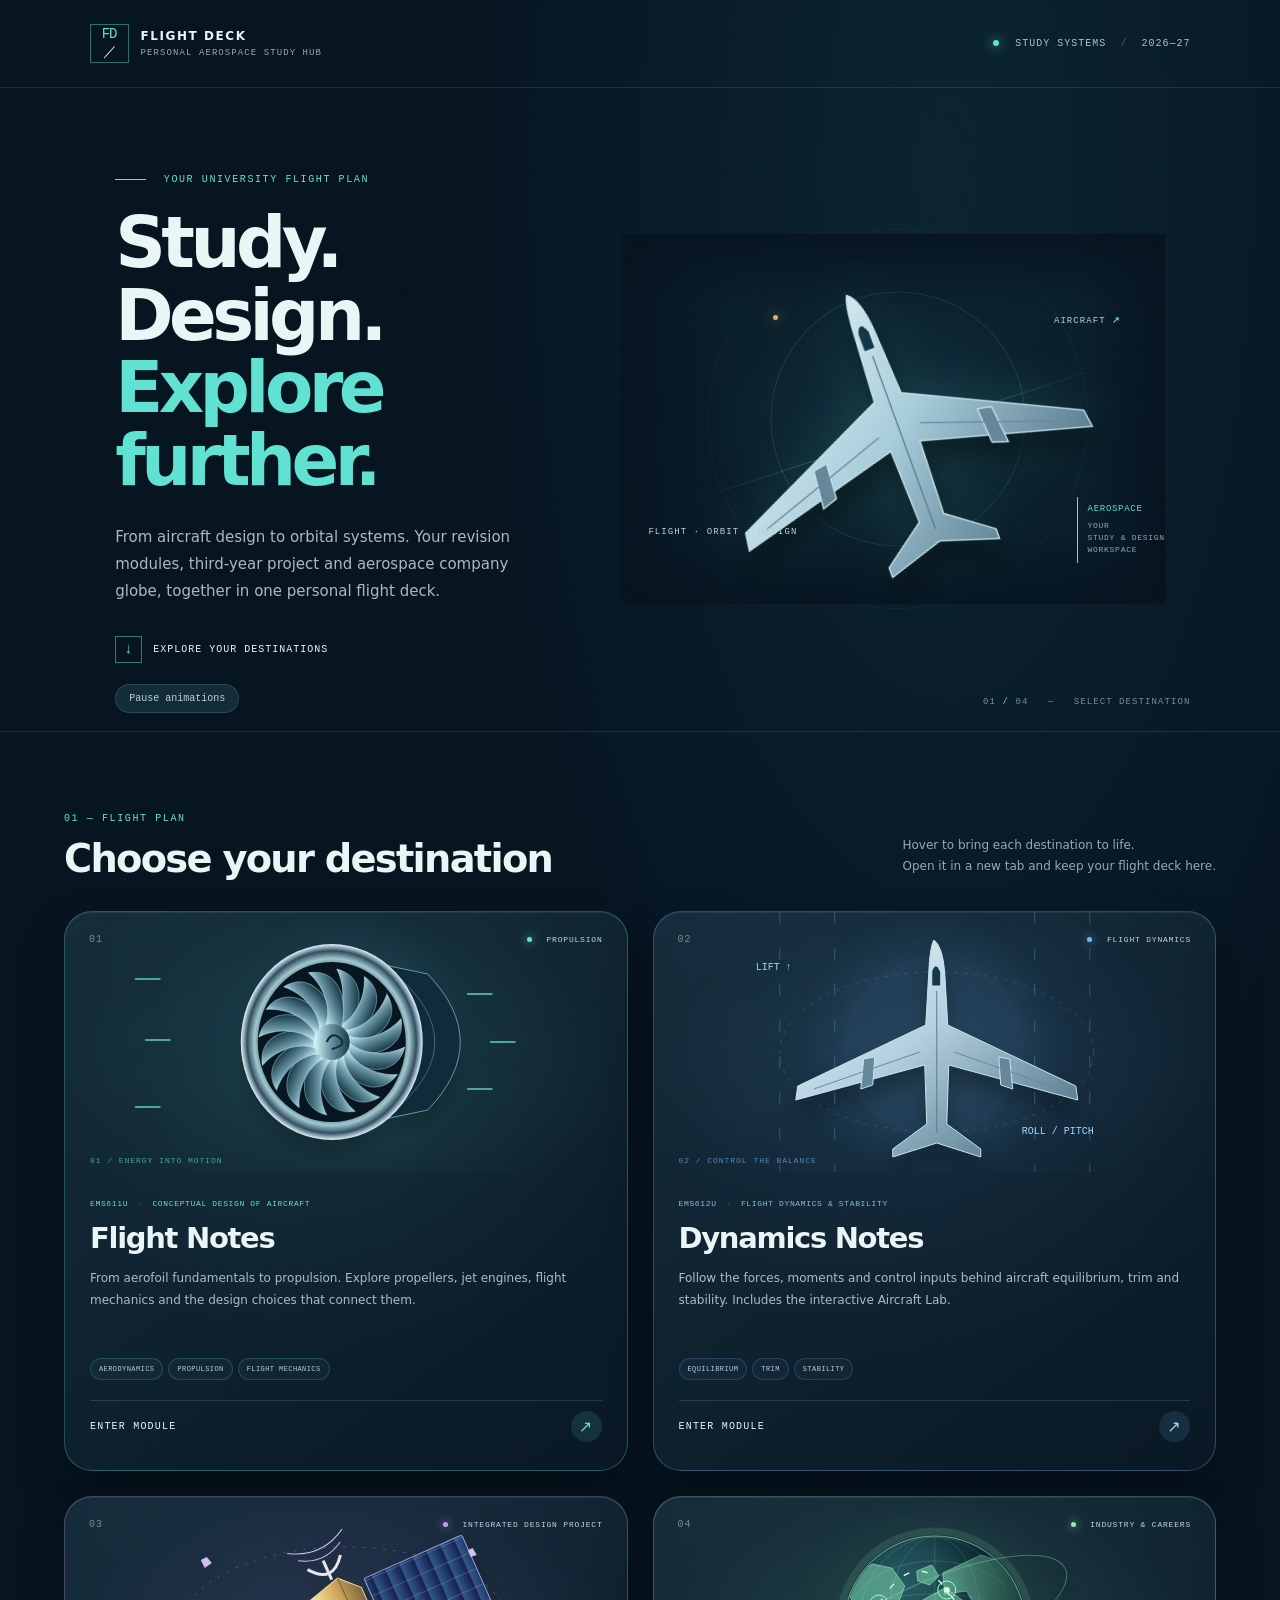
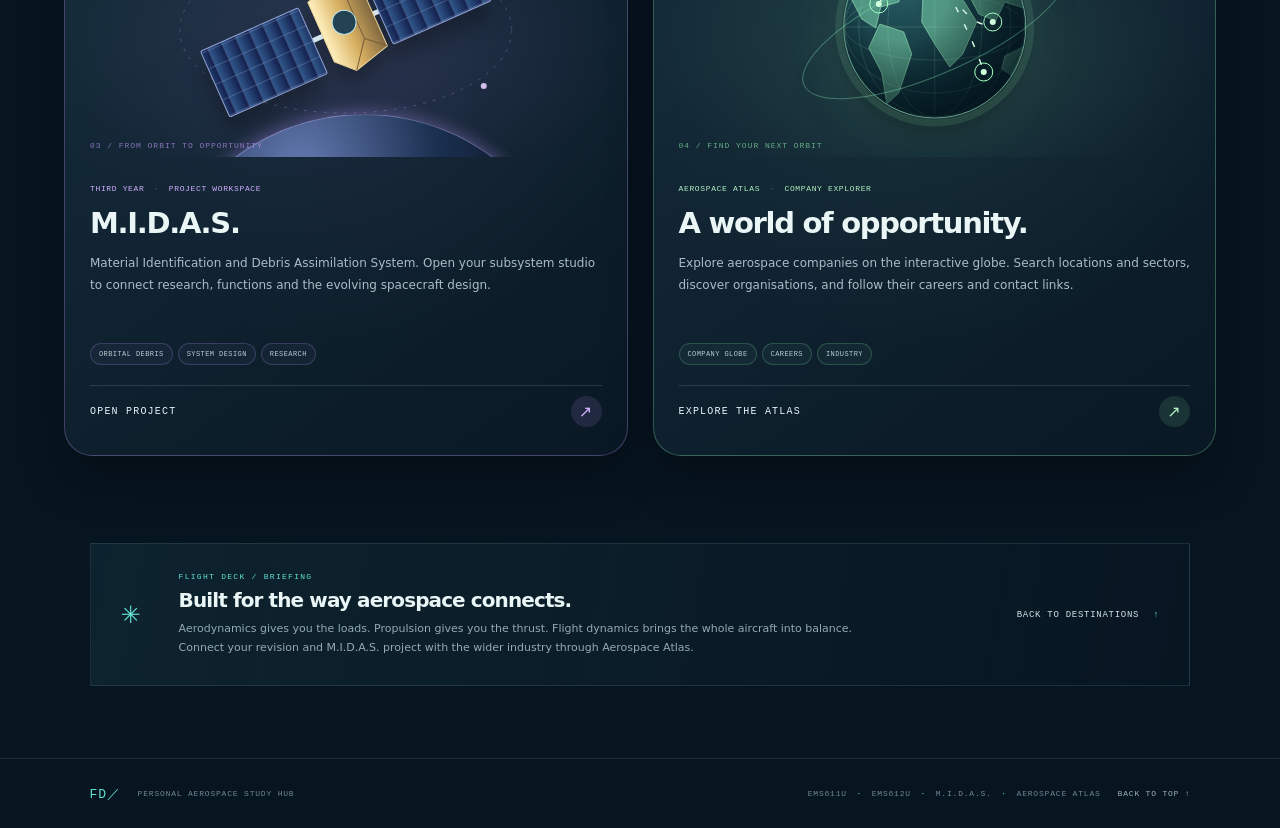
==== index.html @ bcd3f047 "Initial Upload" ====
<!doctype html>
<html lang="en-GB">
<head>
<meta charset="utf-8">
<meta name="viewport" content="width=device-width, initial-scale=1">
<meta name="theme-color" content="#071521">
<meta name="description" content="Aerospace study hub for EMS611U Flight Notes and EMS612U Dynamics Notes.">
<title>Flight Deck · Aerospace Study Hub</title>
<link rel="stylesheet" href="hub.css">
</head>
<body>
<div class="sky-noise" aria-hidden="true"></div><header class="topbar"><a class="wordmark" href="#top" aria-label="Flight Deck home"><span class="mark">FD<span>／</span></span><span>FLIGHT DECK<small>PERSONAL AEROSPACE STUDY HUB</small></span></a><span class="top-meta"><i></i> STUDY SYSTEMS <span class="top-divider">/</span> 2026—27</span></header>
<main id="top"><section class="hero"><div class="hero-copy"><p class="eyebrow"><span class="eyebrow-line"></span> YOUR UNIVERSITY FLIGHT PLAN</p><h1>Study. Design.<br><em>Explore further.</em></h1><p class="hero-intro">From aircraft design to orbital systems. Your revision modules, third-year project and aerospace company globe, together in one personal flight deck.</p><a class="scroll-link" href="#modules"><span>↓</span> EXPLORE YOUR DESTINATIONS</a><div class="coordinates">51°30′N &nbsp; 00°04′W <span>·</span> LONDON, UK</div></div><div class="hero-visual" aria-label="Illustration of an aircraft above an engineering flight grid"><div class="radar radar-a"></div><div class="radar radar-b"></div><div class="flight-path"></div><svg class="hero-plane" viewBox="0 0 420 260" role="img" aria-label="Swept-wing aircraft with defined cockpit, wings, engines and tail"><defs><linearGradient id="heroAirframe" x1="0" x2="1" y2="1"><stop stop-color="#f7ffff"/><stop offset=".5" stop-color="#a9cddb"/><stop offset="1" stop-color="#426377"/></linearGradient></defs><g fill="url(#heroAirframe)" stroke="#c4e5ed" stroke-width="1"><path d="M209 28Q218 34 220 61L223 113 351 174 353 188 224 153 222 212 256 237 256 245 212 231 168 245 168 237 202 212 200 153 71 188 73 174 201 113 204 61Q205 36 209 28Z"/><path d="M207 59Q211 48 216 60L216 74 207 74Z" fill="#15374a"/><path d="M212 79V221" stroke="#597c8e"/><path d="M139 147L136 177 148 173 150 145ZM274 145L276 173 288 177 285 147Z" fill="#658799"/><path d="M89 177L195 140M229 140L335 177" stroke="#668c9e"/></g></svg><span class="visual-label label-alt">AIRCRAFT <b>↗</b></span><span class="visual-label label-hdg">FLIGHT <b>·</b> ORBIT <b>·</b> DESIGN</span><div class="visual-stamp"><span>AEROSPACE</span><b>YOUR<br>STUDY &amp; DESIGN<br>WORKSPACE</b></div><div class="visual-orbit"></div></div><button class="motion-toggle" type="button" aria-pressed="false">Pause animations</button><div class="hero-index">01 <span>/</span> 04 &nbsp; — &nbsp; SELECT DESTINATION</div></section>
<section class="modules" id="modules"><div class="section-head"><div><p class="eyebrow">01 — FLIGHT PLAN</p><h2>Choose your destination</h2></div><p>Hover to bring each destination to life.<br>Open it in a new tab and keep your flight deck here.</p></div><div class="module-grid"><article class="module-card card-prop"><div class="card-top"><span class="module-number">01</span><span class="card-tag"><i></i> PROPULSION</span></div><div class="scene engine-scene" aria-hidden="true"><div class="scene-halo"></div><svg viewBox="0 0 420 260"><defs><linearGradient id="fanMetal"><stop stop-color="#d8fbff"/><stop offset=".5" stop-color="#648f9f"/><stop offset="1" stop-color="#163946"/></linearGradient><radialGradient id="fanRim"><stop offset=".7" stop-color="#142a37"/><stop offset=".85" stop-color="#a1c8cf"/><stop offset=".93" stop-color="#314e60"/><stop offset="1" stop-color="#e1f6fb"/></radialGradient></defs><g class="engine-float"><path d="M196 42L292 62Q357 130 292 198L196 218" fill="#102b3a" stroke="#6995a6"/><path d="M265 67Q333 130 265 193" fill="none" stroke="#426879"/><ellipse cx="196" cy="130" rx="91" ry="98" fill="url(#fanRim)"/><ellipse cx="196" cy="130" rx="74" ry="80" fill="#071620"/><g transform="translate(196 130)"><g class="fan-spin"><g transform="rotate(0)"><path d="M0 -17C12 -29 15 -53 5 -73C30 -67 35 -40 15 -10Z" fill="url(#fanMetal)" stroke="#c9f7ff" stroke-opacity=".4"/></g><g transform="rotate(22.5)"><path d="M0 -17C12 -29 15 -53 5 -73C30 -67 35 -40 15 -10Z" fill="url(#fanMetal)" stroke="#c9f7ff" stroke-opacity=".4"/></g><g transform="rotate(45)"><path d="M0 -17C12 -29 15 -53 5 -73C30 -67 35 -40 15 -10Z" fill="url(#fanMetal)" stroke="#c9f7ff" stroke-opacity=".4"/></g><g transform="rotate(67.5)"><path d="M0 -17C12 -29 15 -53 5 -73C30 -67 35 -40 15 -10Z" fill="url(#fanMetal)" stroke="#c9f7ff" stroke-opacity=".4"/></g><g transform="rotate(90)"><path d="M0 -17C12 -29 15 -53 5 -73C30 -67 35 -40 15 -10Z" fill="url(#fanMetal)" stroke="#c9f7ff" stroke-opacity=".4"/></g><g transform="rotate(112.5)"><path d="M0 -17C12 -29 15 -53 5 -73C30 -67 35 -40 15 -10Z" fill="url(#fanMetal)" stroke="#c9f7ff" stroke-opacity=".4"/></g><g transform="rotate(135)"><path d="M0 -17C12 -29 15 -53 5 -73C30 -67 35 -40 15 -10Z" fill="url(#fanMetal)" stroke="#c9f7ff" stroke-opacity=".4"/></g><g transform="rotate(157.5)"><path d="M0 -17C12 -29 15 -53 5 -73C30 -67 35 -40 15 -10Z" fill="url(#fanMetal)" stroke="#c9f7ff" stroke-opacity=".4"/></g><g transform="rotate(180)"><path d="M0 -17C12 -29 15 -53 5 -73C30 -67 35 -40 15 -10Z" fill="url(#fanMetal)" stroke="#c9f7ff" stroke-opacity=".4"/></g><g transform="rotate(202.5)"><path d="M0 -17C12 -29 15 -53 5 -73C30 -67 35 -40 15 -10Z" fill="url(#fanMetal)" stroke="#c9f7ff" stroke-opacity=".4"/></g><g transform="rotate(225)"><path d="M0 -17C12 -29 15 -53 5 -73C30 -67 35 -40 15 -10Z" fill="url(#fanMetal)" stroke="#c9f7ff" stroke-opacity=".4"/></g><g transform="rotate(247.5)"><path d="M0 -17C12 -29 15 -53 5 -73C30 -67 35 -40 15 -10Z" fill="url(#fanMetal)" stroke="#c9f7ff" stroke-opacity=".4"/></g><g transform="rotate(270)"><path d="M0 -17C12 -29 15 -53 5 -73C30 -67 35 -40 15 -10Z" fill="url(#fanMetal)" stroke="#c9f7ff" stroke-opacity=".4"/></g><g transform="rotate(292.5)"><path d="M0 -17C12 -29 15 -53 5 -73C30 -67 35 -40 15 -10Z" fill="url(#fanMetal)" stroke="#c9f7ff" stroke-opacity=".4"/></g><g transform="rotate(315)"><path d="M0 -17C12 -29 15 -53 5 -73C30 -67 35 -40 15 -10Z" fill="url(#fanMetal)" stroke="#c9f7ff" stroke-opacity=".4"/></g><g transform="rotate(337.5)"><path d="M0 -17C12 -29 15 -53 5 -73C30 -67 35 -40 15 -10Z" fill="url(#fanMetal)" stroke="#c9f7ff" stroke-opacity=".4"/></g></g><circle r="18" fill="url(#fanMetal)"/><path d="M-5 0Q0 -11 8 -4T0 7" fill="none" stroke="#102b3a" stroke-width="2"/></g></g><g class="flow-trails" fill="none" stroke="#68ead6" stroke-width="2" stroke-linecap="round"><path d="M0 67H89"/><path d="M10 128H85"/><path d="M0 195H86"/><path d="M332 82H420"/><path d="M355 130H430"/><path d="M332 177H425"/></g></svg><span class="scene-note">01 / ENERGY INTO MOTION</span></div><div class="card-content"><p class="card-kicker">EMS611U <span>·</span> CONCEPTUAL DESIGN OF AIRCRAFT</p><h3>Flight Notes</h3><p class="card-description">From aerofoil fundamentals to propulsion. Explore propellers, jet engines, flight mechanics and the design choices that connect them.</p><div class="topic-row"><span>AERODYNAMICS</span><span>PROPULSION</span><span>FLIGHT MECHANICS</span></div><a class="launch-link" href="modules/ems611u/index.html" target="_blank" rel="noopener"><span>ENTER MODULE</span><b>↗</b></a></div></article><article class="module-card card-dynamics"><div class="card-top"><span class="module-number">02</span><span class="card-tag"><i></i> FLIGHT DYNAMICS</span></div><div class="scene aircraft-scene" aria-hidden="true"><div class="scene-halo"></div><svg viewBox="0 0 420 260"><defs><linearGradient id="airframeMetal" x1="0" x2="1" y2="1"><stop stop-color="#f4fcff"/><stop offset=".45" stop-color="#b3cfdf"/><stop offset="1" stop-color="#416879"/></linearGradient></defs><ellipse cx="212" cy="140" rx="157" ry="80" fill="none" stroke="#6cb8e4" stroke-opacity=".2" stroke-dasharray="4 6"/><g class="aircraft-bank"><g fill="url(#airframeMetal)" stroke="#c4e5ed" stroke-width="1"><path d="M209 28Q218 34 220 61L223 113 351 174 353 188 224 153 222 212 256 237 256 245 212 231 168 245 168 237 202 212 200 153 71 188 73 174 201 113 204 61Q205 36 209 28Z"/><path d="M207 59Q211 48 216 60L216 74 207 74Z" fill="#15374a"/><path d="M212 79V221" stroke="#597c8e"/><path d="M139 147L136 177 148 173 150 145ZM274 145L276 173 288 177 285 147Z" fill="#658799"/><path d="M89 177L195 140M229 140L335 177" stroke="#668c9e"/></g></g><g class="airflow-lines" stroke="#85ceff" fill="none" stroke-dasharray="12 24"><path d="M55 0V260M110 0V260M310 0V260M365 0V260"/></g><g fill="#9ad7ff" font-family="monospace" font-size="10"><text x="31" y="58">LIFT ↑</text><text x="297" y="222">ROLL / PITCH</text></g></svg><span class="scene-note">02 / CONTROL THE BALANCE</span></div><div class="card-content"><p class="card-kicker">EMS612U <span>·</span> FLIGHT DYNAMICS &amp; STABILITY</p><h3>Dynamics Notes</h3><p class="card-description">Follow the forces, moments and control inputs behind aircraft equilibrium, trim and stability. Includes the interactive Aircraft Lab.</p><div class="topic-row"><span>EQUILIBRIUM</span><span>TRIM</span><span>STABILITY</span></div><a class="launch-link" href="modules/ems612u/index.html" target="_blank" rel="noopener"><span>ENTER MODULE</span><b>↗</b></a></div></article><article class="module-card card-project"><div class="card-top"><span class="module-number">03</span><span class="card-tag"><i></i> INTEGRATED DESIGN PROJECT</span></div><div class="scene orbit-scene" aria-hidden="true"><div class="planet-limb"></div><svg viewBox="0 0 420 260"><defs><linearGradient id="solarPanel"><stop stop-color="#30578b"/><stop offset="1" stop-color="#111c48"/></linearGradient><linearGradient id="satBody"><stop stop-color="#fff0be"/><stop offset=".5" stop-color="#d6ae60"/><stop offset="1" stop-color="#806740"/></linearGradient><pattern id="solarCells" width="15" height="17" patternUnits="userSpaceOnUse"><rect width="15" height="17" fill="url(#solarPanel)"/><path d="M0 0H15V17" fill="none" stroke="#849dc7" stroke-width=".7"/></pattern></defs><ellipse cx="210" cy="133" rx="166" ry="83" fill="none" stroke="#cdb2ff" stroke-opacity=".25" stroke-dasharray="3 7"/><g class="satellite-drift"><g transform="translate(210 129) rotate(-24)"><path d="M-105 0H105" stroke="#d4e5ee" stroke-width="5"/><rect x="-143" y="-36" width="107" height="72" rx="2" fill="url(#solarCells)" stroke="#93a3d4"/><rect x="36" y="-36" width="107" height="72" rx="2" fill="url(#solarCells)" stroke="#93a3d4"/><path d="M-25 -37L12 -47 30 -29V35L-8 45 -25 28Z" fill="url(#satBody)" stroke="#efd79b"/><path d="M12 -47V19L-8 45M12 19L30 35" fill="none" stroke="#785e38"/><circle cx="0" cy="-4" r="12" fill="#234353" stroke="#bde6ef"/><path d="M6 -48V-69M-12 -67Q6 -43 24 -67" fill="none" stroke="#e7e6f0" stroke-width="3"/><g class="signal-rings" fill="none" stroke="#d2b8ff"><path d="M-17 -79Q6 -65 29 -79M-24 -90Q6 -72 36 -90"/></g></g></g><g class="orbital-debris" fill="#d2beed"><path d="M65 63l6 -3 5 6 -7 5Z"/><circle cx="348" cy="189" r="3"/><path d="M332 53l5 -2 4 7 -6 2Z"/></g></svg><span class="scene-note">03 / FROM ORBIT TO OPPORTUNITY</span></div><div class="card-content"><p class="card-kicker">THIRD YEAR <span>·</span> PROJECT WORKSPACE</p><h3>M.I.D.A.S.</h3><p class="card-description">Material Identification and Debris Assimilation System. Open your subsystem studio to connect research, functions and the evolving spacecraft design.</p><div class="topic-row"><span>ORBITAL DEBRIS</span><span>SYSTEM DESIGN</span><span>RESEARCH</span></div><a class="launch-link" href="https://andreaspoimen.github.io/3rd-Year-Project/subsystems.html?system=54b44b2a-ae81-4933-ac30-6622299d8ea2" target="_blank" rel="noopener"><span>OPEN PROJECT</span><b>↗</b></a></div></article><article class="module-card card-atlas"><div class="card-top"><span class="module-number">04</span><span class="card-tag"><i></i> INDUSTRY &amp; CAREERS</span></div><div class="scene atlas-scene" aria-hidden="true"><div class="scene-halo"></div><svg viewBox="0 0 420 260"><defs><radialGradient id="atlasOcean" cx="32%" cy="28%" r="78%"><stop stop-color="#285c64"/><stop offset=".6" stop-color="#12353d"/><stop offset="1" stop-color="#071c29"/></radialGradient><radialGradient id="atlasShade" cx="30%" cy="30%" r="80%"><stop offset=".35" stop-color="#03141b" stop-opacity="0"/><stop offset="1" stop-color="#03141b" stop-opacity=".8"/></radialGradient><clipPath id="atlasClip"><circle cx="210" cy="130" r="90"/></clipPath></defs><circle cx="210" cy="130" r="96" fill="none" stroke="#91efb4" stroke-opacity=".12" stroke-width="7"/><circle cx="210" cy="130" r="91" fill="url(#atlasOcean)" stroke="#a0f1c6" stroke-opacity=".6"/><g clip-path="url(#atlasClip)"><g class="atlas-world" fill="#70c4a1" fill-opacity=".63" stroke="#a0ebbd" stroke-width=".6"><path d="M126 78l22-11 19 4 13 18-6 16-18 5-5 21-14-9-12-23Z M155 127l24 8 8 22-13 39-12 11-5-31-13-25Z M192 74l15-6 7 11-9 9-12-4Z M198 103l22-12 19 13 13 21-14 32-13 13-15-23-13-22Z M218 76l38-18 38 12 25 25-14 18-25-8-9 19-17-7-12-23-22 3Z M280 159l20-10 25 11-1 20-27 5-20-13Z"/><g transform="translate(300 0)"><path d="M126 78l22-11 19 4 13 18-6 16-18 5-5 21-14-9-12-23Z M155 127l24 8 8 22-13 39-12 11-5-31-13-25Z M192 74l15-6 7 11-9 9-12-4Z M198 103l22-12 19 13 13 21-14 32-13 13-15-23-13-22Z M218 76l38-18 38 12 25 25-14 18-25-8-9 19-17-7-12-23-22 3Z M280 159l20-10 25 11-1 20-27 5-20-13Z"/></g></g><g fill="none" stroke="#a2eac8" stroke-opacity=".18"><ellipse cx="210" cy="130" rx="47" ry="90"/><ellipse cx="210" cy="130" rx="76" ry="90"/><ellipse cx="210" cy="130" rx="90" ry="33"/><ellipse cx="210" cy="130" rx="90" ry="66"/><path d="M120 130h180M210 40v180"/></g><circle cx="210" cy="130" r="90" fill="url(#atlasShade)"/></g><ellipse cx="210" cy="130" rx="143" ry="46" transform="rotate(-24 210 130)" fill="none" stroke="#86e8b6" stroke-opacity=".38"/><g class="atlas-routes" fill="none" stroke="#dbfce5" stroke-width="1.4" stroke-dasharray="6 13"><path d="M154 107Q190 49 222 93T268 125M222 93Q250 145 259 175"/></g><g fill="#cfffdf"><circle cx="154" cy="107" r="3"/><circle cx="222" cy="93" r="3"/><circle cx="268" cy="125" r="3"/><circle cx="259" cy="175" r="3"/></g><g class="atlas-beacons" fill="none" stroke="#a3ffc3"><circle cx="154" cy="107" r="9"/><circle cx="222" cy="93" r="9"/><circle cx="268" cy="125" r="9"/><circle cx="259" cy="175" r="9"/></g></svg><span class="scene-note">04 / FIND YOUR NEXT ORBIT</span></div><div class="card-content"><p class="card-kicker">AEROSPACE ATLAS <span>·</span> COMPANY EXPLORER</p><h3>A world of opportunity.</h3><p class="card-description">Explore aerospace companies on the interactive globe. Search locations and sectors, discover organisations, and follow their careers and contact links.</p><div class="topic-row"><span>COMPANY GLOBE</span><span>CAREERS</span><span>INDUSTRY</span></div><a class="launch-link" href="atlas/index.html" target="_blank" rel="noopener"><span>EXPLORE THE ATLAS</span><b>↗</b></a></div></article></div></section>
<section class="briefing"><div class="briefing-mark">✳</div><div><p class="eyebrow">FLIGHT DECK / BRIEFING</p><h2>Built for the way aerospace connects.</h2><p>Aerodynamics gives you the loads. Propulsion gives you the thrust. Flight dynamics brings the whole aircraft into balance. Connect your revision and M.I.D.A.S. project with the wider industry through Aerospace Atlas.</p></div><a href="#modules" class="briefing-cta">BACK TO DESTINATIONS <span>↑</span></a></section></main><footer><a class="footer-mark" href="#top">FD／</a><span>PERSONAL AEROSPACE STUDY HUB</span><span>EMS611U <b>·</b> EMS612U <b>·</b> M.I.D.A.S. <b>·</b> AEROSPACE ATLAS</span><a class="back-top" href="#top">BACK TO TOP ↑</a></footer><script src="hub.js"></script></body></html>
---- hub.css ----
:root{color-scheme:dark;--bg:#071521;--panel:#0b1d2b;--line:rgba(166,207,222,.13);--ink:#eaf5f5;--muted:#94aab4;--teal:#61e1d1;--amber:#e4ae67;--mono:'DM Mono',ui-monospace,monospace;--sans:'Manrope',Inter,system-ui,sans-serif}*{box-sizing:border-box}html{scroll-behavior:smooth}body{margin:0;background:radial-gradient(ellipse at 74% 7%,rgba(33,102,121,.19),transparent 36%),var(--bg);color:var(--ink);font-family:var(--sans);overflow-x:hidden}.sky-noise{pointer-events:none;position:fixed;inset:0;opacity:.2;background-image:linear-gradient(rgba(111,164,183,.045) 1px,transparent 1px),linear-gradient(90deg,rgba(111,164,183,.045) 1px,transparent 1px);background-size:58px 58px;mask-image:linear-gradient(to bottom,black,transparent 75%)}.topbar,main,footer{position:relative;z-index:1}.topbar{height:88px;padding:0 clamp(24px,7vw,112px);display:flex;align-items:center;justify-content:space-between;border-bottom:1px solid var(--line)}.wordmark{display:flex;align-items:center;gap:12px;color:inherit;text-decoration:none;font-size:12px;font-weight:800;letter-spacing:.13em}.mark{width:39px;height:39px;display:grid;place-items:center;border:1px solid rgba(97,225,209,.44);color:var(--teal);font:500 14px var(--mono);letter-spacing:-.08em}.mark span{color:#fff}.wordmark small{display:block;margin-top:5px;color:var(--muted);font:9px var(--mono);letter-spacing:.12em}.top-meta,.eyebrow,.coordinates,.hero-index,.scroll-link,.card-tag,.module-number,.card-kicker,.topic-row,.launch-link,.art-caption,.axis,.art-callout,.dynamics-annotation,.art-coord,.future-code,.future-status,footer,.briefing-cta{font-family:var(--mono)}.top-meta{color:#b1c0c7;font-size:10px;letter-spacing:.1em}.top-meta i,.card-tag i,.future-status span{display:inline-block;width:6px;height:6px;background:var(--teal);border-radius:50%;box-shadow:0 0 12px var(--teal);margin-right:9px}.top-divider{color:#4a6572;padding:0 7px}.hero{position:relative;min-height:565px;padding:86px clamp(24px,9vw,145px) 68px;display:grid;grid-template-columns: .94fr 1.06fr;align-items:center;gap:24px;border-bottom:1px solid var(--line)}.hero-copy{position:relative;z-index:2}.eyebrow{margin:0 0 22px;color:var(--teal);font-size:10px;letter-spacing:.16em}.eyebrow-line{display:inline-block;width:31px;height:1px;vertical-align:middle;margin-right:10px;background:var(--teal)}h1{font-size:clamp(46px,6vw,82px);line-height:1.03;letter-spacing:-.065em;margin:0;font-weight:600}h1 em{font-style:normal;color:var(--teal)}.hero-intro{max-width:425px;color:#a8bac2;font-size:15px;line-height:1.8;margin:27px 0 31px}.scroll-link{font-size:10px;letter-spacing:.1em;color:var(--ink);text-decoration:none;display:inline-flex;align-items:center;gap:11px}.scroll-link span{height:27px;width:27px;display:grid;place-items:center;border:1px solid rgba(97,225,209,.5);color:var(--teal);font-size:15px;transition:.2s}.scroll-link:hover span{transform:translateY(3px)}.coordinates{position:absolute;bottom:-68px;left:0;color:#607987;font-size:9px;letter-spacing:.12em}.coordinates span{color:var(--teal);padding:0 6px}.hero-visual{height:370px;position:relative;overflow:hidden;background:radial-gradient(ellipse at 50% 52%,rgba(49,133,145,.16),transparent 47%),linear-gradient(135deg,rgba(16,42,55,.2),rgba(7,21,33,.05))}.hero-visual:after{content:'';position:absolute;inset:0;background:linear-gradient(90deg,var(--bg) 0%,transparent 20%,transparent 85%,var(--bg) 100%),linear-gradient(0deg,var(--bg),transparent 20%,transparent 80%,var(--bg));pointer-events:none}.radar{position:absolute;border:1px solid rgba(97,225,209,.15);border-radius:50%;aspect-ratio:1;left:51%;top:50%;transform:translate(-50%,-50%)}.radar-a{width:255px}.radar-b{width:380px;border-style:dashed;opacity:.65}.flight-path{position:absolute;width:78%;height:1px;background:linear-gradient(90deg,transparent,rgba(97,225,209,.45),transparent);top:54%;left:12%;transform:rotate(-18deg)}.hero-plane{position:absolute;width:94%;height:95%;left:4%;top:0;z-index:1;filter:drop-shadow(0 0 13px rgba(97,225,209,.45));animation:planeFloat 6s ease-in-out infinite}.plane-shadow{fill:rgba(97,225,209,.23);filter:blur(13px)}.plane-shape{stroke:#dffdf6;stroke-width:1.2}.plane-detail{stroke:rgba(7,21,33,.64);stroke-width:1.5}.plane-point{fill:var(--amber);filter:url(#glow)}.visual-label{position:absolute;z-index:2;color:#b9d1d7;font:9px var(--mono);letter-spacing:.12em}.visual-label b{color:var(--teal)}.label-alt{right:8%;top:22%}.label-hdg{left:5%;bottom:18%}.visual-stamp{position:absolute;z-index:2;right:7%;bottom:20%;border-left:1px solid var(--teal);padding:7px 0 7px 10px;color:var(--teal);font:9px var(--mono);letter-spacing:.08em}.visual-stamp b{display:block;margin-top:6px;color:#91aab1;font-size:8px;line-height:1.5;font-weight:400}.visual-orbit{position:absolute;z-index:2;width:5px;height:5px;border-radius:50%;background:var(--amber);top:22%;left:28%;box-shadow:0 0 14px var(--amber)}.hero-index{position:absolute;right:clamp(24px,7vw,112px);bottom:24px;color:#738e9a;font-size:9px;letter-spacing:.12em}.hero-index span{color:var(--teal)}.modules{padding:81px clamp(24px,7vw,112px) 87px;scroll-margin-top:20px}.section-head{display:flex;justify-content:space-between;align-items:end;margin-bottom:30px}.section-head .eyebrow{margin-bottom:12px}.section-head h2,.briefing h2{font-size:clamp(26px,3vw,39px);letter-spacing:-.045em;margin:0}.section-head>p{font-size:12px;line-height:1.8;color:var(--muted);margin:0 0 3px}.module-grid{display:grid;grid-template-columns:1fr 1fr;gap:19px}.module-card{position:relative;overflow:hidden;background:linear-gradient(145deg,rgba(13,34,48,.94),rgba(8,23,34,.96));border:1px solid var(--line);min-height:522px;transition:border-color .25s,transform .25s}.module-card:hover{transform:translateY(-4px);border-color:rgba(97,225,209,.42)}.card-top{position:absolute;z-index:2;left:24px;right:24px;top:21px;display:flex;align-items:center;justify-content:space-between}.module-number{font-size:10px;color:#718b95;letter-spacing:.09em}.card-tag{font-size:9px;letter-spacing:.1em;color:#a7bac0}.card-tag i{width:5px;height:5px}.engine-art,.dynamics-art{height:216px;position:relative;overflow:hidden;border-bottom:1px solid rgba(166,207,222,.08)}.engine-art{display:grid;place-items:center;color:#73cfc3;background:radial-gradient(ellipse,rgba(29,110,115,.18),transparent 64%)}.engine-art svg{width:min(82%,400px);height:150px;overflow:visible;opacity:.84}.engine-art svg g:first-child{stroke:currentColor}.engine-glow{stroke:rgba(97,225,209,.45);stroke-width:8;filter:blur(7px)}.art-caption{position:absolute;bottom:13px;left:25px;font-size:8px;letter-spacing:.15em;color:#5c8290}.card-content{padding:20px 27px 26px}.card-kicker{margin:0;color:var(--teal);font-size:9px;letter-spacing:.08em}.card-kicker span{color:#526e78;padding:0 4px}.card-content h3,.future-body h3{font-size:27px;letter-spacing:-.045em;margin:9px 0 8px}.card-description{color:#9eb0b8;font-size:12px;line-height:1.7;min-height:43px;max-width:530px;margin:0 0 17px}.topic-row{display:flex;flex-wrap:wrap;gap:7px;margin:0 0 21px}.topic-row span{color:#9fb1b8;border:1px solid rgba(154,192,205,.15);padding:6px 8px;font-size:8px;letter-spacing:.06em}.launch-link{height:43px;border-top:1px solid rgba(154,192,205,.18);display:flex;align-items:center;justify-content:space-between;color:#e8f7f4;font-size:10px;letter-spacing:.12em;text-decoration:none}.launch-link b{font:16px var(--sans);color:var(--teal);transition:transform .2s}.launch-link:hover b{transform:translate(3px,-3px)}.dynamics-art{background:radial-gradient(ellipse at 49% 55%,rgba(70,129,150,.15),transparent 64%);color:#76c2cc}.axis{position:absolute;color:var(--teal);font-size:9px;letter-spacing:.12em}.axis span{display:block;color:#6f8992;font-size:7px;margin-top:3px}.axis-x{top:27%;left:14%}.axis-y{bottom:21%;left:33%}.axis-z{top:18%;right:21%}.vector{position:absolute;height:1px;transform-origin:left;background:currentColor}.vec-l{width:89px;left:49%;top:52%;transform:rotate(-150deg);color:#68e0ce;box-shadow:0 0 7px currentColor}.vec-m{width:73px;left:49%;top:52%;transform:rotate(32deg);color:var(--amber)}.vec-d{width:61px;left:49%;top:52%;transform:rotate(87deg);color:#b3cae5}.vec-v{width:105px;left:49%;top:52%;transform:rotate(-38deg);color:#e6f7f5;border-top:1px dashed currentColor}.axis-origin{position:absolute;top:calc(52% - 4px);left:calc(49% - 4px);width:9px;height:9px;border:1px solid var(--teal);transform:rotate(45deg);background:#102c36}.art-callout{position:absolute;font-size:8px;color:#859da5;letter-spacing:.06em}.art-callout b{color:var(--amber);font-size:12px;margin-left:6px}.callout-cg{left:55%;top:58%}.callout-ac{right:5%;top:40%;font-size:7px}.callout-ac b{color:var(--teal)}.dynamics-annotation{position:absolute;bottom:14px;left:25px;font-size:8px;letter-spacing:.12em;color:#66818c}.art-coord{position:absolute;right:23px;bottom:13px;font-size:8px;color:#69828c}.card-dynamics .card-kicker{color:#88bed4}.card-dynamics .launch-link b{color:#9ed9ed}.card-future{min-height:211px;grid-column:1/-1;display:grid;grid-template-columns:.72fr 1.28fr;background:linear-gradient(100deg,rgba(16,33,45,.7),rgba(9,24,36,.8));border-style:dashed;border-color:rgba(166,207,222,.2)}.future-graphic{position:relative;overflow:hidden;min-height:210px;border-right:1px solid rgba(166,207,222,.1);background:radial-gradient(ellipse,rgba(63,128,142,.16),transparent 70%)}.future-orbit{position:absolute;width:130px;height:130px;border:1px solid rgba(97,225,209,.27);border-radius:50%;left:50%;top:50%;transform:translate(-50%,-50%)}.future-orbit:before,.future-orbit:after{content:'';position:absolute;border:1px dashed rgba(97,225,209,.19);border-radius:50%;inset:14px;transform:rotate(39deg) scaleX(.62)}.future-orbit:after{inset:29px;transform:rotate(-39deg) scaleX(.62)}.future-cross{position:absolute;left:50%;top:50%;transform:translate(-50%,-50%);color:var(--teal);font:25px var(--mono);font-weight:200}.future-code{position:absolute;right:20px;top:20px;color:#65828d;font-size:8px;letter-spacing:.1em;line-height:1.7}.future-star{position:absolute;left:27%;top:24%;color:var(--amber);font-size:10px}.future-body{padding:28px 36px;align-self:center}.soon{margin-left:9px;padding:4px 7px;border:1px solid rgba(228,174,103,.3);color:var(--amber);font-size:8px;letter-spacing:.1em}.future-body h3{font-size:22px;margin:11px 0 6px}.future-body p{font-size:12px;color:var(--muted);margin:0 0 18px}.future-status{font-size:8px;color:#6e8690;letter-spacing:.12em}.future-status span{width:5px;height:5px;background:var(--amber);box-shadow:0 0 10px var(--amber)}.briefing{margin:0 clamp(24px,7vw,112px) 72px;padding:28px 30px;display:grid;grid-template-columns:40px 1fr auto;gap:18px;align-items:center;border:1px solid var(--line);background:linear-gradient(100deg,rgba(16,41,52,.72),rgba(9,24,36,.4))}.briefing-mark{color:var(--teal);font-size:24px}.briefing .eyebrow{font-size:8px;margin:0 0 7px}.briefing h2{font-size:20px}.briefing>div>p:last-child{max-width:720px;margin:8px 0 0;color:var(--muted);font-size:11px;line-height:1.7}.briefing-cta{color:#d3e4e6;font-size:9px;text-decoration:none;letter-spacing:.08em;white-space:nowrap}.briefing-cta span{padding-left:8px;color:var(--teal)}footer{min-height:70px;padding:0 clamp(24px,7vw,112px);border-top:1px solid var(--line);display:flex;align-items:center;gap:17px;color:#718791;font-size:8px;letter-spacing:.1em}footer .footer-mark{font-size:13px;color:var(--teal);text-decoration:none}footer>span:nth-of-type(2){margin-left:auto}footer b{color:var(--teal);font-weight:400;padding:0 4px}.back-top{color:#9eb1b7;text-decoration:none}.back-top:hover{color:var(--teal)}@keyframes planeFloat{0%,100%{transform:translateY(0)}50%{transform:translateY(-7px)}}@media(max-width:950px){.hero{padding-left:7vw;padding-right:7vw;grid-template-columns:1fr .9fr}.module-grid{gap:12px}.card-content{padding-left:21px;padding-right:21px}.card-description{min-height:63px}.topic-row{gap:5px}.topic-row span{font-size:7px;padding:6px}}@media(max-width:700px){.topbar{height:72px;padding:0 20px}.top-meta{font-size:8px}.hero{padding:65px 24px 55px;display:block;min-height:700px}.hero-visual{position:absolute;inset:310px 5px 45px;height:auto;opacity:.85}.hero-intro{font-size:14px;max-width:350px}.coordinates{bottom:-388px}.hero-index{bottom:20px;right:24px}.modules{padding:61px 20px}.section-head{display:block}.section-head>p{margin-top:12px}.module-grid{grid-template-columns:1fr}.module-card{min-height:0}.engine-art,.dynamics-art{height:195px}.card-description{min-height:0}.card-future{grid-column:auto;grid-template-columns:.7fr 1.3fr;min-height:206px}.future-body{padding:24px 19px}.future-body h3{font-size:18px}.future-body p{font-size:11px;line-height:1.6}.future-status{font-size:7px}.briefing{margin:0 20px 50px;grid-template-columns:25px 1fr;padding:23px 18px;gap:10px}.briefing-cta{grid-column:2}.briefing h2{font-size:18px}footer{padding:17px 20px;min-height:70px;flex-wrap:wrap;gap:9px 14px;font-size:7px}footer>span:first-of-type{margin-right:auto}footer>span:nth-of-type(2){order:4;width:100%;margin:0}.back-top{margin-left:auto}}@media(prefers-reduced-motion:reduce){*,*:before,*:after{scroll-behavior:auto!important;animation-duration:.01ms!important;transition-duration:.01ms!important}}
/* Flight Deck: tactile destination cards and animated engineering illustrations. */
.hero{min-height:560px}.hero h1{font-size:clamp(42px,5.5vw,74px)}.hero-visual{overflow:visible}.hero-plane{width:100%;height:100%;left:0;filter:drop-shadow(0 20px 12px #0007) drop-shadow(0 0 24px #61e1d125);transform:rotate(-20deg);animation:heroCruise 9s ease-in-out infinite}.visual-stamp{right:0;bottom:11%}.motion-toggle{position:absolute;bottom:18px;left:clamp(24px,9vw,145px);font:10px var(--mono);background:#122c39;color:#bcd2dc;border:1px solid #a3d4e52b;border-radius:20px;padding:8px 13px;cursor:pointer}.motion-toggle:hover{border-color:var(--teal);color:#fff}.coordinates{display:none}.module-grid{grid-template-columns:repeat(3,minmax(0,1fr));gap:25px;perspective:1200px}.modules{padding-left:clamp(24px,5vw,90px);padding-right:clamp(24px,5vw,90px)}.module-card{--glow:97,225,209;--mx:50%;--my:25%;min-height:560px;border-radius:28px;border:1px solid rgba(var(--glow),.29);background:linear-gradient(145deg,#162e3df0,#091824);box-shadow:0 24px 45px #0005,inset 0 1px 0 #ffffff12;isolation:isolate;display:flex;flex-direction:column;transform:translateY(0) rotateX(var(--rx,0deg)) rotateY(var(--ry,0deg));transition:transform .35s ease,box-shadow .35s,border-color .35s}.module-card:before{content:'';position:absolute;inset:0;pointer-events:none;background:radial-gradient(circle at var(--mx) var(--my),rgba(var(--glow),.17),transparent 62%);opacity:.4;transition:opacity .35s;z-index:-1}.module-card:hover,.module-card:focus-within{transform:translateY(-10px) rotateX(var(--rx,0deg)) rotateY(var(--ry,0deg));border-color:rgba(var(--glow),.8);box-shadow:0 30px 65px #0008,0 0 40px rgba(var(--glow),.13),inset 0 1px 0 #ffffff22}.module-card:hover:before,.module-card:focus-within:before{opacity:1}.card-dynamics{--glow:115,185,255}.card-project{--glow:198,155,255}.card-top{top:22px;left:24px;right:24px}.card-tag{font-size:8px;color:#c2d5df}.card-tag i{background:rgb(var(--glow));box-shadow:0 0 10px rgb(var(--glow))}.scene{height:260px;flex-shrink:0;position:relative;overflow:hidden;pointer-events:none;background:radial-gradient(ellipse at 50% 60%,rgba(var(--glow),.09),transparent 70%)}.scene svg{position:relative;z-index:1;display:block;width:100%;height:100%;filter:drop-shadow(0 15px 9px #0004)}.scene-halo{position:absolute;width:180px;height:180px;border-radius:50%;top:45px;left:calc(50% - 90px);background:rgba(var(--glow),.08);box-shadow:0 0 60px rgba(var(--glow),.15);transition:background .4s,box-shadow .4s}.module-card:hover .scene-halo{background:rgba(var(--glow),.17);box-shadow:0 0 70px rgba(var(--glow),.27)}.scene-note{position:absolute;bottom:7px;left:25px;color:rgba(var(--glow),.66);font:8px var(--mono);letter-spacing:.12em}.card-content{display:flex;flex-direction:column;flex:1;padding:25px 25px 19px}.card-kicker{font-size:8px;line-height:1.7;color:rgb(var(--glow))}.card-content h3{font-size:29px;margin:10px 0 12px}.card-description{font-size:12px;line-height:1.85;min-height:0;color:#a9bdc9;flex:1}.topic-row{gap:5px;margin:15px 0 20px}.topic-row span{border-radius:20px;background:rgba(var(--glow),.045);border-color:rgba(var(--glow),.2);padding:6px 8px;font-size:7px;color:#b9cbd4}.launch-link{height:51px;color:#e7f6fc}.launch-link b{display:grid;place-items:center;width:31px;height:31px;border-radius:50%;background:rgba(var(--glow),.12);color:rgb(var(--glow));transition:background .3s,transform .3s}.launch-link:after{content:'';position:absolute;inset:0;border-radius:28px;z-index:3}.launch-link:focus-visible{outline:none}.module-card:has(.launch-link:focus-visible){outline:2px solid rgb(var(--glow));outline-offset:5px}.module-card:hover .launch-link b{background:rgba(var(--glow),.27);transform:rotate(-8deg)}.fan-spin{transform-box:fill-box;transform-origin:center;animation:fanRotation 12s linear infinite}.engine-float{animation:engineLift 7s ease-in-out infinite}.flow-trails{stroke-dasharray:24 85;animation:engineFlow 2.5s linear infinite;opacity:.65}.aircraft-bank{transform-box:view-box;transform-origin:212px 140px;animation:aircraftBank 7s ease-in-out infinite}.airflow-lines{animation:airflow 3s linear infinite;opacity:.28}.satellite-drift{transform-origin:210px 130px;animation:satelliteDrift 9s ease-in-out infinite}.signal-rings{animation:signalPulse 3s ease-out infinite}.orbital-debris{transform-origin:210px 130px;animation:debrisOrbit 42s linear infinite}.planet-limb{position:absolute;width:430px;height:430px;border-radius:50%;left:15%;top:217px;background:radial-gradient(ellipse at 35% 15%,#687db5 0%,#1b3151 35%,#08101f 65%);box-shadow:0 -3px 15px #bb9aff55;border:1px solid #baabef77;animation:planetGlow 7s ease-in-out infinite}.card-project .card-kicker{color:#d1b0ff}.card-project .launch-link b{color:#d1b0ff}.topbar button:focus-visible,.motion-toggle:focus-visible{outline:2px solid var(--teal);outline-offset:4px}body.motion-paused *,body.motion-paused *:before,body.motion-paused *:after{animation-play-state:paused!important}body.motion-paused .module-card{--rx:0deg!important;--ry:0deg!important}@keyframes fanRotation{to{transform:rotate(360deg)}}@keyframes engineLift{50%{transform:translateY(-5px)}}@keyframes engineFlow{to{stroke-dashoffset:-109}}@keyframes aircraftBank{0%,100%{transform:rotate(-7deg) translateY(3px)}50%{transform:rotate(9deg) translateY(-4px)}}@keyframes airflow{to{stroke-dashoffset:-108}}@keyframes satelliteDrift{0%,100%{transform:translateY(3px) rotate(-4deg)}50%{transform:translateY(-5px) rotate(5deg)}}@keyframes debrisOrbit{to{transform:rotate(360deg)}}@keyframes signalPulse{0%{opacity:.05}40%{opacity:.9}100%{opacity:.05}}@keyframes planetGlow{50%{box-shadow:0 -3px 28px #bb9aff77}}@keyframes heroCruise{0%,100%{transform:translateY(2px) rotate(-22deg)}50%{transform:translateY(-8px) rotate(-15deg)}}@media(min-width:1500px){.module-grid{max-width:1460px;margin:auto}.scene{height:300px}}@media(max-width:1120px){.module-grid{grid-template-columns:repeat(2,minmax(0,1fr))}.card-project{grid-column:1/-1;display:grid;grid-template-columns:1fr 1fr;min-height:340px}.card-project .scene{height:330px}.card-project .card-content{padding-top:62px}.card-project .scene-note{bottom:24px}.section-head{gap:24px}.section-head>p{max-width:310px}}@media(max-width:700px){.hero{min-height:690px}.hero h1{font-size:47px}.hero-visual{inset:310px 10px 50px}.hero-index{font-size:7px;right:20px;bottom:29px}.motion-toggle{left:24px;bottom:19px;font-size:9px}.module-grid{grid-template-columns:1fr;gap:26px}.module-card{min-height:0;border-radius:26px}.scene{height:265px}.card-project{display:flex;grid-column:auto}.card-project .scene{height:265px}.card-project .card-content{padding-top:25px}.card-project .scene-note{bottom:7px}.card-description{font-size:13px}.card-content{padding:25px}.section-head>p{max-width:none}.module-card:hover{transform:translateY(-4px)}}@media(prefers-reduced-motion:reduce){.scene *, .hero-plane,.scene-halo{animation:none!important}.module-card{transform:none!important;transition:none!important}.motion-toggle{opacity:.8}}

@media(max-width:400px){.hero h1{font-size:39px}.hero-intro{font-size:13px}.hero-index{display:none}.card-tag{font-size:7px}.modules{padding-left:16px;padding-right:16px}}

/* Four destinations: revision, project and industry. */
.module-grid{grid-template-columns:repeat(2,minmax(0,1fr));max-width:1260px;margin-inline:auto}.card-project{display:flex;flex-direction:column;grid-column:auto;min-height:560px}.card-project .scene{height:260px}.card-project .card-content{padding:25px 25px 19px}.card-project .scene-note{bottom:7px}.card-atlas{--glow:142,238,173}.atlas-world{animation:atlasTurn 38s linear infinite}.atlas-routes{animation:atlasRoute 5s linear infinite}.atlas-beacons{animation:atlasBeacon 3s ease-in-out infinite}.atlas-scene .scene-halo{background:#75d9a012;box-shadow:0 0 65px #75d9a020}.card-atlas .card-kicker,.card-atlas .launch-link b{color:#b0efc4}@keyframes atlasTurn{to{transform:translateX(-300px)}}@keyframes atlasRoute{to{stroke-dashoffset:-95}}@keyframes atlasBeacon{0%,100%{opacity:.15;stroke-width:.6}50%{opacity:.95;stroke-width:1.8}}@media(min-width:1500px){.card-project .scene{height:300px}}@media(max-width:700px){.module-grid{grid-template-columns:1fr}.card-project{min-height:0}.card-project .scene{height:265px}.card-project .card-content{padding:25px}}
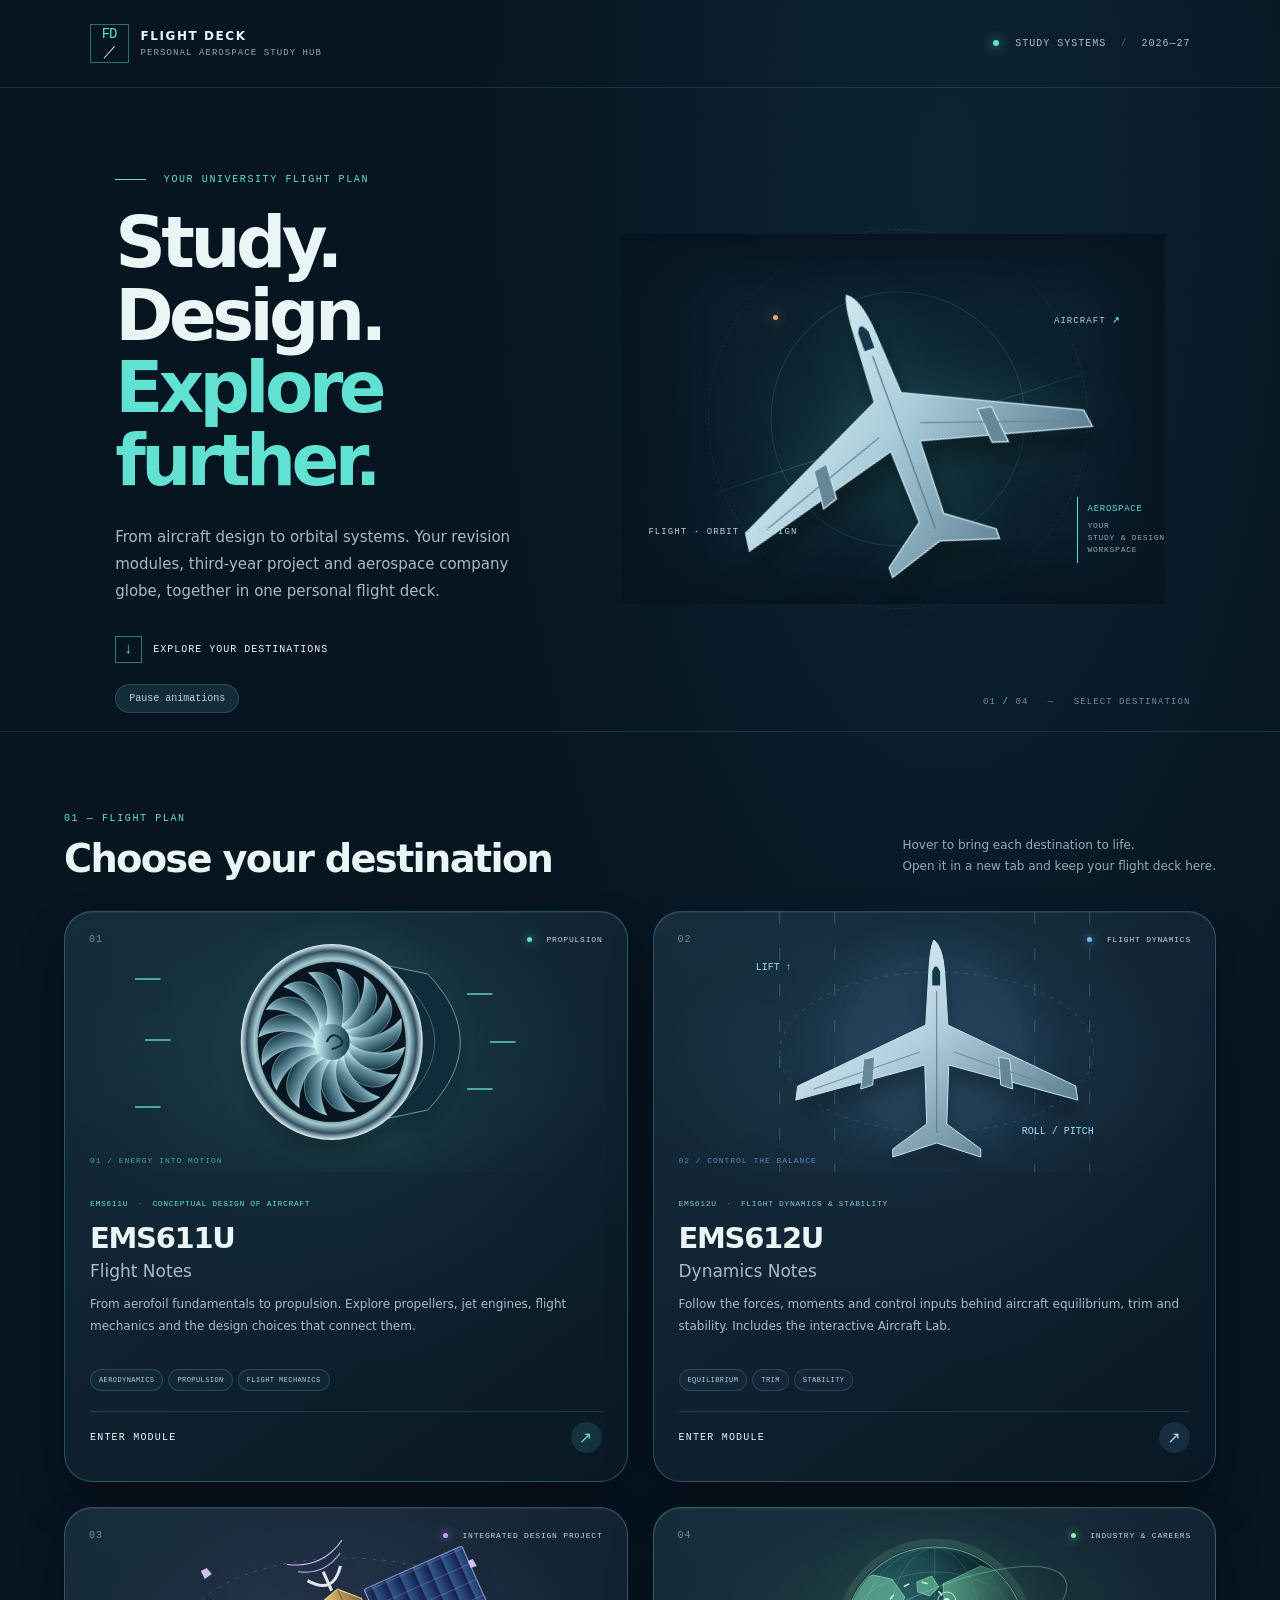
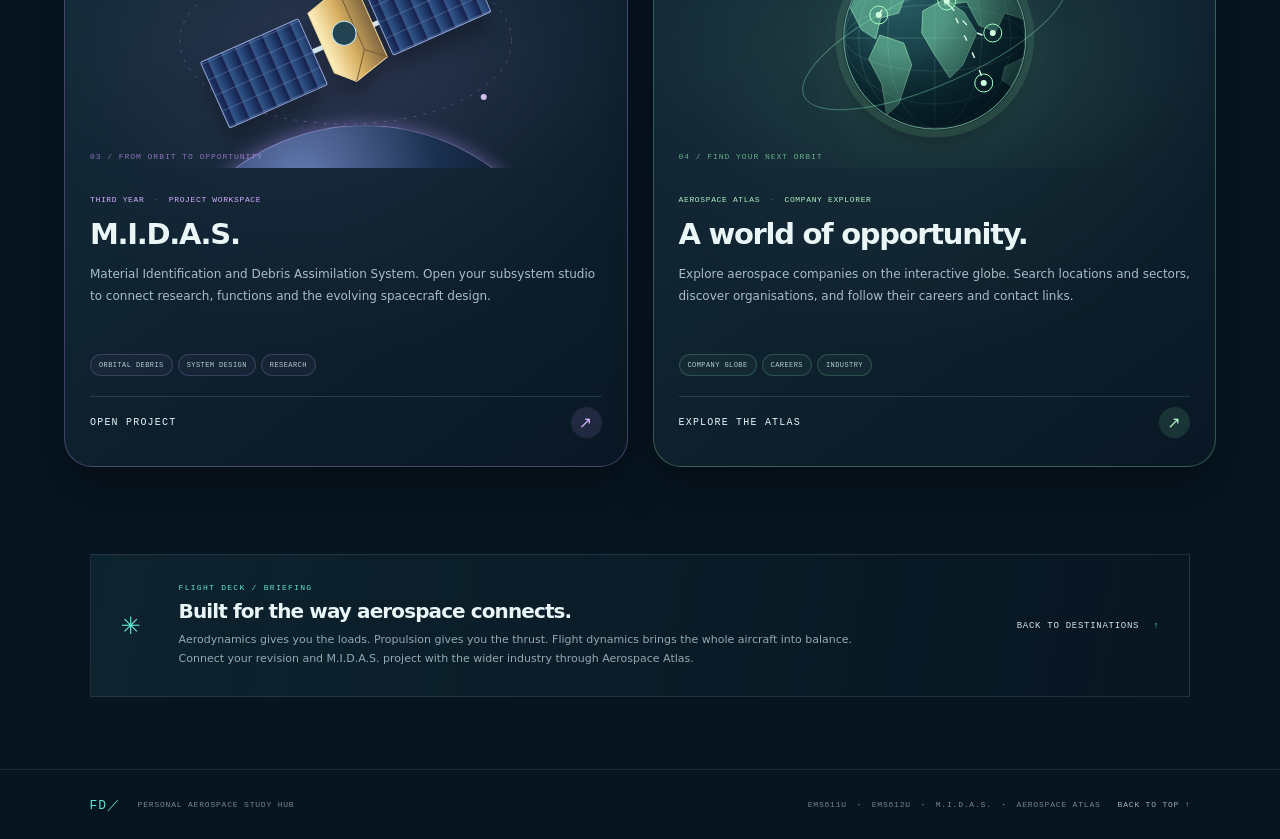
==== commit 2fa2b1e9: "Clarify module titles as EMS611U and EMS612U" ====
--- a/index.html
+++ b/index.html
@@ -11,5 +11,5 @@
 <body>
 <div class="sky-noise" aria-hidden="true"></div><header class="topbar"><a class="wordmark" href="#top" aria-label="Flight Deck home"><span class="mark">FD<span>／</span></span><span>FLIGHT DECK<small>PERSONAL AEROSPACE STUDY HUB</small></span></a><span class="top-meta"><i></i> STUDY SYSTEMS <span class="top-divider">/</span> 2026—27</span></header>
 <main id="top"><section class="hero"><div class="hero-copy"><p class="eyebrow"><span class="eyebrow-line"></span> YOUR UNIVERSITY FLIGHT PLAN</p><h1>Study. Design.<br><em>Explore further.</em></h1><p class="hero-intro">From aircraft design to orbital systems. Your revision modules, third-year project and aerospace company globe, together in one personal flight deck.</p><a class="scroll-link" href="#modules"><span>↓</span> EXPLORE YOUR DESTINATIONS</a><div class="coordinates">51°30′N &nbsp; 00°04′W <span>·</span> LONDON, UK</div></div><div class="hero-visual" aria-label="Illustration of an aircraft above an engineering flight grid"><div class="radar radar-a"></div><div class="radar radar-b"></div><div class="flight-path"></div><svg class="hero-plane" viewBox="0 0 420 260" role="img" aria-label="Swept-wing aircraft with defined cockpit, wings, engines and tail"><defs><linearGradient id="heroAirframe" x1="0" x2="1" y2="1"><stop stop-color="#f7ffff"/><stop offset=".5" stop-color="#a9cddb"/><stop offset="1" stop-color="#426377"/></linearGradient></defs><g fill="url(#heroAirframe)" stroke="#c4e5ed" stroke-width="1"><path d="M209 28Q218 34 220 61L223 113 351 174 353 188 224 153 222 212 256 237 256 245 212 231 168 245 168 237 202 212 200 153 71 188 73 174 201 113 204 61Q205 36 209 28Z"/><path d="M207 59Q211 48 216 60L216 74 207 74Z" fill="#15374a"/><path d="M212 79V221" stroke="#597c8e"/><path d="M139 147L136 177 148 173 150 145ZM274 145L276 173 288 177 285 147Z" fill="#658799"/><path d="M89 177L195 140M229 140L335 177" stroke="#668c9e"/></g></svg><span class="visual-label label-alt">AIRCRAFT <b>↗</b></span><span class="visual-label label-hdg">FLIGHT <b>·</b> ORBIT <b>·</b> DESIGN</span><div class="visual-stamp"><span>AEROSPACE</span><b>YOUR<br>STUDY &amp; DESIGN<br>WORKSPACE</b></div><div class="visual-orbit"></div></div><button class="motion-toggle" type="button" aria-pressed="false">Pause animations</button><div class="hero-index">01 <span>/</span> 04 &nbsp; — &nbsp; SELECT DESTINATION</div></section>
-<section class="modules" id="modules"><div class="section-head"><div><p class="eyebrow">01 — FLIGHT PLAN</p><h2>Choose your destination</h2></div><p>Hover to bring each destination to life.<br>Open it in a new tab and keep your flight deck here.</p></div><div class="module-grid"><article class="module-card card-prop"><div class="card-top"><span class="module-number">01</span><span class="card-tag"><i></i> PROPULSION</span></div><div class="scene engine-scene" aria-hidden="true"><div class="scene-halo"></div><svg viewBox="0 0 420 260"><defs><linearGradient id="fanMetal"><stop stop-color="#d8fbff"/><stop offset=".5" stop-color="#648f9f"/><stop offset="1" stop-color="#163946"/></linearGradient><radialGradient id="fanRim"><stop offset=".7" stop-color="#142a37"/><stop offset=".85" stop-color="#a1c8cf"/><stop offset=".93" stop-color="#314e60"/><stop offset="1" stop-color="#e1f6fb"/></radialGradient></defs><g class="engine-float"><path d="M196 42L292 62Q357 130 292 198L196 218" fill="#102b3a" stroke="#6995a6"/><path d="M265 67Q333 130 265 193" fill="none" stroke="#426879"/><ellipse cx="196" cy="130" rx="91" ry="98" fill="url(#fanRim)"/><ellipse cx="196" cy="130" rx="74" ry="80" fill="#071620"/><g transform="translate(196 130)"><g class="fan-spin"><g transform="rotate(0)"><path d="M0 -17C12 -29 15 -53 5 -73C30 -67 35 -40 15 -10Z" fill="url(#fanMetal)" stroke="#c9f7ff" stroke-opacity=".4"/></g><g transform="rotate(22.5)"><path d="M0 -17C12 -29 15 -53 5 -73C30 -67 35 -40 15 -10Z" fill="url(#fanMetal)" stroke="#c9f7ff" stroke-opacity=".4"/></g><g transform="rotate(45)"><path d="M0 -17C12 -29 15 -53 5 -73C30 -67 35 -40 15 -10Z" fill="url(#fanMetal)" stroke="#c9f7ff" stroke-opacity=".4"/></g><g transform="rotate(67.5)"><path d="M0 -17C12 -29 15 -53 5 -73C30 -67 35 -40 15 -10Z" fill="url(#fanMetal)" stroke="#c9f7ff" stroke-opacity=".4"/></g><g transform="rotate(90)"><path d="M0 -17C12 -29 15 -53 5 -73C30 -67 35 -40 15 -10Z" fill="url(#fanMetal)" stroke="#c9f7ff" stroke-opacity=".4"/></g><g transform="rotate(112.5)"><path d="M0 -17C12 -29 15 -53 5 -73C30 -67 35 -40 15 -10Z" fill="url(#fanMetal)" stroke="#c9f7ff" stroke-opacity=".4"/></g><g transform="rotate(135)"><path d="M0 -17C12 -29 15 -53 5 -73C30 -67 35 -40 15 -10Z" fill="url(#fanMetal)" stroke="#c9f7ff" stroke-opacity=".4"/></g><g transform="rotate(157.5)"><path d="M0 -17C12 -29 15 -53 5 -73C30 -67 35 -40 15 -10Z" fill="url(#fanMetal)" stroke="#c9f7ff" stroke-opacity=".4"/></g><g transform="rotate(180)"><path d="M0 -17C12 -29 15 -53 5 -73C30 -67 35 -40 15 -10Z" fill="url(#fanMetal)" stroke="#c9f7ff" stroke-opacity=".4"/></g><g transform="rotate(202.5)"><path d="M0 -17C12 -29 15 -53 5 -73C30 -67 35 -40 15 -10Z" fill="url(#fanMetal)" stroke="#c9f7ff" stroke-opacity=".4"/></g><g transform="rotate(225)"><path d="M0 -17C12 -29 15 -53 5 -73C30 -67 35 -40 15 -10Z" fill="url(#fanMetal)" stroke="#c9f7ff" stroke-opacity=".4"/></g><g transform="rotate(247.5)"><path d="M0 -17C12 -29 15 -53 5 -73C30 -67 35 -40 15 -10Z" fill="url(#fanMetal)" stroke="#c9f7ff" stroke-opacity=".4"/></g><g transform="rotate(270)"><path d="M0 -17C12 -29 15 -53 5 -73C30 -67 35 -40 15 -10Z" fill="url(#fanMetal)" stroke="#c9f7ff" stroke-opacity=".4"/></g><g transform="rotate(292.5)"><path d="M0 -17C12 -29 15 -53 5 -73C30 -67 35 -40 15 -10Z" fill="url(#fanMetal)" stroke="#c9f7ff" stroke-opacity=".4"/></g><g transform="rotate(315)"><path d="M0 -17C12 -29 15 -53 5 -73C30 -67 35 -40 15 -10Z" fill="url(#fanMetal)" stroke="#c9f7ff" stroke-opacity=".4"/></g><g transform="rotate(337.5)"><path d="M0 -17C12 -29 15 -53 5 -73C30 -67 35 -40 15 -10Z" fill="url(#fanMetal)" stroke="#c9f7ff" stroke-opacity=".4"/></g></g><circle r="18" fill="url(#fanMetal)"/><path d="M-5 0Q0 -11 8 -4T0 7" fill="none" stroke="#102b3a" stroke-width="2"/></g></g><g class="flow-trails" fill="none" stroke="#68ead6" stroke-width="2" stroke-linecap="round"><path d="M0 67H89"/><path d="M10 128H85"/><path d="M0 195H86"/><path d="M332 82H420"/><path d="M355 130H430"/><path d="M332 177H425"/></g></svg><span class="scene-note">01 / ENERGY INTO MOTION</span></div><div class="card-content"><p class="card-kicker">EMS611U <span>·</span> CONCEPTUAL DESIGN OF AIRCRAFT</p><h3>Flight Notes</h3><p class="card-description">From aerofoil fundamentals to propulsion. Explore propellers, jet engines, flight mechanics and the design choices that connect them.</p><div class="topic-row"><span>AERODYNAMICS</span><span>PROPULSION</span><span>FLIGHT MECHANICS</span></div><a class="launch-link" href="modules/ems611u/index.html" target="_blank" rel="noopener"><span>ENTER MODULE</span><b>↗</b></a></div></article><article class="module-card card-dynamics"><div class="card-top"><span class="module-number">02</span><span class="card-tag"><i></i> FLIGHT DYNAMICS</span></div><div class="scene aircraft-scene" aria-hidden="true"><div class="scene-halo"></div><svg viewBox="0 0 420 260"><defs><linearGradient id="airframeMetal" x1="0" x2="1" y2="1"><stop stop-color="#f4fcff"/><stop offset=".45" stop-color="#b3cfdf"/><stop offset="1" stop-color="#416879"/></linearGradient></defs><ellipse cx="212" cy="140" rx="157" ry="80" fill="none" stroke="#6cb8e4" stroke-opacity=".2" stroke-dasharray="4 6"/><g class="aircraft-bank"><g fill="url(#airframeMetal)" stroke="#c4e5ed" stroke-width="1"><path d="M209 28Q218 34 220 61L223 113 351 174 353 188 224 153 222 212 256 237 256 245 212 231 168 245 168 237 202 212 200 153 71 188 73 174 201 113 204 61Q205 36 209 28Z"/><path d="M207 59Q211 48 216 60L216 74 207 74Z" fill="#15374a"/><path d="M212 79V221" stroke="#597c8e"/><path d="M139 147L136 177 148 173 150 145ZM274 145L276 173 288 177 285 147Z" fill="#658799"/><path d="M89 177L195 140M229 140L335 177" stroke="#668c9e"/></g></g><g class="airflow-lines" stroke="#85ceff" fill="none" stroke-dasharray="12 24"><path d="M55 0V260M110 0V260M310 0V260M365 0V260"/></g><g fill="#9ad7ff" font-family="monospace" font-size="10"><text x="31" y="58">LIFT ↑</text><text x="297" y="222">ROLL / PITCH</text></g></svg><span class="scene-note">02 / CONTROL THE BALANCE</span></div><div class="card-content"><p class="card-kicker">EMS612U <span>·</span> FLIGHT DYNAMICS &amp; STABILITY</p><h3>Dynamics Notes</h3><p class="card-description">Follow the forces, moments and control inputs behind aircraft equilibrium, trim and stability. Includes the interactive Aircraft Lab.</p><div class="topic-row"><span>EQUILIBRIUM</span><span>TRIM</span><span>STABILITY</span></div><a class="launch-link" href="modules/ems612u/index.html" target="_blank" rel="noopener"><span>ENTER MODULE</span><b>↗</b></a></div></article><article class="module-card card-project"><div class="card-top"><span class="module-number">03</span><span class="card-tag"><i></i> INTEGRATED DESIGN PROJECT</span></div><div class="scene orbit-scene" aria-hidden="true"><div class="planet-limb"></div><svg viewBox="0 0 420 260"><defs><linearGradient id="solarPanel"><stop stop-color="#30578b"/><stop offset="1" stop-color="#111c48"/></linearGradient><linearGradient id="satBody"><stop stop-color="#fff0be"/><stop offset=".5" stop-color="#d6ae60"/><stop offset="1" stop-color="#806740"/></linearGradient><pattern id="solarCells" width="15" height="17" patternUnits="userSpaceOnUse"><rect width="15" height="17" fill="url(#solarPanel)"/><path d="M0 0H15V17" fill="none" stroke="#849dc7" stroke-width=".7"/></pattern></defs><ellipse cx="210" cy="133" rx="166" ry="83" fill="none" stroke="#cdb2ff" stroke-opacity=".25" stroke-dasharray="3 7"/><g class="satellite-drift"><g transform="translate(210 129) rotate(-24)"><path d="M-105 0H105" stroke="#d4e5ee" stroke-width="5"/><rect x="-143" y="-36" width="107" height="72" rx="2" fill="url(#solarCells)" stroke="#93a3d4"/><rect x="36" y="-36" width="107" height="72" rx="2" fill="url(#solarCells)" stroke="#93a3d4"/><path d="M-25 -37L12 -47 30 -29V35L-8 45 -25 28Z" fill="url(#satBody)" stroke="#efd79b"/><path d="M12 -47V19L-8 45M12 19L30 35" fill="none" stroke="#785e38"/><circle cx="0" cy="-4" r="12" fill="#234353" stroke="#bde6ef"/><path d="M6 -48V-69M-12 -67Q6 -43 24 -67" fill="none" stroke="#e7e6f0" stroke-width="3"/><g class="signal-rings" fill="none" stroke="#d2b8ff"><path d="M-17 -79Q6 -65 29 -79M-24 -90Q6 -72 36 -90"/></g></g></g><g class="orbital-debris" fill="#d2beed"><path d="M65 63l6 -3 5 6 -7 5Z"/><circle cx="348" cy="189" r="3"/><path d="M332 53l5 -2 4 7 -6 2Z"/></g></svg><span class="scene-note">03 / FROM ORBIT TO OPPORTUNITY</span></div><div class="card-content"><p class="card-kicker">THIRD YEAR <span>·</span> PROJECT WORKSPACE</p><h3>M.I.D.A.S.</h3><p class="card-description">Material Identification and Debris Assimilation System. Open your subsystem studio to connect research, functions and the evolving spacecraft design.</p><div class="topic-row"><span>ORBITAL DEBRIS</span><span>SYSTEM DESIGN</span><span>RESEARCH</span></div><a class="launch-link" href="https://andreaspoimen.github.io/3rd-Year-Project/subsystems.html?system=54b44b2a-ae81-4933-ac30-6622299d8ea2" target="_blank" rel="noopener"><span>OPEN PROJECT</span><b>↗</b></a></div></article><article class="module-card card-atlas"><div class="card-top"><span class="module-number">04</span><span class="card-tag"><i></i> INDUSTRY &amp; CAREERS</span></div><div class="scene atlas-scene" aria-hidden="true"><div class="scene-halo"></div><svg viewBox="0 0 420 260"><defs><radialGradient id="atlasOcean" cx="32%" cy="28%" r="78%"><stop stop-color="#285c64"/><stop offset=".6" stop-color="#12353d"/><stop offset="1" stop-color="#071c29"/></radialGradient><radialGradient id="atlasShade" cx="30%" cy="30%" r="80%"><stop offset=".35" stop-color="#03141b" stop-opacity="0"/><stop offset="1" stop-color="#03141b" stop-opacity=".8"/></radialGradient><clipPath id="atlasClip"><circle cx="210" cy="130" r="90"/></clipPath></defs><circle cx="210" cy="130" r="96" fill="none" stroke="#91efb4" stroke-opacity=".12" stroke-width="7"/><circle cx="210" cy="130" r="91" fill="url(#atlasOcean)" stroke="#a0f1c6" stroke-opacity=".6"/><g clip-path="url(#atlasClip)"><g class="atlas-world" fill="#70c4a1" fill-opacity=".63" stroke="#a0ebbd" stroke-width=".6"><path d="M126 78l22-11 19 4 13 18-6 16-18 5-5 21-14-9-12-23Z M155 127l24 8 8 22-13 39-12 11-5-31-13-25Z M192 74l15-6 7 11-9 9-12-4Z M198 103l22-12 19 13 13 21-14 32-13 13-15-23-13-22Z M218 76l38-18 38 12 25 25-14 18-25-8-9 19-17-7-12-23-22 3Z M280 159l20-10 25 11-1 20-27 5-20-13Z"/><g transform="translate(300 0)"><path d="M126 78l22-11 19 4 13 18-6 16-18 5-5 21-14-9-12-23Z M155 127l24 8 8 22-13 39-12 11-5-31-13-25Z M192 74l15-6 7 11-9 9-12-4Z M198 103l22-12 19 13 13 21-14 32-13 13-15-23-13-22Z M218 76l38-18 38 12 25 25-14 18-25-8-9 19-17-7-12-23-22 3Z M280 159l20-10 25 11-1 20-27 5-20-13Z"/></g></g><g fill="none" stroke="#a2eac8" stroke-opacity=".18"><ellipse cx="210" cy="130" rx="47" ry="90"/><ellipse cx="210" cy="130" rx="76" ry="90"/><ellipse cx="210" cy="130" rx="90" ry="33"/><ellipse cx="210" cy="130" rx="90" ry="66"/><path d="M120 130h180M210 40v180"/></g><circle cx="210" cy="130" r="90" fill="url(#atlasShade)"/></g><ellipse cx="210" cy="130" rx="143" ry="46" transform="rotate(-24 210 130)" fill="none" stroke="#86e8b6" stroke-opacity=".38"/><g class="atlas-routes" fill="none" stroke="#dbfce5" stroke-width="1.4" stroke-dasharray="6 13"><path d="M154 107Q190 49 222 93T268 125M222 93Q250 145 259 175"/></g><g fill="#cfffdf"><circle cx="154" cy="107" r="3"/><circle cx="222" cy="93" r="3"/><circle cx="268" cy="125" r="3"/><circle cx="259" cy="175" r="3"/></g><g class="atlas-beacons" fill="none" stroke="#a3ffc3"><circle cx="154" cy="107" r="9"/><circle cx="222" cy="93" r="9"/><circle cx="268" cy="125" r="9"/><circle cx="259" cy="175" r="9"/></g></svg><span class="scene-note">04 / FIND YOUR NEXT ORBIT</span></div><div class="card-content"><p class="card-kicker">AEROSPACE ATLAS <span>·</span> COMPANY EXPLORER</p><h3>A world of opportunity.</h3><p class="card-description">Explore aerospace companies on the interactive globe. Search locations and sectors, discover organisations, and follow their careers and contact links.</p><div class="topic-row"><span>COMPANY GLOBE</span><span>CAREERS</span><span>INDUSTRY</span></div><a class="launch-link" href="atlas/index.html" target="_blank" rel="noopener"><span>EXPLORE THE ATLAS</span><b>↗</b></a></div></article></div></section>
-<section class="briefing"><div class="briefing-mark">✳</div><div><p class="eyebrow">FLIGHT DECK / BRIEFING</p><h2>Built for the way aerospace connects.</h2><p>Aerodynamics gives you the loads. Propulsion gives you the thrust. Flight dynamics brings the whole aircraft into balance. Connect your revision and M.I.D.A.S. project with the wider industry through Aerospace Atlas.</p></div><a href="#modules" class="briefing-cta">BACK TO DESTINATIONS <span>↑</span></a></section></main><footer><a class="footer-mark" href="#top">FD／</a><span>PERSONAL AEROSPACE STUDY HUB</span><span>EMS611U <b>·</b> EMS612U <b>·</b> M.I.D.A.S. <b>·</b> AEROSPACE ATLAS</span><a class="back-top" href="#top">BACK TO TOP ↑</a></footer><script src="hub.js"></script></body></html>+<section class="modules" id="modules"><div class="section-head"><div><p class="eyebrow">01 — FLIGHT PLAN</p><h2>Choose your destination</h2></div><p>Hover to bring each destination to life.<br>Open it in a new tab and keep your flight deck here.</p></div><div class="module-grid"><article class="module-card card-prop"><div class="card-top"><span class="module-number">01</span><span class="card-tag"><i></i> PROPULSION</span></div><div class="scene engine-scene" aria-hidden="true"><div class="scene-halo"></div><svg viewBox="0 0 420 260"><defs><linearGradient id="fanMetal"><stop stop-color="#d8fbff"/><stop offset=".5" stop-color="#648f9f"/><stop offset="1" stop-color="#163946"/></linearGradient><radialGradient id="fanRim"><stop offset=".7" stop-color="#142a37"/><stop offset=".85" stop-color="#a1c8cf"/><stop offset=".93" stop-color="#314e60"/><stop offset="1" stop-color="#e1f6fb"/></radialGradient></defs><g class="engine-float"><path d="M196 42L292 62Q357 130 292 198L196 218" fill="#102b3a" stroke="#6995a6"/><path d="M265 67Q333 130 265 193" fill="none" stroke="#426879"/><ellipse cx="196" cy="130" rx="91" ry="98" fill="url(#fanRim)"/><ellipse cx="196" cy="130" rx="74" ry="80" fill="#071620"/><g transform="translate(196 130)"><g class="fan-spin"><g transform="rotate(0)"><path d="M0 -17C12 -29 15 -53 5 -73C30 -67 35 -40 15 -10Z" fill="url(#fanMetal)" stroke="#c9f7ff" stroke-opacity=".4"/></g><g transform="rotate(22.5)"><path d="M0 -17C12 -29 15 -53 5 -73C30 -67 35 -40 15 -10Z" fill="url(#fanMetal)" stroke="#c9f7ff" stroke-opacity=".4"/></g><g transform="rotate(45)"><path d="M0 -17C12 -29 15 -53 5 -73C30 -67 35 -40 15 -10Z" fill="url(#fanMetal)" stroke="#c9f7ff" stroke-opacity=".4"/></g><g transform="rotate(67.5)"><path d="M0 -17C12 -29 15 -53 5 -73C30 -67 35 -40 15 -10Z" fill="url(#fanMetal)" stroke="#c9f7ff" stroke-opacity=".4"/></g><g transform="rotate(90)"><path d="M0 -17C12 -29 15 -53 5 -73C30 -67 35 -40 15 -10Z" fill="url(#fanMetal)" stroke="#c9f7ff" stroke-opacity=".4"/></g><g transform="rotate(112.5)"><path d="M0 -17C12 -29 15 -53 5 -73C30 -67 35 -40 15 -10Z" fill="url(#fanMetal)" stroke="#c9f7ff" stroke-opacity=".4"/></g><g transform="rotate(135)"><path d="M0 -17C12 -29 15 -53 5 -73C30 -67 35 -40 15 -10Z" fill="url(#fanMetal)" stroke="#c9f7ff" stroke-opacity=".4"/></g><g transform="rotate(157.5)"><path d="M0 -17C12 -29 15 -53 5 -73C30 -67 35 -40 15 -10Z" fill="url(#fanMetal)" stroke="#c9f7ff" stroke-opacity=".4"/></g><g transform="rotate(180)"><path d="M0 -17C12 -29 15 -53 5 -73C30 -67 35 -40 15 -10Z" fill="url(#fanMetal)" stroke="#c9f7ff" stroke-opacity=".4"/></g><g transform="rotate(202.5)"><path d="M0 -17C12 -29 15 -53 5 -73C30 -67 35 -40 15 -10Z" fill="url(#fanMetal)" stroke="#c9f7ff" stroke-opacity=".4"/></g><g transform="rotate(225)"><path d="M0 -17C12 -29 15 -53 5 -73C30 -67 35 -40 15 -10Z" fill="url(#fanMetal)" stroke="#c9f7ff" stroke-opacity=".4"/></g><g transform="rotate(247.5)"><path d="M0 -17C12 -29 15 -53 5 -73C30 -67 35 -40 15 -10Z" fill="url(#fanMetal)" stroke="#c9f7ff" stroke-opacity=".4"/></g><g transform="rotate(270)"><path d="M0 -17C12 -29 15 -53 5 -73C30 -67 35 -40 15 -10Z" fill="url(#fanMetal)" stroke="#c9f7ff" stroke-opacity=".4"/></g><g transform="rotate(292.5)"><path d="M0 -17C12 -29 15 -53 5 -73C30 -67 35 -40 15 -10Z" fill="url(#fanMetal)" stroke="#c9f7ff" stroke-opacity=".4"/></g><g transform="rotate(315)"><path d="M0 -17C12 -29 15 -53 5 -73C30 -67 35 -40 15 -10Z" fill="url(#fanMetal)" stroke="#c9f7ff" stroke-opacity=".4"/></g><g transform="rotate(337.5)"><path d="M0 -17C12 -29 15 -53 5 -73C30 -67 35 -40 15 -10Z" fill="url(#fanMetal)" stroke="#c9f7ff" stroke-opacity=".4"/></g></g><circle r="18" fill="url(#fanMetal)"/><path d="M-5 0Q0 -11 8 -4T0 7" fill="none" stroke="#102b3a" stroke-width="2"/></g></g><g class="flow-trails" fill="none" stroke="#68ead6" stroke-width="2" stroke-linecap="round"><path d="M0 67H89"/><path d="M10 128H85"/><path d="M0 195H86"/><path d="M332 82H420"/><path d="M355 130H430"/><path d="M332 177H425"/></g></svg><span class="scene-note">01 / ENERGY INTO MOTION</span></div><div class="card-content"><p class="card-kicker">EMS611U <span>·</span> CONCEPTUAL DESIGN OF AIRCRAFT</p><h3>EMS611U<span style="display:block;font-size:17px;font-weight:500;letter-spacing:0;margin-top:6px;color:#a9bdc9">Flight Notes</span></h3><p class="card-description">From aerofoil fundamentals to propulsion. Explore propellers, jet engines, flight mechanics and the design choices that connect them.</p><div class="topic-row"><span>AERODYNAMICS</span><span>PROPULSION</span><span>FLIGHT MECHANICS</span></div><a class="launch-link" href="modules/ems611u/index.html" target="_blank" rel="noopener"><span>ENTER MODULE</span><b>↗</b></a></div></article><article class="module-card card-dynamics"><div class="card-top"><span class="module-number">02</span><span class="card-tag"><i></i> FLIGHT DYNAMICS</span></div><div class="scene aircraft-scene" aria-hidden="true"><div class="scene-halo"></div><svg viewBox="0 0 420 260"><defs><linearGradient id="airframeMetal" x1="0" x2="1" y2="1"><stop stop-color="#f4fcff"/><stop offset=".45" stop-color="#b3cfdf"/><stop offset="1" stop-color="#416879"/></linearGradient></defs><ellipse cx="212" cy="140" rx="157" ry="80" fill="none" stroke="#6cb8e4" stroke-opacity=".2" stroke-dasharray="4 6"/><g class="aircraft-bank"><g fill="url(#airframeMetal)" stroke="#c4e5ed" stroke-width="1"><path d="M209 28Q218 34 220 61L223 113 351 174 353 188 224 153 222 212 256 237 256 245 212 231 168 245 168 237 202 212 200 153 71 188 73 174 201 113 204 61Q205 36 209 28Z"/><path d="M207 59Q211 48 216 60L216 74 207 74Z" fill="#15374a"/><path d="M212 79V221" stroke="#597c8e"/><path d="M139 147L136 177 148 173 150 145ZM274 145L276 173 288 177 285 147Z" fill="#658799"/><path d="M89 177L195 140M229 140L335 177" stroke="#668c9e"/></g></g><g class="airflow-lines" stroke="#85ceff" fill="none" stroke-dasharray="12 24"><path d="M55 0V260M110 0V260M310 0V260M365 0V260"/></g><g fill="#9ad7ff" font-family="monospace" font-size="10"><text x="31" y="58">LIFT ↑</text><text x="297" y="222">ROLL / PITCH</text></g></svg><span class="scene-note">02 / CONTROL THE BALANCE</span></div><div class="card-content"><p class="card-kicker">EMS612U <span>·</span> FLIGHT DYNAMICS &amp; STABILITY</p><h3>EMS612U<span style="display:block;font-size:17px;font-weight:500;letter-spacing:0;margin-top:6px;color:#a9bdc9">Dynamics Notes</span></h3><p class="card-description">Follow the forces, moments and control inputs behind aircraft equilibrium, trim and stability. Includes the interactive Aircraft Lab.</p><div class="topic-row"><span>EQUILIBRIUM</span><span>TRIM</span><span>STABILITY</span></div><a class="launch-link" href="modules/ems612u/index.html" target="_blank" rel="noopener"><span>ENTER MODULE</span><b>↗</b></a></div></article><article class="module-card card-project"><div class="card-top"><span class="module-number">03</span><span class="card-tag"><i></i> INTEGRATED DESIGN PROJECT</span></div><div class="scene orbit-scene" aria-hidden="true"><div class="planet-limb"></div><svg viewBox="0 0 420 260"><defs><linearGradient id="solarPanel"><stop stop-color="#30578b"/><stop offset="1" stop-color="#111c48"/></linearGradient><linearGradient id="satBody"><stop stop-color="#fff0be"/><stop offset=".5" stop-color="#d6ae60"/><stop offset="1" stop-color="#806740"/></linearGradient><pattern id="solarCells" width="15" height="17" patternUnits="userSpaceOnUse"><rect width="15" height="17" fill="url(#solarPanel)"/><path d="M0 0H15V17" fill="none" stroke="#849dc7" stroke-width=".7"/></pattern></defs><ellipse cx="210" cy="133" rx="166" ry="83" fill="none" stroke="#cdb2ff" stroke-opacity=".25" stroke-dasharray="3 7"/><g class="satellite-drift"><g transform="translate(210 129) rotate(-24)"><path d="M-105 0H105" stroke="#d4e5ee" stroke-width="5"/><rect x="-143" y="-36" width="107" height="72" rx="2" fill="url(#solarCells)" stroke="#93a3d4"/><rect x="36" y="-36" width="107" height="72" rx="2" fill="url(#solarCells)" stroke="#93a3d4"/><path d="M-25 -37L12 -47 30 -29V35L-8 45 -25 28Z" fill="url(#satBody)" stroke="#efd79b"/><path d="M12 -47V19L-8 45M12 19L30 35" fill="none" stroke="#785e38"/><circle cx="0" cy="-4" r="12" fill="#234353" stroke="#bde6ef"/><path d="M6 -48V-69M-12 -67Q6 -43 24 -67" fill="none" stroke="#e7e6f0" stroke-width="3"/><g class="signal-rings" fill="none" stroke="#d2b8ff"><path d="M-17 -79Q6 -65 29 -79M-24 -90Q6 -72 36 -90"/></g></g></g><g class="orbital-debris" fill="#d2beed"><path d="M65 63l6 -3 5 6 -7 5Z"/><circle cx="348" cy="189" r="3"/><path d="M332 53l5 -2 4 7 -6 2Z"/></g></svg><span class="scene-note">03 / FROM ORBIT TO OPPORTUNITY</span></div><div class="card-content"><p class="card-kicker">THIRD YEAR <span>·</span> PROJECT WORKSPACE</p><h3>M.I.D.A.S.</h3><p class="card-description">Material Identification and Debris Assimilation System. Open your subsystem studio to connect research, functions and the evolving spacecraft design.</p><div class="topic-row"><span>ORBITAL DEBRIS</span><span>SYSTEM DESIGN</span><span>RESEARCH</span></div><a class="launch-link" href="https://andreaspoimen.github.io/3rd-Year-Project/subsystems.html?system=54b44b2a-ae81-4933-ac30-6622299d8ea2" target="_blank" rel="noopener"><span>OPEN PROJECT</span><b>↗</b></a></div></article><article class="module-card card-atlas"><div class="card-top"><span class="module-number">04</span><span class="card-tag"><i></i> INDUSTRY &amp; CAREERS</span></div><div class="scene atlas-scene" aria-hidden="true"><div class="scene-halo"></div><svg viewBox="0 0 420 260"><defs><radialGradient id="atlasOcean" cx="32%" cy="28%" r="78%"><stop stop-color="#285c64"/><stop offset=".6" stop-color="#12353d"/><stop offset="1" stop-color="#071c29"/></radialGradient><radialGradient id="atlasShade" cx="30%" cy="30%" r="80%"><stop offset=".35" stop-color="#03141b" stop-opacity="0"/><stop offset="1" stop-color="#03141b" stop-opacity=".8"/></radialGradient><clipPath id="atlasClip"><circle cx="210" cy="130" r="90"/></clipPath></defs><circle cx="210" cy="130" r="96" fill="none" stroke="#91efb4" stroke-opacity=".12" stroke-width="7"/><circle cx="210" cy="130" r="91" fill="url(#atlasOcean)" stroke="#a0f1c6" stroke-opacity=".6"/><g clip-path="url(#atlasClip)"><g class="atlas-world" fill="#70c4a1" fill-opacity=".63" stroke="#a0ebbd" stroke-width=".6"><path d="M126 78l22-11 19 4 13 18-6 16-18 5-5 21-14-9-12-23Z M155 127l24 8 8 22-13 39-12 11-5-31-13-25Z M192 74l15-6 7 11-9 9-12-4Z M198 103l22-12 19 13 13 21-14 32-13 13-15-23-13-22Z M218 76l38-18 38 12 25 25-14 18-25-8-9 19-17-7-12-23-22 3Z M280 159l20-10 25 11-1 20-27 5-20-13Z"/><g transform="translate(300 0)"><path d="M126 78l22-11 19 4 13 18-6 16-18 5-5 21-14-9-12-23Z M155 127l24 8 8 22-13 39-12 11-5-31-13-25Z M192 74l15-6 7 11-9 9-12-4Z M198 103l22-12 19 13 13 21-14 32-13 13-15-23-13-22Z M218 76l38-18 38 12 25 25-14 18-25-8-9 19-17-7-12-23-22 3Z M280 159l20-10 25 11-1 20-27 5-20-13Z"/></g></g><g fill="none" stroke="#a2eac8" stroke-opacity=".18"><ellipse cx="210" cy="130" rx="47" ry="90"/><ellipse cx="210" cy="130" rx="76" ry="90"/><ellipse cx="210" cy="130" rx="90" ry="33"/><ellipse cx="210" cy="130" rx="90" ry="66"/><path d="M120 130h180M210 40v180"/></g><circle cx="210" cy="130" r="90" fill="url(#atlasShade)"/></g><ellipse cx="210" cy="130" rx="143" ry="46" transform="rotate(-24 210 130)" fill="none" stroke="#86e8b6" stroke-opacity=".38"/><g class="atlas-routes" fill="none" stroke="#dbfce5" stroke-width="1.4" stroke-dasharray="6 13"><path d="M154 107Q190 49 222 93T268 125M222 93Q250 145 259 175"/></g><g fill="#cfffdf"><circle cx="154" cy="107" r="3"/><circle cx="222" cy="93" r="3"/><circle cx="268" cy="125" r="3"/><circle cx="259" cy="175" r="3"/></g><g class="atlas-beacons" fill="none" stroke="#a3ffc3"><circle cx="154" cy="107" r="9"/><circle cx="222" cy="93" r="9"/><circle cx="268" cy="125" r="9"/><circle cx="259" cy="175" r="9"/></g></svg><span class="scene-note">04 / FIND YOUR NEXT ORBIT</span></div><div class="card-content"><p class="card-kicker">AEROSPACE ATLAS <span>·</span> COMPANY EXPLORER</p><h3>A world of opportunity.</h3><p class="card-description">Explore aerospace companies on the interactive globe. Search locations and sectors, discover organisations, and follow their careers and contact links.</p><div class="topic-row"><span>COMPANY GLOBE</span><span>CAREERS</span><span>INDUSTRY</span></div><a class="launch-link" href="atlas/index.html" target="_blank" rel="noopener"><span>EXPLORE THE ATLAS</span><b>↗</b></a></div></article></div></section>
+<section class="briefing"><div class="briefing-mark">✳</div><div><p class="eyebrow">FLIGHT DECK / BRIEFING</p><h2>Built for the way aerospace connects.</h2><p>Aerodynamics gives you the loads. Propulsion gives you the thrust. Flight dynamics brings the whole aircraft into balance. Connect your revision and M.I.D.A.S. project with the wider industry through Aerospace Atlas.</p></div><a href="#modules" class="briefing-cta">BACK TO DESTINATIONS <span>↑</span></a></section></main><footer><a class="footer-mark" href="#top">FD／</a><span>PERSONAL AEROSPACE STUDY HUB</span><span>EMS611U <b>·</b> EMS612U <b>·</b> M.I.D.A.S. <b>·</b> AEROSPACE ATLAS</span><a class="back-top" href="#top">BACK TO TOP ↑</a></footer><script src="hub.js"></script></body></html>
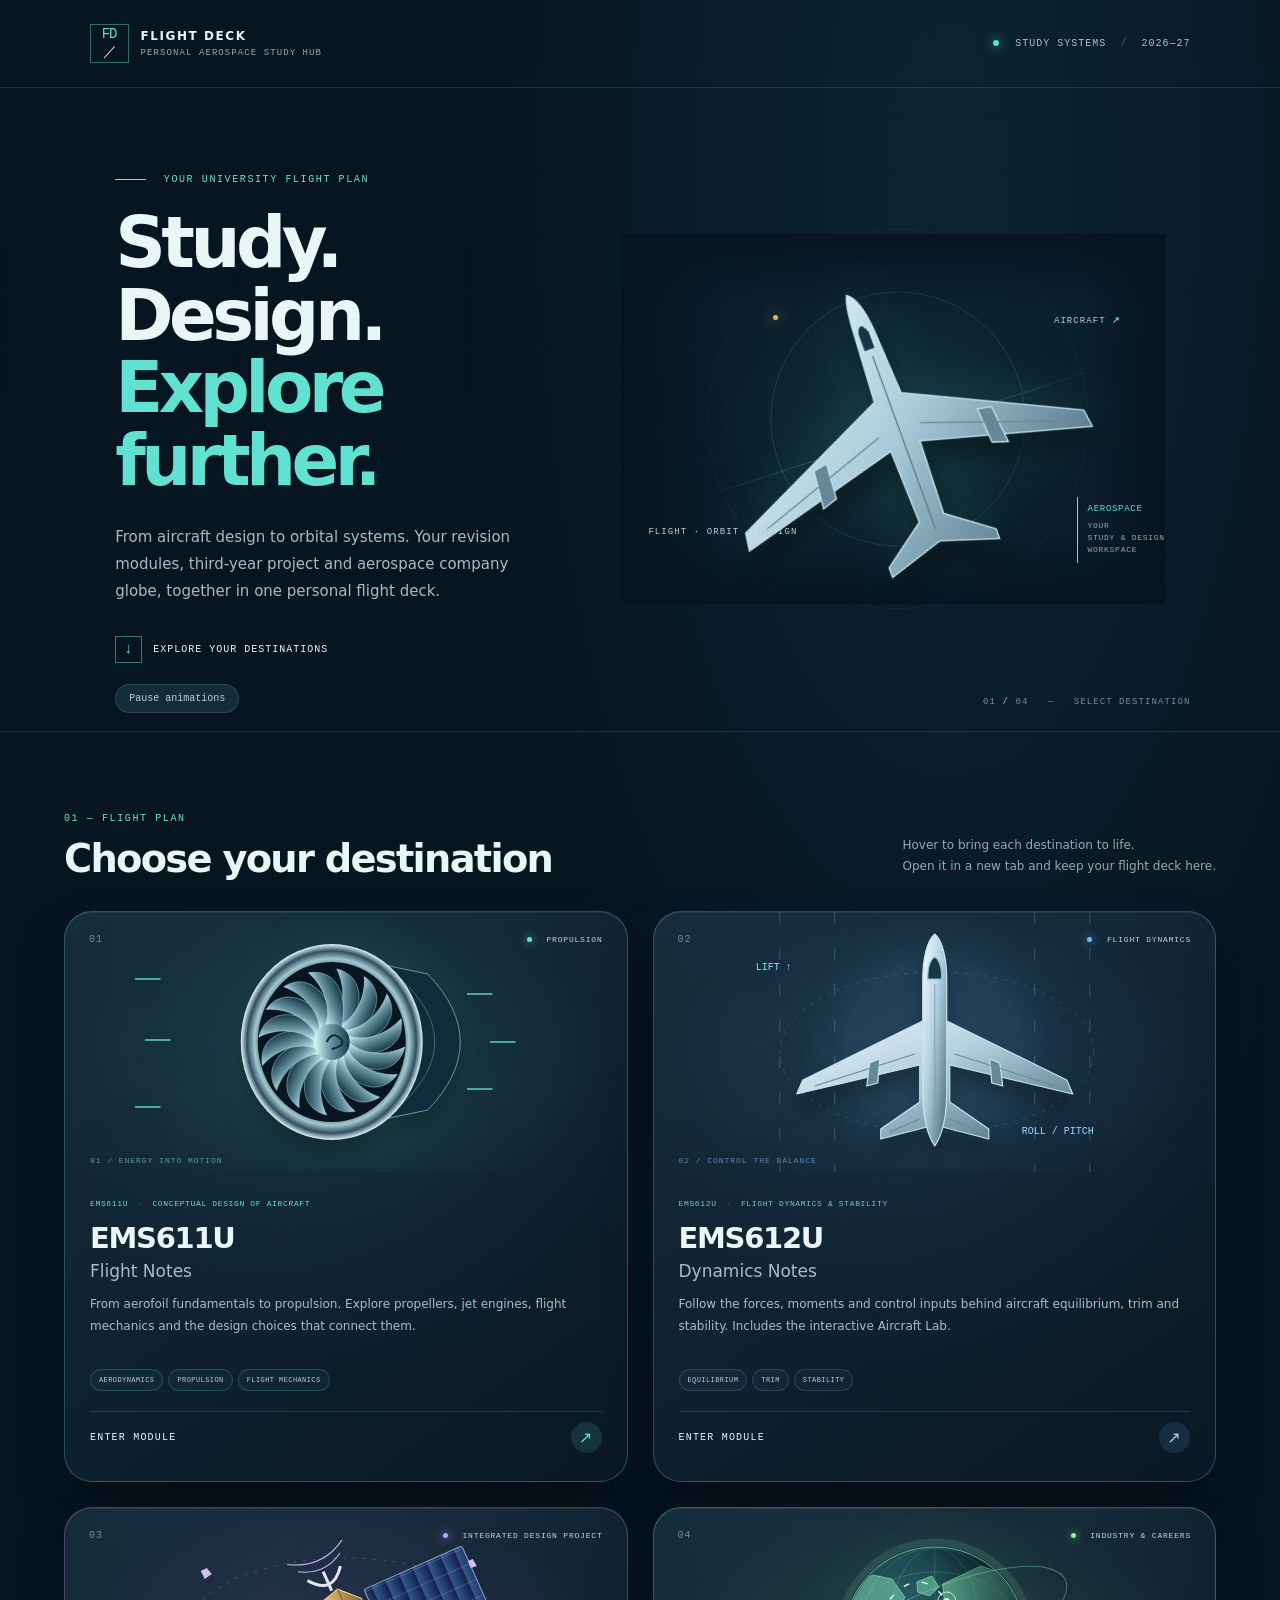
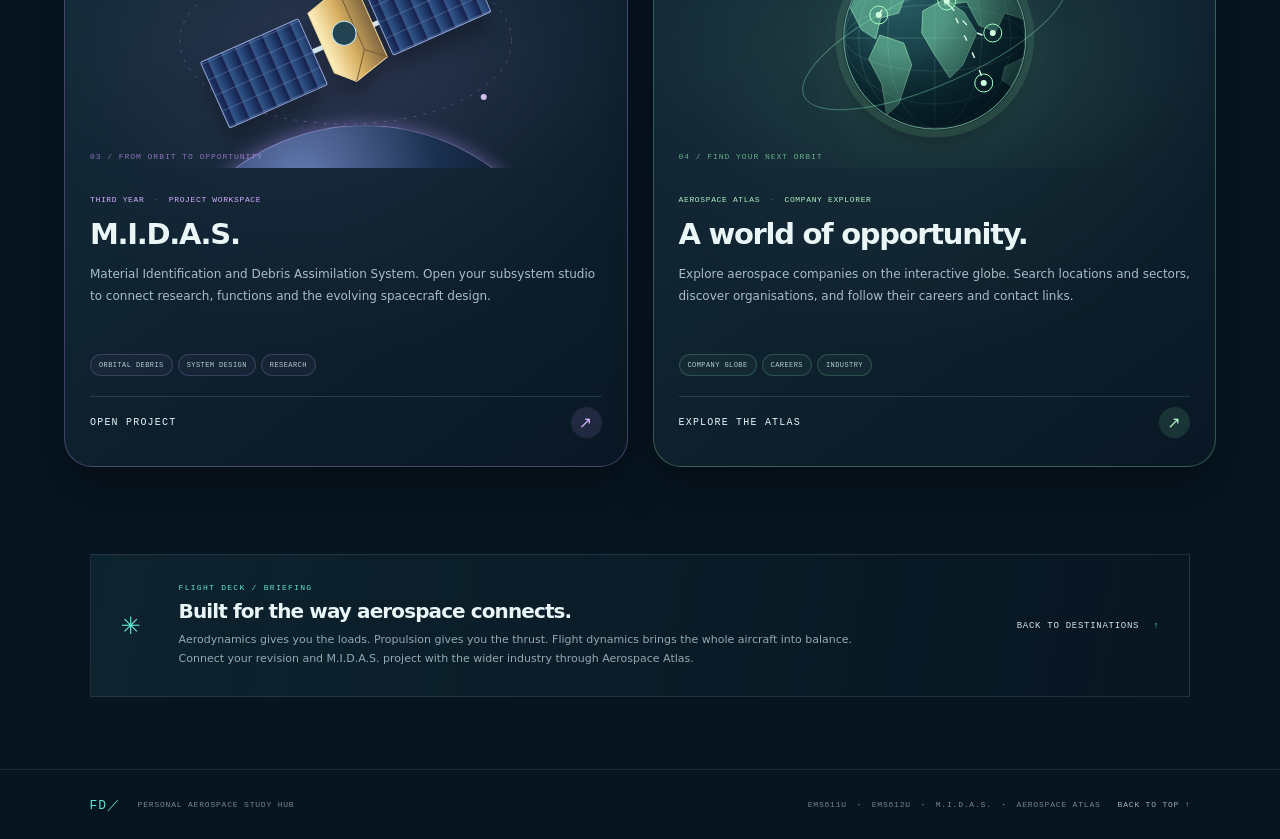
==== commit 04ec5725: "Straighten EMS612U hub aircraft illustration" ====
--- a/index.html
+++ b/index.html
@@ -6,10 +6,21 @@
 <meta name="theme-color" content="#071521">
 <meta name="description" content="Aerospace study hub for EMS611U Flight Notes and EMS612U Dynamics Notes.">
 <title>Flight Deck · Aerospace Study Hub</title>
-<link rel="stylesheet" href="hub.css">
+<link rel="stylesheet" href="hub.css?v=20261112-plane">
 </head>
 <body>
 <div class="sky-noise" aria-hidden="true"></div><header class="topbar"><a class="wordmark" href="#top" aria-label="Flight Deck home"><span class="mark">FD<span>／</span></span><span>FLIGHT DECK<small>PERSONAL AEROSPACE STUDY HUB</small></span></a><span class="top-meta"><i></i> STUDY SYSTEMS <span class="top-divider">/</span> 2026—27</span></header>
 <main id="top"><section class="hero"><div class="hero-copy"><p class="eyebrow"><span class="eyebrow-line"></span> YOUR UNIVERSITY FLIGHT PLAN</p><h1>Study. Design.<br><em>Explore further.</em></h1><p class="hero-intro">From aircraft design to orbital systems. Your revision modules, third-year project and aerospace company globe, together in one personal flight deck.</p><a class="scroll-link" href="#modules"><span>↓</span> EXPLORE YOUR DESTINATIONS</a><div class="coordinates">51°30′N &nbsp; 00°04′W <span>·</span> LONDON, UK</div></div><div class="hero-visual" aria-label="Illustration of an aircraft above an engineering flight grid"><div class="radar radar-a"></div><div class="radar radar-b"></div><div class="flight-path"></div><svg class="hero-plane" viewBox="0 0 420 260" role="img" aria-label="Swept-wing aircraft with defined cockpit, wings, engines and tail"><defs><linearGradient id="heroAirframe" x1="0" x2="1" y2="1"><stop stop-color="#f7ffff"/><stop offset=".5" stop-color="#a9cddb"/><stop offset="1" stop-color="#426377"/></linearGradient></defs><g fill="url(#heroAirframe)" stroke="#c4e5ed" stroke-width="1"><path d="M209 28Q218 34 220 61L223 113 351 174 353 188 224 153 222 212 256 237 256 245 212 231 168 245 168 237 202 212 200 153 71 188 73 174 201 113 204 61Q205 36 209 28Z"/><path d="M207 59Q211 48 216 60L216 74 207 74Z" fill="#15374a"/><path d="M212 79V221" stroke="#597c8e"/><path d="M139 147L136 177 148 173 150 145ZM274 145L276 173 288 177 285 147Z" fill="#658799"/><path d="M89 177L195 140M229 140L335 177" stroke="#668c9e"/></g></svg><span class="visual-label label-alt">AIRCRAFT <b>↗</b></span><span class="visual-label label-hdg">FLIGHT <b>·</b> ORBIT <b>·</b> DESIGN</span><div class="visual-stamp"><span>AEROSPACE</span><b>YOUR<br>STUDY &amp; DESIGN<br>WORKSPACE</b></div><div class="visual-orbit"></div></div><button class="motion-toggle" type="button" aria-pressed="false">Pause animations</button><div class="hero-index">01 <span>/</span> 04 &nbsp; — &nbsp; SELECT DESTINATION</div></section>
-<section class="modules" id="modules"><div class="section-head"><div><p class="eyebrow">01 — FLIGHT PLAN</p><h2>Choose your destination</h2></div><p>Hover to bring each destination to life.<br>Open it in a new tab and keep your flight deck here.</p></div><div class="module-grid"><article class="module-card card-prop"><div class="card-top"><span class="module-number">01</span><span class="card-tag"><i></i> PROPULSION</span></div><div class="scene engine-scene" aria-hidden="true"><div class="scene-halo"></div><svg viewBox="0 0 420 260"><defs><linearGradient id="fanMetal"><stop stop-color="#d8fbff"/><stop offset=".5" stop-color="#648f9f"/><stop offset="1" stop-color="#163946"/></linearGradient><radialGradient id="fanRim"><stop offset=".7" stop-color="#142a37"/><stop offset=".85" stop-color="#a1c8cf"/><stop offset=".93" stop-color="#314e60"/><stop offset="1" stop-color="#e1f6fb"/></radialGradient></defs><g class="engine-float"><path d="M196 42L292 62Q357 130 292 198L196 218" fill="#102b3a" stroke="#6995a6"/><path d="M265 67Q333 130 265 193" fill="none" stroke="#426879"/><ellipse cx="196" cy="130" rx="91" ry="98" fill="url(#fanRim)"/><ellipse cx="196" cy="130" rx="74" ry="80" fill="#071620"/><g transform="translate(196 130)"><g class="fan-spin"><g transform="rotate(0)"><path d="M0 -17C12 -29 15 -53 5 -73C30 -67 35 -40 15 -10Z" fill="url(#fanMetal)" stroke="#c9f7ff" stroke-opacity=".4"/></g><g transform="rotate(22.5)"><path d="M0 -17C12 -29 15 -53 5 -73C30 -67 35 -40 15 -10Z" fill="url(#fanMetal)" stroke="#c9f7ff" stroke-opacity=".4"/></g><g transform="rotate(45)"><path d="M0 -17C12 -29 15 -53 5 -73C30 -67 35 -40 15 -10Z" fill="url(#fanMetal)" stroke="#c9f7ff" stroke-opacity=".4"/></g><g transform="rotate(67.5)"><path d="M0 -17C12 -29 15 -53 5 -73C30 -67 35 -40 15 -10Z" fill="url(#fanMetal)" stroke="#c9f7ff" stroke-opacity=".4"/></g><g transform="rotate(90)"><path d="M0 -17C12 -29 15 -53 5 -73C30 -67 35 -40 15 -10Z" fill="url(#fanMetal)" stroke="#c9f7ff" stroke-opacity=".4"/></g><g transform="rotate(112.5)"><path d="M0 -17C12 -29 15 -53 5 -73C30 -67 35 -40 15 -10Z" fill="url(#fanMetal)" stroke="#c9f7ff" stroke-opacity=".4"/></g><g transform="rotate(135)"><path d="M0 -17C12 -29 15 -53 5 -73C30 -67 35 -40 15 -10Z" fill="url(#fanMetal)" stroke="#c9f7ff" stroke-opacity=".4"/></g><g transform="rotate(157.5)"><path d="M0 -17C12 -29 15 -53 5 -73C30 -67 35 -40 15 -10Z" fill="url(#fanMetal)" stroke="#c9f7ff" stroke-opacity=".4"/></g><g transform="rotate(180)"><path d="M0 -17C12 -29 15 -53 5 -73C30 -67 35 -40 15 -10Z" fill="url(#fanMetal)" stroke="#c9f7ff" stroke-opacity=".4"/></g><g transform="rotate(202.5)"><path d="M0 -17C12 -29 15 -53 5 -73C30 -67 35 -40 15 -10Z" fill="url(#fanMetal)" stroke="#c9f7ff" stroke-opacity=".4"/></g><g transform="rotate(225)"><path d="M0 -17C12 -29 15 -53 5 -73C30 -67 35 -40 15 -10Z" fill="url(#fanMetal)" stroke="#c9f7ff" stroke-opacity=".4"/></g><g transform="rotate(247.5)"><path d="M0 -17C12 -29 15 -53 5 -73C30 -67 35 -40 15 -10Z" fill="url(#fanMetal)" stroke="#c9f7ff" stroke-opacity=".4"/></g><g transform="rotate(270)"><path d="M0 -17C12 -29 15 -53 5 -73C30 -67 35 -40 15 -10Z" fill="url(#fanMetal)" stroke="#c9f7ff" stroke-opacity=".4"/></g><g transform="rotate(292.5)"><path d="M0 -17C12 -29 15 -53 5 -73C30 -67 35 -40 15 -10Z" fill="url(#fanMetal)" stroke="#c9f7ff" stroke-opacity=".4"/></g><g transform="rotate(315)"><path d="M0 -17C12 -29 15 -53 5 -73C30 -67 35 -40 15 -10Z" fill="url(#fanMetal)" stroke="#c9f7ff" stroke-opacity=".4"/></g><g transform="rotate(337.5)"><path d="M0 -17C12 -29 15 -53 5 -73C30 -67 35 -40 15 -10Z" fill="url(#fanMetal)" stroke="#c9f7ff" stroke-opacity=".4"/></g></g><circle r="18" fill="url(#fanMetal)"/><path d="M-5 0Q0 -11 8 -4T0 7" fill="none" stroke="#102b3a" stroke-width="2"/></g></g><g class="flow-trails" fill="none" stroke="#68ead6" stroke-width="2" stroke-linecap="round"><path d="M0 67H89"/><path d="M10 128H85"/><path d="M0 195H86"/><path d="M332 82H420"/><path d="M355 130H430"/><path d="M332 177H425"/></g></svg><span class="scene-note">01 / ENERGY INTO MOTION</span></div><div class="card-content"><p class="card-kicker">EMS611U <span>·</span> CONCEPTUAL DESIGN OF AIRCRAFT</p><h3>EMS611U<span style="display:block;font-size:17px;font-weight:500;letter-spacing:0;margin-top:6px;color:#a9bdc9">Flight Notes</span></h3><p class="card-description">From aerofoil fundamentals to propulsion. Explore propellers, jet engines, flight mechanics and the design choices that connect them.</p><div class="topic-row"><span>AERODYNAMICS</span><span>PROPULSION</span><span>FLIGHT MECHANICS</span></div><a class="launch-link" href="modules/ems611u/index.html" target="_blank" rel="noopener"><span>ENTER MODULE</span><b>↗</b></a></div></article><article class="module-card card-dynamics"><div class="card-top"><span class="module-number">02</span><span class="card-tag"><i></i> FLIGHT DYNAMICS</span></div><div class="scene aircraft-scene" aria-hidden="true"><div class="scene-halo"></div><svg viewBox="0 0 420 260"><defs><linearGradient id="airframeMetal" x1="0" x2="1" y2="1"><stop stop-color="#f4fcff"/><stop offset=".45" stop-color="#b3cfdf"/><stop offset="1" stop-color="#416879"/></linearGradient></defs><ellipse cx="212" cy="140" rx="157" ry="80" fill="none" stroke="#6cb8e4" stroke-opacity=".2" stroke-dasharray="4 6"/><g class="aircraft-bank"><g fill="url(#airframeMetal)" stroke="#c4e5ed" stroke-width="1"><path d="M209 28Q218 34 220 61L223 113 351 174 353 188 224 153 222 212 256 237 256 245 212 231 168 245 168 237 202 212 200 153 71 188 73 174 201 113 204 61Q205 36 209 28Z"/><path d="M207 59Q211 48 216 60L216 74 207 74Z" fill="#15374a"/><path d="M212 79V221" stroke="#597c8e"/><path d="M139 147L136 177 148 173 150 145ZM274 145L276 173 288 177 285 147Z" fill="#658799"/><path d="M89 177L195 140M229 140L335 177" stroke="#668c9e"/></g></g><g class="airflow-lines" stroke="#85ceff" fill="none" stroke-dasharray="12 24"><path d="M55 0V260M110 0V260M310 0V260M365 0V260"/></g><g fill="#9ad7ff" font-family="monospace" font-size="10"><text x="31" y="58">LIFT ↑</text><text x="297" y="222">ROLL / PITCH</text></g></svg><span class="scene-note">02 / CONTROL THE BALANCE</span></div><div class="card-content"><p class="card-kicker">EMS612U <span>·</span> FLIGHT DYNAMICS &amp; STABILITY</p><h3>EMS612U<span style="display:block;font-size:17px;font-weight:500;letter-spacing:0;margin-top:6px;color:#a9bdc9">Dynamics Notes</span></h3><p class="card-description">Follow the forces, moments and control inputs behind aircraft equilibrium, trim and stability. Includes the interactive Aircraft Lab.</p><div class="topic-row"><span>EQUILIBRIUM</span><span>TRIM</span><span>STABILITY</span></div><a class="launch-link" href="modules/ems612u/index.html" target="_blank" rel="noopener"><span>ENTER MODULE</span><b>↗</b></a></div></article><article class="module-card card-project"><div class="card-top"><span class="module-number">03</span><span class="card-tag"><i></i> INTEGRATED DESIGN PROJECT</span></div><div class="scene orbit-scene" aria-hidden="true"><div class="planet-limb"></div><svg viewBox="0 0 420 260"><defs><linearGradient id="solarPanel"><stop stop-color="#30578b"/><stop offset="1" stop-color="#111c48"/></linearGradient><linearGradient id="satBody"><stop stop-color="#fff0be"/><stop offset=".5" stop-color="#d6ae60"/><stop offset="1" stop-color="#806740"/></linearGradient><pattern id="solarCells" width="15" height="17" patternUnits="userSpaceOnUse"><rect width="15" height="17" fill="url(#solarPanel)"/><path d="M0 0H15V17" fill="none" stroke="#849dc7" stroke-width=".7"/></pattern></defs><ellipse cx="210" cy="133" rx="166" ry="83" fill="none" stroke="#cdb2ff" stroke-opacity=".25" stroke-dasharray="3 7"/><g class="satellite-drift"><g transform="translate(210 129) rotate(-24)"><path d="M-105 0H105" stroke="#d4e5ee" stroke-width="5"/><rect x="-143" y="-36" width="107" height="72" rx="2" fill="url(#solarCells)" stroke="#93a3d4"/><rect x="36" y="-36" width="107" height="72" rx="2" fill="url(#solarCells)" stroke="#93a3d4"/><path d="M-25 -37L12 -47 30 -29V35L-8 45 -25 28Z" fill="url(#satBody)" stroke="#efd79b"/><path d="M12 -47V19L-8 45M12 19L30 35" fill="none" stroke="#785e38"/><circle cx="0" cy="-4" r="12" fill="#234353" stroke="#bde6ef"/><path d="M6 -48V-69M-12 -67Q6 -43 24 -67" fill="none" stroke="#e7e6f0" stroke-width="3"/><g class="signal-rings" fill="none" stroke="#d2b8ff"><path d="M-17 -79Q6 -65 29 -79M-24 -90Q6 -72 36 -90"/></g></g></g><g class="orbital-debris" fill="#d2beed"><path d="M65 63l6 -3 5 6 -7 5Z"/><circle cx="348" cy="189" r="3"/><path d="M332 53l5 -2 4 7 -6 2Z"/></g></svg><span class="scene-note">03 / FROM ORBIT TO OPPORTUNITY</span></div><div class="card-content"><p class="card-kicker">THIRD YEAR <span>·</span> PROJECT WORKSPACE</p><h3>M.I.D.A.S.</h3><p class="card-description">Material Identification and Debris Assimilation System. Open your subsystem studio to connect research, functions and the evolving spacecraft design.</p><div class="topic-row"><span>ORBITAL DEBRIS</span><span>SYSTEM DESIGN</span><span>RESEARCH</span></div><a class="launch-link" href="https://andreaspoimen.github.io/3rd-Year-Project/subsystems.html?system=54b44b2a-ae81-4933-ac30-6622299d8ea2" target="_blank" rel="noopener"><span>OPEN PROJECT</span><b>↗</b></a></div></article><article class="module-card card-atlas"><div class="card-top"><span class="module-number">04</span><span class="card-tag"><i></i> INDUSTRY &amp; CAREERS</span></div><div class="scene atlas-scene" aria-hidden="true"><div class="scene-halo"></div><svg viewBox="0 0 420 260"><defs><radialGradient id="atlasOcean" cx="32%" cy="28%" r="78%"><stop stop-color="#285c64"/><stop offset=".6" stop-color="#12353d"/><stop offset="1" stop-color="#071c29"/></radialGradient><radialGradient id="atlasShade" cx="30%" cy="30%" r="80%"><stop offset=".35" stop-color="#03141b" stop-opacity="0"/><stop offset="1" stop-color="#03141b" stop-opacity=".8"/></radialGradient><clipPath id="atlasClip"><circle cx="210" cy="130" r="90"/></clipPath></defs><circle cx="210" cy="130" r="96" fill="none" stroke="#91efb4" stroke-opacity=".12" stroke-width="7"/><circle cx="210" cy="130" r="91" fill="url(#atlasOcean)" stroke="#a0f1c6" stroke-opacity=".6"/><g clip-path="url(#atlasClip)"><g class="atlas-world" fill="#70c4a1" fill-opacity=".63" stroke="#a0ebbd" stroke-width=".6"><path d="M126 78l22-11 19 4 13 18-6 16-18 5-5 21-14-9-12-23Z M155 127l24 8 8 22-13 39-12 11-5-31-13-25Z M192 74l15-6 7 11-9 9-12-4Z M198 103l22-12 19 13 13 21-14 32-13 13-15-23-13-22Z M218 76l38-18 38 12 25 25-14 18-25-8-9 19-17-7-12-23-22 3Z M280 159l20-10 25 11-1 20-27 5-20-13Z"/><g transform="translate(300 0)"><path d="M126 78l22-11 19 4 13 18-6 16-18 5-5 21-14-9-12-23Z M155 127l24 8 8 22-13 39-12 11-5-31-13-25Z M192 74l15-6 7 11-9 9-12-4Z M198 103l22-12 19 13 13 21-14 32-13 13-15-23-13-22Z M218 76l38-18 38 12 25 25-14 18-25-8-9 19-17-7-12-23-22 3Z M280 159l20-10 25 11-1 20-27 5-20-13Z"/></g></g><g fill="none" stroke="#a2eac8" stroke-opacity=".18"><ellipse cx="210" cy="130" rx="47" ry="90"/><ellipse cx="210" cy="130" rx="76" ry="90"/><ellipse cx="210" cy="130" rx="90" ry="33"/><ellipse cx="210" cy="130" rx="90" ry="66"/><path d="M120 130h180M210 40v180"/></g><circle cx="210" cy="130" r="90" fill="url(#atlasShade)"/></g><ellipse cx="210" cy="130" rx="143" ry="46" transform="rotate(-24 210 130)" fill="none" stroke="#86e8b6" stroke-opacity=".38"/><g class="atlas-routes" fill="none" stroke="#dbfce5" stroke-width="1.4" stroke-dasharray="6 13"><path d="M154 107Q190 49 222 93T268 125M222 93Q250 145 259 175"/></g><g fill="#cfffdf"><circle cx="154" cy="107" r="3"/><circle cx="222" cy="93" r="3"/><circle cx="268" cy="125" r="3"/><circle cx="259" cy="175" r="3"/></g><g class="atlas-beacons" fill="none" stroke="#a3ffc3"><circle cx="154" cy="107" r="9"/><circle cx="222" cy="93" r="9"/><circle cx="268" cy="125" r="9"/><circle cx="259" cy="175" r="9"/></g></svg><span class="scene-note">04 / FIND YOUR NEXT ORBIT</span></div><div class="card-content"><p class="card-kicker">AEROSPACE ATLAS <span>·</span> COMPANY EXPLORER</p><h3>A world of opportunity.</h3><p class="card-description">Explore aerospace companies on the interactive globe. Search locations and sectors, discover organisations, and follow their careers and contact links.</p><div class="topic-row"><span>COMPANY GLOBE</span><span>CAREERS</span><span>INDUSTRY</span></div><a class="launch-link" href="atlas/index.html" target="_blank" rel="noopener"><span>EXPLORE THE ATLAS</span><b>↗</b></a></div></article></div></section>
+<section class="modules" id="modules"><div class="section-head"><div><p class="eyebrow">01 — FLIGHT PLAN</p><h2>Choose your destination</h2></div><p>Hover to bring each destination to life.<br>Open it in a new tab and keep your flight deck here.</p></div><div class="module-grid"><article class="module-card card-prop"><div class="card-top"><span class="module-number">01</span><span class="card-tag"><i></i> PROPULSION</span></div><div class="scene engine-scene" aria-hidden="true"><div class="scene-halo"></div><svg viewBox="0 0 420 260"><defs><linearGradient id="fanMetal"><stop stop-color="#d8fbff"/><stop offset=".5" stop-color="#648f9f"/><stop offset="1" stop-color="#163946"/></linearGradient><radialGradient id="fanRim"><stop offset=".7" stop-color="#142a37"/><stop offset=".85" stop-color="#a1c8cf"/><stop offset=".93" stop-color="#314e60"/><stop offset="1" stop-color="#e1f6fb"/></radialGradient></defs><g class="engine-float"><path d="M196 42L292 62Q357 130 292 198L196 218" fill="#102b3a" stroke="#6995a6"/><path d="M265 67Q333 130 265 193" fill="none" stroke="#426879"/><ellipse cx="196" cy="130" rx="91" ry="98" fill="url(#fanRim)"/><ellipse cx="196" cy="130" rx="74" ry="80" fill="#071620"/><g transform="translate(196 130)"><g class="fan-spin"><g transform="rotate(0)"><path d="M0 -17C12 -29 15 -53 5 -73C30 -67 35 -40 15 -10Z" fill="url(#fanMetal)" stroke="#c9f7ff" stroke-opacity=".4"/></g><g transform="rotate(22.5)"><path d="M0 -17C12 -29 15 -53 5 -73C30 -67 35 -40 15 -10Z" fill="url(#fanMetal)" stroke="#c9f7ff" stroke-opacity=".4"/></g><g transform="rotate(45)"><path d="M0 -17C12 -29 15 -53 5 -73C30 -67 35 -40 15 -10Z" fill="url(#fanMetal)" stroke="#c9f7ff" stroke-opacity=".4"/></g><g transform="rotate(67.5)"><path d="M0 -17C12 -29 15 -53 5 -73C30 -67 35 -40 15 -10Z" fill="url(#fanMetal)" stroke="#c9f7ff" stroke-opacity=".4"/></g><g transform="rotate(90)"><path d="M0 -17C12 -29 15 -53 5 -73C30 -67 35 -40 15 -10Z" fill="url(#fanMetal)" stroke="#c9f7ff" stroke-opacity=".4"/></g><g transform="rotate(112.5)"><path d="M0 -17C12 -29 15 -53 5 -73C30 -67 35 -40 15 -10Z" fill="url(#fanMetal)" stroke="#c9f7ff" stroke-opacity=".4"/></g><g transform="rotate(135)"><path d="M0 -17C12 -29 15 -53 5 -73C30 -67 35 -40 15 -10Z" fill="url(#fanMetal)" stroke="#c9f7ff" stroke-opacity=".4"/></g><g transform="rotate(157.5)"><path d="M0 -17C12 -29 15 -53 5 -73C30 -67 35 -40 15 -10Z" fill="url(#fanMetal)" stroke="#c9f7ff" stroke-opacity=".4"/></g><g transform="rotate(180)"><path d="M0 -17C12 -29 15 -53 5 -73C30 -67 35 -40 15 -10Z" fill="url(#fanMetal)" stroke="#c9f7ff" stroke-opacity=".4"/></g><g transform="rotate(202.5)"><path d="M0 -17C12 -29 15 -53 5 -73C30 -67 35 -40 15 -10Z" fill="url(#fanMetal)" stroke="#c9f7ff" stroke-opacity=".4"/></g><g transform="rotate(225)"><path d="M0 -17C12 -29 15 -53 5 -73C30 -67 35 -40 15 -10Z" fill="url(#fanMetal)" stroke="#c9f7ff" stroke-opacity=".4"/></g><g transform="rotate(247.5)"><path d="M0 -17C12 -29 15 -53 5 -73C30 -67 35 -40 15 -10Z" fill="url(#fanMetal)" stroke="#c9f7ff" stroke-opacity=".4"/></g><g transform="rotate(270)"><path d="M0 -17C12 -29 15 -53 5 -73C30 -67 35 -40 15 -10Z" fill="url(#fanMetal)" stroke="#c9f7ff" stroke-opacity=".4"/></g><g transform="rotate(292.5)"><path d="M0 -17C12 -29 15 -53 5 -73C30 -67 35 -40 15 -10Z" fill="url(#fanMetal)" stroke="#c9f7ff" stroke-opacity=".4"/></g><g transform="rotate(315)"><path d="M0 -17C12 -29 15 -53 5 -73C30 -67 35 -40 15 -10Z" fill="url(#fanMetal)" stroke="#c9f7ff" stroke-opacity=".4"/></g><g transform="rotate(337.5)"><path d="M0 -17C12 -29 15 -53 5 -73C30 -67 35 -40 15 -10Z" fill="url(#fanMetal)" stroke="#c9f7ff" stroke-opacity=".4"/></g></g><circle r="18" fill="url(#fanMetal)"/><path d="M-5 0Q0 -11 8 -4T0 7" fill="none" stroke="#102b3a" stroke-width="2"/></g></g><g class="flow-trails" fill="none" stroke="#68ead6" stroke-width="2" stroke-linecap="round"><path d="M0 67H89"/><path d="M10 128H85"/><path d="M0 195H86"/><path d="M332 82H420"/><path d="M355 130H430"/><path d="M332 177H425"/></g></svg><span class="scene-note">01 / ENERGY INTO MOTION</span></div><div class="card-content"><p class="card-kicker">EMS611U <span>·</span> CONCEPTUAL DESIGN OF AIRCRAFT</p><h3>EMS611U<span style="display:block;font-size:17px;font-weight:500;letter-spacing:0;margin-top:6px;color:#a9bdc9">Flight Notes</span></h3><p class="card-description">From aerofoil fundamentals to propulsion. Explore propellers, jet engines, flight mechanics and the design choices that connect them.</p><div class="topic-row"><span>AERODYNAMICS</span><span>PROPULSION</span><span>FLIGHT MECHANICS</span></div><a class="launch-link" href="modules/ems611u/index.html" target="_blank" rel="noopener"><span>ENTER MODULE</span><b>↗</b></a></div></article><article class="module-card card-dynamics"><div class="card-top"><span class="module-number">02</span><span class="card-tag"><i></i> FLIGHT DYNAMICS</span></div><div class="scene aircraft-scene" aria-hidden="true"><div class="scene-halo"></div><svg viewBox="0 0 420 260"><defs><linearGradient id="airframeMetal" x1="0" x2="1" y2="1"><stop stop-color="#f4fcff"/><stop offset=".45" stop-color="#b3cfdf"/><stop offset="1" stop-color="#416879"/></linearGradient></defs><ellipse cx="212" cy="140" rx="157" ry="80" fill="none" stroke="#6cb8e4" stroke-opacity=".2" stroke-dasharray="4 6"/><g class="aircraft-bank">
+  <g stroke="#c4e5ed" stroke-width="1.2" stroke-linejoin="round">
+    <!-- Symmetrical swept wings and horizontal tail, seen from above. -->
+    <path d="M210 103 L78 168 L72 182 L195 153 L195 190 L156 217 L156 227 L210 213 L264 227 L264 217 L225 190 L225 153 L348 182 L342 168 Z" fill="url(#airframeMetal)"/>
+    <!-- Main fuselage extends along the same centreline as the wings. -->
+    <path d="M210 22 C202 29 198 47 198 68 L198 180 C198 204 202 222 210 234 C218 222 222 204 222 180 L222 68 C222 47 218 29 210 22 Z" fill="url(#airframeMetal)"/>
+    <path d="M210 45 C205 48 203 56 203 67 L217 67 C217 56 215 48 210 45 Z" fill="#15374a" stroke="#90bed0"/>
+    <path d="M210 72 V219" fill="none" stroke="#7299aa" stroke-opacity=".65"/>
+    <path d="M145 151 L142 174 L153 171 L155 147 Z M275 151 L278 174 L267 171 L265 147 Z" fill="#658799"/>
+    <path d="M90 174 L190 142 M330 174 L230 142 M165 220 L195 207 M255 220 L225 207" fill="none" stroke="#668c9e"/>
+  </g>
+</g><g class="airflow-lines" stroke="#85ceff" fill="none" stroke-dasharray="12 24"><path d="M55 0V260M110 0V260M310 0V260M365 0V260"/></g><g fill="#9ad7ff" font-family="monospace" font-size="10"><text x="31" y="58">LIFT ↑</text><text x="297" y="222">ROLL / PITCH</text></g></svg><span class="scene-note">02 / CONTROL THE BALANCE</span></div><div class="card-content"><p class="card-kicker">EMS612U <span>·</span> FLIGHT DYNAMICS &amp; STABILITY</p><h3>EMS612U<span style="display:block;font-size:17px;font-weight:500;letter-spacing:0;margin-top:6px;color:#a9bdc9">Dynamics Notes</span></h3><p class="card-description">Follow the forces, moments and control inputs behind aircraft equilibrium, trim and stability. Includes the interactive Aircraft Lab.</p><div class="topic-row"><span>EQUILIBRIUM</span><span>TRIM</span><span>STABILITY</span></div><a class="launch-link" href="modules/ems612u/index.html" target="_blank" rel="noopener"><span>ENTER MODULE</span><b>↗</b></a></div></article><article class="module-card card-project"><div class="card-top"><span class="module-number">03</span><span class="card-tag"><i></i> INTEGRATED DESIGN PROJECT</span></div><div class="scene orbit-scene" aria-hidden="true"><div class="planet-limb"></div><svg viewBox="0 0 420 260"><defs><linearGradient id="solarPanel"><stop stop-color="#30578b"/><stop offset="1" stop-color="#111c48"/></linearGradient><linearGradient id="satBody"><stop stop-color="#fff0be"/><stop offset=".5" stop-color="#d6ae60"/><stop offset="1" stop-color="#806740"/></linearGradient><pattern id="solarCells" width="15" height="17" patternUnits="userSpaceOnUse"><rect width="15" height="17" fill="url(#solarPanel)"/><path d="M0 0H15V17" fill="none" stroke="#849dc7" stroke-width=".7"/></pattern></defs><ellipse cx="210" cy="133" rx="166" ry="83" fill="none" stroke="#cdb2ff" stroke-opacity=".25" stroke-dasharray="3 7"/><g class="satellite-drift"><g transform="translate(210 129) rotate(-24)"><path d="M-105 0H105" stroke="#d4e5ee" stroke-width="5"/><rect x="-143" y="-36" width="107" height="72" rx="2" fill="url(#solarCells)" stroke="#93a3d4"/><rect x="36" y="-36" width="107" height="72" rx="2" fill="url(#solarCells)" stroke="#93a3d4"/><path d="M-25 -37L12 -47 30 -29V35L-8 45 -25 28Z" fill="url(#satBody)" stroke="#efd79b"/><path d="M12 -47V19L-8 45M12 19L30 35" fill="none" stroke="#785e38"/><circle cx="0" cy="-4" r="12" fill="#234353" stroke="#bde6ef"/><path d="M6 -48V-69M-12 -67Q6 -43 24 -67" fill="none" stroke="#e7e6f0" stroke-width="3"/><g class="signal-rings" fill="none" stroke="#d2b8ff"><path d="M-17 -79Q6 -65 29 -79M-24 -90Q6 -72 36 -90"/></g></g></g><g class="orbital-debris" fill="#d2beed"><path d="M65 63l6 -3 5 6 -7 5Z"/><circle cx="348" cy="189" r="3"/><path d="M332 53l5 -2 4 7 -6 2Z"/></g></svg><span class="scene-note">03 / FROM ORBIT TO OPPORTUNITY</span></div><div class="card-content"><p class="card-kicker">THIRD YEAR <span>·</span> PROJECT WORKSPACE</p><h3>M.I.D.A.S.</h3><p class="card-description">Material Identification and Debris Assimilation System. Open your subsystem studio to connect research, functions and the evolving spacecraft design.</p><div class="topic-row"><span>ORBITAL DEBRIS</span><span>SYSTEM DESIGN</span><span>RESEARCH</span></div><a class="launch-link" href="https://andreaspoimen.github.io/3rd-Year-Project/subsystems.html?system=54b44b2a-ae81-4933-ac30-6622299d8ea2" target="_blank" rel="noopener"><span>OPEN PROJECT</span><b>↗</b></a></div></article><article class="module-card card-atlas"><div class="card-top"><span class="module-number">04</span><span class="card-tag"><i></i> INDUSTRY &amp; CAREERS</span></div><div class="scene atlas-scene" aria-hidden="true"><div class="scene-halo"></div><svg viewBox="0 0 420 260"><defs><radialGradient id="atlasOcean" cx="32%" cy="28%" r="78%"><stop stop-color="#285c64"/><stop offset=".6" stop-color="#12353d"/><stop offset="1" stop-color="#071c29"/></radialGradient><radialGradient id="atlasShade" cx="30%" cy="30%" r="80%"><stop offset=".35" stop-color="#03141b" stop-opacity="0"/><stop offset="1" stop-color="#03141b" stop-opacity=".8"/></radialGradient><clipPath id="atlasClip"><circle cx="210" cy="130" r="90"/></clipPath></defs><circle cx="210" cy="130" r="96" fill="none" stroke="#91efb4" stroke-opacity=".12" stroke-width="7"/><circle cx="210" cy="130" r="91" fill="url(#atlasOcean)" stroke="#a0f1c6" stroke-opacity=".6"/><g clip-path="url(#atlasClip)"><g class="atlas-world" fill="#70c4a1" fill-opacity=".63" stroke="#a0ebbd" stroke-width=".6"><path d="M126 78l22-11 19 4 13 18-6 16-18 5-5 21-14-9-12-23Z M155 127l24 8 8 22-13 39-12 11-5-31-13-25Z M192 74l15-6 7 11-9 9-12-4Z M198 103l22-12 19 13 13 21-14 32-13 13-15-23-13-22Z M218 76l38-18 38 12 25 25-14 18-25-8-9 19-17-7-12-23-22 3Z M280 159l20-10 25 11-1 20-27 5-20-13Z"/><g transform="translate(300 0)"><path d="M126 78l22-11 19 4 13 18-6 16-18 5-5 21-14-9-12-23Z M155 127l24 8 8 22-13 39-12 11-5-31-13-25Z M192 74l15-6 7 11-9 9-12-4Z M198 103l22-12 19 13 13 21-14 32-13 13-15-23-13-22Z M218 76l38-18 38 12 25 25-14 18-25-8-9 19-17-7-12-23-22 3Z M280 159l20-10 25 11-1 20-27 5-20-13Z"/></g></g><g fill="none" stroke="#a2eac8" stroke-opacity=".18"><ellipse cx="210" cy="130" rx="47" ry="90"/><ellipse cx="210" cy="130" rx="76" ry="90"/><ellipse cx="210" cy="130" rx="90" ry="33"/><ellipse cx="210" cy="130" rx="90" ry="66"/><path d="M120 130h180M210 40v180"/></g><circle cx="210" cy="130" r="90" fill="url(#atlasShade)"/></g><ellipse cx="210" cy="130" rx="143" ry="46" transform="rotate(-24 210 130)" fill="none" stroke="#86e8b6" stroke-opacity=".38"/><g class="atlas-routes" fill="none" stroke="#dbfce5" stroke-width="1.4" stroke-dasharray="6 13"><path d="M154 107Q190 49 222 93T268 125M222 93Q250 145 259 175"/></g><g fill="#cfffdf"><circle cx="154" cy="107" r="3"/><circle cx="222" cy="93" r="3"/><circle cx="268" cy="125" r="3"/><circle cx="259" cy="175" r="3"/></g><g class="atlas-beacons" fill="none" stroke="#a3ffc3"><circle cx="154" cy="107" r="9"/><circle cx="222" cy="93" r="9"/><circle cx="268" cy="125" r="9"/><circle cx="259" cy="175" r="9"/></g></svg><span class="scene-note">04 / FIND YOUR NEXT ORBIT</span></div><div class="card-content"><p class="card-kicker">AEROSPACE ATLAS <span>·</span> COMPANY EXPLORER</p><h3>A world of opportunity.</h3><p class="card-description">Explore aerospace companies on the interactive globe. Search locations and sectors, discover organisations, and follow their careers and contact links.</p><div class="topic-row"><span>COMPANY GLOBE</span><span>CAREERS</span><span>INDUSTRY</span></div><a class="launch-link" href="atlas/index.html" target="_blank" rel="noopener"><span>EXPLORE THE ATLAS</span><b>↗</b></a></div></article></div></section>
 <section class="briefing"><div class="briefing-mark">✳</div><div><p class="eyebrow">FLIGHT DECK / BRIEFING</p><h2>Built for the way aerospace connects.</h2><p>Aerodynamics gives you the loads. Propulsion gives you the thrust. Flight dynamics brings the whole aircraft into balance. Connect your revision and M.I.D.A.S. project with the wider industry through Aerospace Atlas.</p></div><a href="#modules" class="briefing-cta">BACK TO DESTINATIONS <span>↑</span></a></section></main><footer><a class="footer-mark" href="#top">FD／</a><span>PERSONAL AEROSPACE STUDY HUB</span><span>EMS611U <b>·</b> EMS612U <b>·</b> M.I.D.A.S. <b>·</b> AEROSPACE ATLAS</span><a class="back-top" href="#top">BACK TO TOP ↑</a></footer><script src="hub.js"></script></body></html>
--- a/hub.css
+++ b/hub.css
@@ -6,3 +6,7 @@
 
 /* Four destinations: revision, project and industry. */
 .module-grid{grid-template-columns:repeat(2,minmax(0,1fr));max-width:1260px;margin-inline:auto}.card-project{display:flex;flex-direction:column;grid-column:auto;min-height:560px}.card-project .scene{height:260px}.card-project .card-content{padding:25px 25px 19px}.card-project .scene-note{bottom:7px}.card-atlas{--glow:142,238,173}.atlas-world{animation:atlasTurn 38s linear infinite}.atlas-routes{animation:atlasRoute 5s linear infinite}.atlas-beacons{animation:atlasBeacon 3s ease-in-out infinite}.atlas-scene .scene-halo{background:#75d9a012;box-shadow:0 0 65px #75d9a020}.card-atlas .card-kicker,.card-atlas .launch-link b{color:#b0efc4}@keyframes atlasTurn{to{transform:translateX(-300px)}}@keyframes atlasRoute{to{stroke-dashoffset:-95}}@keyframes atlasBeacon{0%,100%{opacity:.15;stroke-width:.6}50%{opacity:.95;stroke-width:1.8}}@media(min-width:1500px){.card-project .scene{height:300px}}@media(max-width:700px){.module-grid{grid-template-columns:1fr}.card-project{min-height:0}.card-project .scene{height:265px}.card-project .card-content{padding:25px}}
+
+/* Keep the aircraft level while preserving its floating and hover motion. */
+@keyframes aircraftBank{0%,100%{transform:translateY(3px)}50%{transform:translateY(-4px)}}
+.module-card:hover .aircraft-bank{animation-duration:3s}
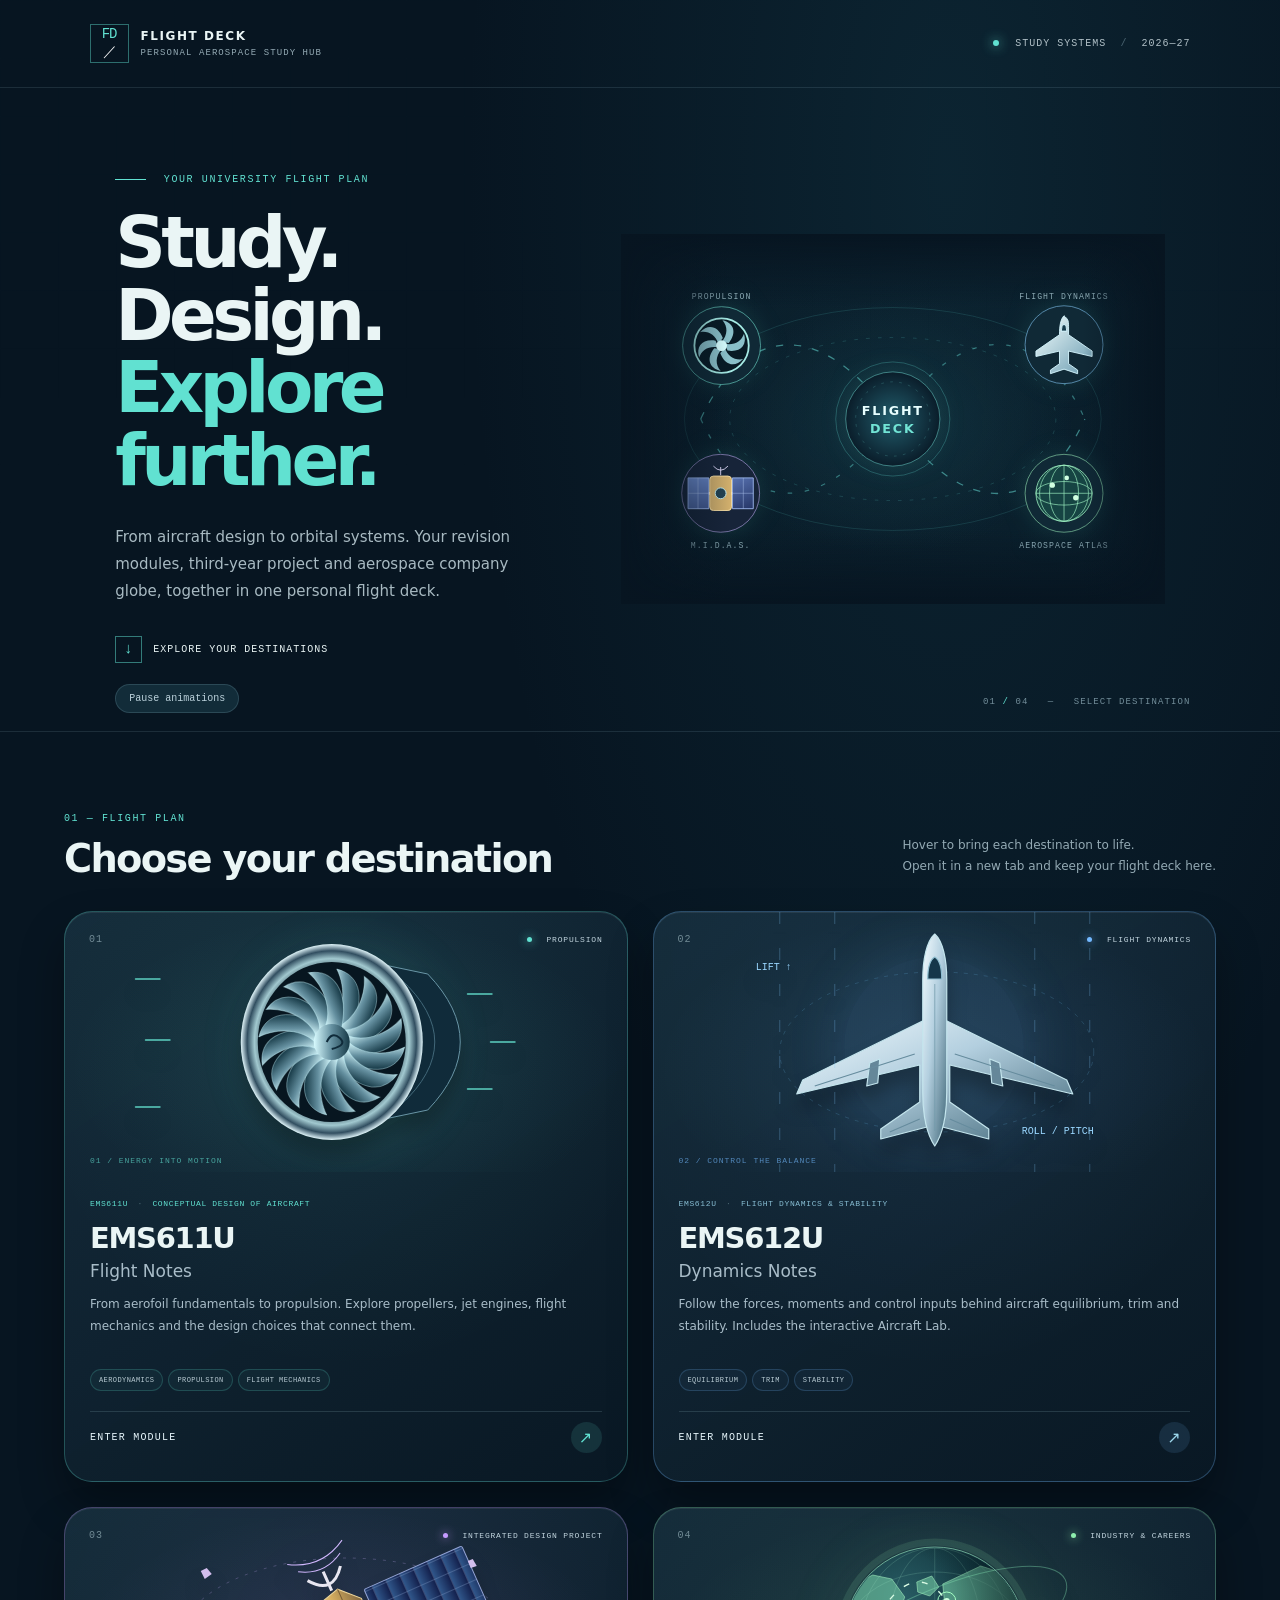
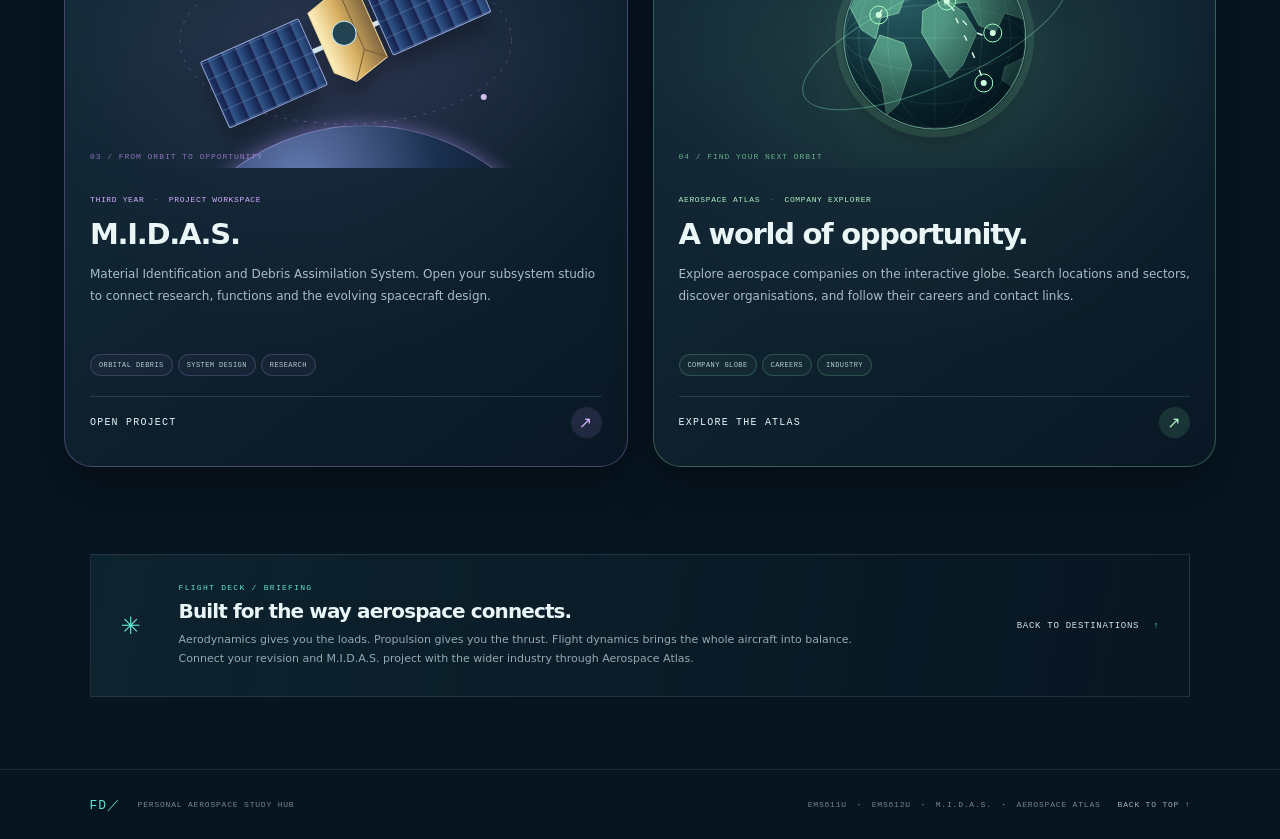
==== commit e763adeb: "Add module study progress and animated hub overview" ====
--- a/index.html
+++ b/index.html
@@ -6,11 +6,39 @@
 <meta name="theme-color" content="#071521">
 <meta name="description" content="Aerospace study hub for EMS611U Flight Notes and EMS612U Dynamics Notes.">
 <title>Flight Deck · Aerospace Study Hub</title>
-<link rel="stylesheet" href="hub.css?v=20261112-plane">
+<link rel="stylesheet" href="hub.css?v=20261112-network">
 </head>
 <body>
 <div class="sky-noise" aria-hidden="true"></div><header class="topbar"><a class="wordmark" href="#top" aria-label="Flight Deck home"><span class="mark">FD<span>／</span></span><span>FLIGHT DECK<small>PERSONAL AEROSPACE STUDY HUB</small></span></a><span class="top-meta"><i></i> STUDY SYSTEMS <span class="top-divider">/</span> 2026—27</span></header>
-<main id="top"><section class="hero"><div class="hero-copy"><p class="eyebrow"><span class="eyebrow-line"></span> YOUR UNIVERSITY FLIGHT PLAN</p><h1>Study. Design.<br><em>Explore further.</em></h1><p class="hero-intro">From aircraft design to orbital systems. Your revision modules, third-year project and aerospace company globe, together in one personal flight deck.</p><a class="scroll-link" href="#modules"><span>↓</span> EXPLORE YOUR DESTINATIONS</a><div class="coordinates">51°30′N &nbsp; 00°04′W <span>·</span> LONDON, UK</div></div><div class="hero-visual" aria-label="Illustration of an aircraft above an engineering flight grid"><div class="radar radar-a"></div><div class="radar radar-b"></div><div class="flight-path"></div><svg class="hero-plane" viewBox="0 0 420 260" role="img" aria-label="Swept-wing aircraft with defined cockpit, wings, engines and tail"><defs><linearGradient id="heroAirframe" x1="0" x2="1" y2="1"><stop stop-color="#f7ffff"/><stop offset=".5" stop-color="#a9cddb"/><stop offset="1" stop-color="#426377"/></linearGradient></defs><g fill="url(#heroAirframe)" stroke="#c4e5ed" stroke-width="1"><path d="M209 28Q218 34 220 61L223 113 351 174 353 188 224 153 222 212 256 237 256 245 212 231 168 245 168 237 202 212 200 153 71 188 73 174 201 113 204 61Q205 36 209 28Z"/><path d="M207 59Q211 48 216 60L216 74 207 74Z" fill="#15374a"/><path d="M212 79V221" stroke="#597c8e"/><path d="M139 147L136 177 148 173 150 145ZM274 145L276 173 288 177 285 147Z" fill="#658799"/><path d="M89 177L195 140M229 140L335 177" stroke="#668c9e"/></g></svg><span class="visual-label label-alt">AIRCRAFT <b>↗</b></span><span class="visual-label label-hdg">FLIGHT <b>·</b> ORBIT <b>·</b> DESIGN</span><div class="visual-stamp"><span>AEROSPACE</span><b>YOUR<br>STUDY &amp; DESIGN<br>WORKSPACE</b></div><div class="visual-orbit"></div></div><button class="motion-toggle" type="button" aria-pressed="false">Pause animations</button><div class="hero-index">01 <span>/</span> 04 &nbsp; — &nbsp; SELECT DESTINATION</div></section>
+<main id="top"><section class="hero"><div class="hero-copy"><p class="eyebrow"><span class="eyebrow-line"></span> YOUR UNIVERSITY FLIGHT PLAN</p><h1>Study. Design.<br><em>Explore further.</em></h1><p class="hero-intro">From aircraft design to orbital systems. Your revision modules, third-year project and aerospace company globe, together in one personal flight deck.</p><a class="scroll-link" href="#modules"><span>↓</span> EXPLORE YOUR DESTINATIONS</a><div class="coordinates">51°30′N &nbsp; 00°04′W <span>·</span> LONDON, UK</div></div><div class="hero-visual" role="group" aria-label="Animated aerospace network connecting an aircraft, propulsion, the M.I.D.A.S. satellite and the aerospace company globe">
+<svg class="hub-universe" viewBox="0 0 600 370">
+ <defs>
+  <radialGradient id="hubCore"><stop stop-color="#225e6d"/><stop offset="1" stop-color="#0a1d2a"/></radialGradient>
+  <linearGradient id="hubPlane" x2="1" y2="1"><stop stop-color="#f5ffff"/><stop offset="1" stop-color="#699bb0"/></linearGradient>
+  <linearGradient id="hubSolar" x2="1" y2="1"><stop stop-color="#7190d5"/><stop offset="1" stop-color="#263667"/></linearGradient>
+ </defs>
+ <g fill="none" stroke="#64d9d2"><ellipse cx="300" cy="185" rx="230" ry="123" opacity=".16"/><ellipse cx="300" cy="185" rx="180" ry="90" opacity=".2" stroke-dasharray="4 9"/><circle cx="300" cy="185" r="63" opacity=".3"/><path class="hub-stream" d="M88 185C135 84 218 68 300 185S465 287 512 185" stroke-width="1.4" stroke-dasharray="8 12" opacity=".55"/><path class="hub-stream reverse" d="M88 185C135 286 218 302 300 185S465 83 512 185" stroke-width="1.4" stroke-dasharray="5 14" opacity=".45"/></g>
+ <circle cx="300" cy="185" r="52" fill="url(#hubCore)" stroke="#72dbd3" stroke-opacity=".55"/>
+ <circle cx="300" cy="185" r="41" fill="none" stroke="#7cebe0" stroke-opacity=".2" stroke-dasharray="3 7"/>
+ <text x="300" y="181" fill="#e8ffff" text-anchor="middle" font-family="system-ui,sans-serif" font-size="14" font-weight="700" letter-spacing="2">FLIGHT</text><text x="300" y="200" fill="#72e4d5" text-anchor="middle" font-family="system-ui,sans-serif" font-size="14" font-weight="700" letter-spacing="2">DECK</text>
+ <!-- Propulsion / turbine -->
+ <a href="modules/ems611u/index.html" target="_blank" rel="noopener" aria-label="Open EMS611U Flight Notes">
+ <g class="hub-node hub-engine" transform="translate(111 104)"><circle r="43" fill="#102936" stroke="#75e4d2" stroke-opacity=".65"/><circle r="30" fill="#081a24" stroke="#a5eae4" stroke-width="2"/><g class="hub-fan" fill="#99d3db" opacity=".9"><path d="M0 -4C7 -12 7 -21 1 -28C14 -25 17 -14 8 -3Z"/><path d="M0 -4C7 -12 7 -21 1 -28C14 -25 17 -14 8 -3Z" transform="rotate(60)"/><path d="M0 -4C7 -12 7 -21 1 -28C14 -25 17 -14 8 -3Z" transform="rotate(120)"/><path d="M0 -4C7 -12 7 -21 1 -28C14 -25 17 -14 8 -3Z" transform="rotate(180)"/><path d="M0 -4C7 -12 7 -21 1 -28C14 -25 17 -14 8 -3Z" transform="rotate(240)"/><path d="M0 -4C7 -12 7 -21 1 -28C14 -25 17 -14 8 -3Z" transform="rotate(300)"/></g><circle r="6" fill="#d7ffff"/></g>
+ </a>
+<!-- Flight dynamics / top-down aircraft -->
+ <a href="modules/ems612u/index.html" target="_blank" rel="noopener" aria-label="Open EMS612U Dynamics Notes">
+ <g class="hub-node hub-aircraft" transform="translate(489 103)"><circle r="43" fill="#102936" stroke="#87cafa" stroke-opacity=".65"/><g class="hub-plane-motion" fill="url(#hubPlane)" stroke="#d5f7ff" stroke-width="1"><path d="M0 -32 C-4 -28 -5 -20 -5 -11 L-31 7 L-31 13 L-5 7 L-5 21 L-15 28 L-15 32 L0 27 L15 32 L15 28 L5 21 L5 7 L31 13 L31 7 L5 -11 L5 -20 C5 -28 4 -28 0 -32Z"/><path d="M0 -23 Q-3 -21 -3 -15 H3 Q3 -21 0 -23Z" fill="#163a4b"/></g></g>
+ </a>
+<!-- MIDAS / satellite -->
+ <a href="https://andreaspoimen.github.io/3rd-Year-Project/subsystems.html?system=54b44b2a-ae81-4933-ac30-6622299d8ea2" target="_blank" rel="noopener" aria-label="Open M.I.D.A.S.">
+ <g class="hub-node hub-satellite" transform="translate(110 267)"><circle r="43" fill="#172439" stroke="#cdb5ff" stroke-opacity=".6"/><g class="hub-satellite-motion"><path d="M-27 0H27" stroke="#e2dbf6" stroke-width="3"/><path d="M-36 -17h23v34h-23zM13 -17h23v34H13z" fill="url(#hubSolar)" stroke="#9eb9ef"/><path d="M-36 0h23M13 0h23M-25 -17v34M25 -17v34" fill="none" stroke="#adc3ee" stroke-opacity=".5"/><rect x="-12" y="-19" width="24" height="38" rx="4" fill="#d0ae6c" stroke="#fbe2a6"/><circle r="6" fill="#234353" stroke="#c7f4fb"/><path d="M0 -20v-9M-8 -30q8 9 16 0" stroke="#e7e0ff" fill="none"/></g></g>
+ </a>
+<!-- Atlas / globe -->
+ <a href="atlas/index.html" target="_blank" rel="noopener" aria-label="Open Aerospace Atlas">
+ <g class="hub-node hub-globe" transform="translate(489 267)"><circle r="43" fill="#102936" stroke="#98e7b6" stroke-opacity=".65"/><circle r="31" fill="#164443" stroke="#8eddb2"/><g class="hub-world" fill="none" stroke="#9beec0" stroke-opacity=".75"><ellipse rx="16" ry="31"/><ellipse rx="27" ry="31"/><ellipse rx="31" ry="13"/><path d="M-31 0H31M0 -31V31"/></g><circle cx="-13" cy="-9" r="3" fill="#d0ffe1"/><circle cx="13" cy="5" r="3" fill="#d0ffe1"/><circle cx="3" cy="-17" r="2.5" fill="#d0ffe1"/></g>
+</a>
+ <g fill="#a5c6d0" font-family="monospace" font-size="9" letter-spacing="1.2" text-anchor="middle"><text x="111" y="52">PROPULSION</text><text x="489" y="52">FLIGHT DYNAMICS</text><text x="110" y="327">M.I.D.A.S.</text><text x="489" y="327">AEROSPACE ATLAS</text></g>
+</svg></div><button class="motion-toggle" type="button" aria-pressed="false">Pause animations</button><div class="hero-index">01 <span>/</span> 04 &nbsp; — &nbsp; SELECT DESTINATION</div></section>
 <section class="modules" id="modules"><div class="section-head"><div><p class="eyebrow">01 — FLIGHT PLAN</p><h2>Choose your destination</h2></div><p>Hover to bring each destination to life.<br>Open it in a new tab and keep your flight deck here.</p></div><div class="module-grid"><article class="module-card card-prop"><div class="card-top"><span class="module-number">01</span><span class="card-tag"><i></i> PROPULSION</span></div><div class="scene engine-scene" aria-hidden="true"><div class="scene-halo"></div><svg viewBox="0 0 420 260"><defs><linearGradient id="fanMetal"><stop stop-color="#d8fbff"/><stop offset=".5" stop-color="#648f9f"/><stop offset="1" stop-color="#163946"/></linearGradient><radialGradient id="fanRim"><stop offset=".7" stop-color="#142a37"/><stop offset=".85" stop-color="#a1c8cf"/><stop offset=".93" stop-color="#314e60"/><stop offset="1" stop-color="#e1f6fb"/></radialGradient></defs><g class="engine-float"><path d="M196 42L292 62Q357 130 292 198L196 218" fill="#102b3a" stroke="#6995a6"/><path d="M265 67Q333 130 265 193" fill="none" stroke="#426879"/><ellipse cx="196" cy="130" rx="91" ry="98" fill="url(#fanRim)"/><ellipse cx="196" cy="130" rx="74" ry="80" fill="#071620"/><g transform="translate(196 130)"><g class="fan-spin"><g transform="rotate(0)"><path d="M0 -17C12 -29 15 -53 5 -73C30 -67 35 -40 15 -10Z" fill="url(#fanMetal)" stroke="#c9f7ff" stroke-opacity=".4"/></g><g transform="rotate(22.5)"><path d="M0 -17C12 -29 15 -53 5 -73C30 -67 35 -40 15 -10Z" fill="url(#fanMetal)" stroke="#c9f7ff" stroke-opacity=".4"/></g><g transform="rotate(45)"><path d="M0 -17C12 -29 15 -53 5 -73C30 -67 35 -40 15 -10Z" fill="url(#fanMetal)" stroke="#c9f7ff" stroke-opacity=".4"/></g><g transform="rotate(67.5)"><path d="M0 -17C12 -29 15 -53 5 -73C30 -67 35 -40 15 -10Z" fill="url(#fanMetal)" stroke="#c9f7ff" stroke-opacity=".4"/></g><g transform="rotate(90)"><path d="M0 -17C12 -29 15 -53 5 -73C30 -67 35 -40 15 -10Z" fill="url(#fanMetal)" stroke="#c9f7ff" stroke-opacity=".4"/></g><g transform="rotate(112.5)"><path d="M0 -17C12 -29 15 -53 5 -73C30 -67 35 -40 15 -10Z" fill="url(#fanMetal)" stroke="#c9f7ff" stroke-opacity=".4"/></g><g transform="rotate(135)"><path d="M0 -17C12 -29 15 -53 5 -73C30 -67 35 -40 15 -10Z" fill="url(#fanMetal)" stroke="#c9f7ff" stroke-opacity=".4"/></g><g transform="rotate(157.5)"><path d="M0 -17C12 -29 15 -53 5 -73C30 -67 35 -40 15 -10Z" fill="url(#fanMetal)" stroke="#c9f7ff" stroke-opacity=".4"/></g><g transform="rotate(180)"><path d="M0 -17C12 -29 15 -53 5 -73C30 -67 35 -40 15 -10Z" fill="url(#fanMetal)" stroke="#c9f7ff" stroke-opacity=".4"/></g><g transform="rotate(202.5)"><path d="M0 -17C12 -29 15 -53 5 -73C30 -67 35 -40 15 -10Z" fill="url(#fanMetal)" stroke="#c9f7ff" stroke-opacity=".4"/></g><g transform="rotate(225)"><path d="M0 -17C12 -29 15 -53 5 -73C30 -67 35 -40 15 -10Z" fill="url(#fanMetal)" stroke="#c9f7ff" stroke-opacity=".4"/></g><g transform="rotate(247.5)"><path d="M0 -17C12 -29 15 -53 5 -73C30 -67 35 -40 15 -10Z" fill="url(#fanMetal)" stroke="#c9f7ff" stroke-opacity=".4"/></g><g transform="rotate(270)"><path d="M0 -17C12 -29 15 -53 5 -73C30 -67 35 -40 15 -10Z" fill="url(#fanMetal)" stroke="#c9f7ff" stroke-opacity=".4"/></g><g transform="rotate(292.5)"><path d="M0 -17C12 -29 15 -53 5 -73C30 -67 35 -40 15 -10Z" fill="url(#fanMetal)" stroke="#c9f7ff" stroke-opacity=".4"/></g><g transform="rotate(315)"><path d="M0 -17C12 -29 15 -53 5 -73C30 -67 35 -40 15 -10Z" fill="url(#fanMetal)" stroke="#c9f7ff" stroke-opacity=".4"/></g><g transform="rotate(337.5)"><path d="M0 -17C12 -29 15 -53 5 -73C30 -67 35 -40 15 -10Z" fill="url(#fanMetal)" stroke="#c9f7ff" stroke-opacity=".4"/></g></g><circle r="18" fill="url(#fanMetal)"/><path d="M-5 0Q0 -11 8 -4T0 7" fill="none" stroke="#102b3a" stroke-width="2"/></g></g><g class="flow-trails" fill="none" stroke="#68ead6" stroke-width="2" stroke-linecap="round"><path d="M0 67H89"/><path d="M10 128H85"/><path d="M0 195H86"/><path d="M332 82H420"/><path d="M355 130H430"/><path d="M332 177H425"/></g></svg><span class="scene-note">01 / ENERGY INTO MOTION</span></div><div class="card-content"><p class="card-kicker">EMS611U <span>·</span> CONCEPTUAL DESIGN OF AIRCRAFT</p><h3>EMS611U<span style="display:block;font-size:17px;font-weight:500;letter-spacing:0;margin-top:6px;color:#a9bdc9">Flight Notes</span></h3><p class="card-description">From aerofoil fundamentals to propulsion. Explore propellers, jet engines, flight mechanics and the design choices that connect them.</p><div class="topic-row"><span>AERODYNAMICS</span><span>PROPULSION</span><span>FLIGHT MECHANICS</span></div><a class="launch-link" href="modules/ems611u/index.html" target="_blank" rel="noopener"><span>ENTER MODULE</span><b>↗</b></a></div></article><article class="module-card card-dynamics"><div class="card-top"><span class="module-number">02</span><span class="card-tag"><i></i> FLIGHT DYNAMICS</span></div><div class="scene aircraft-scene" aria-hidden="true"><div class="scene-halo"></div><svg viewBox="0 0 420 260"><defs><linearGradient id="airframeMetal" x1="0" x2="1" y2="1"><stop stop-color="#f4fcff"/><stop offset=".45" stop-color="#b3cfdf"/><stop offset="1" stop-color="#416879"/></linearGradient></defs><ellipse cx="212" cy="140" rx="157" ry="80" fill="none" stroke="#6cb8e4" stroke-opacity=".2" stroke-dasharray="4 6"/><g class="aircraft-bank">
   <g stroke="#c4e5ed" stroke-width="1.2" stroke-linejoin="round">
     <!-- Symmetrical swept wings and horizontal tail, seen from above. -->
--- a/hub.css
+++ b/hub.css
@@ -10,3 +10,6 @@
 /* Keep the aircraft level while preserving its floating and hover motion. */
 @keyframes aircraftBank{0%,100%{transform:translateY(3px)}50%{transform:translateY(-4px)}}
 .module-card:hover .aircraft-bank{animation-duration:3s}
+
+.hub-universe{display:block;width:100%;height:100%;filter:drop-shadow(0 0 12px #58d6c522)}.hub-stream{animation:hubStream 5s linear infinite}.hub-stream.reverse{animation-direction:reverse;animation-duration:7s}.hub-fan{animation:hubFan 10s linear infinite}.hub-plane-motion{animation:hubPlane 5s ease-in-out infinite}.hub-satellite-motion{animation:hubSatellite 7s ease-in-out infinite}.hub-world{animation:hubWorld 5s ease-in-out infinite}.hero-visual:hover .hub-fan{animation-duration:3s}.hero-visual:hover .hub-stream{animation-duration:2s}@keyframes hubStream{to{stroke-dashoffset:-100}}@keyframes hubFan{to{transform:rotate(360deg)}}@keyframes hubPlane{50%{transform:translateY(-4px)}}@keyframes hubSatellite{50%{transform:rotate(8deg)}}@keyframes hubWorld{50%{opacity:.45}}@media(prefers-reduced-motion:reduce){.hub-universe *{animation:none!important}}
+.hub-universe a{cursor:pointer}.hub-universe a:focus-visible{outline:2px solid #72e4d5;outline-offset:3px}.hub-universe a:hover .hub-node{filter:brightness(1.25)}
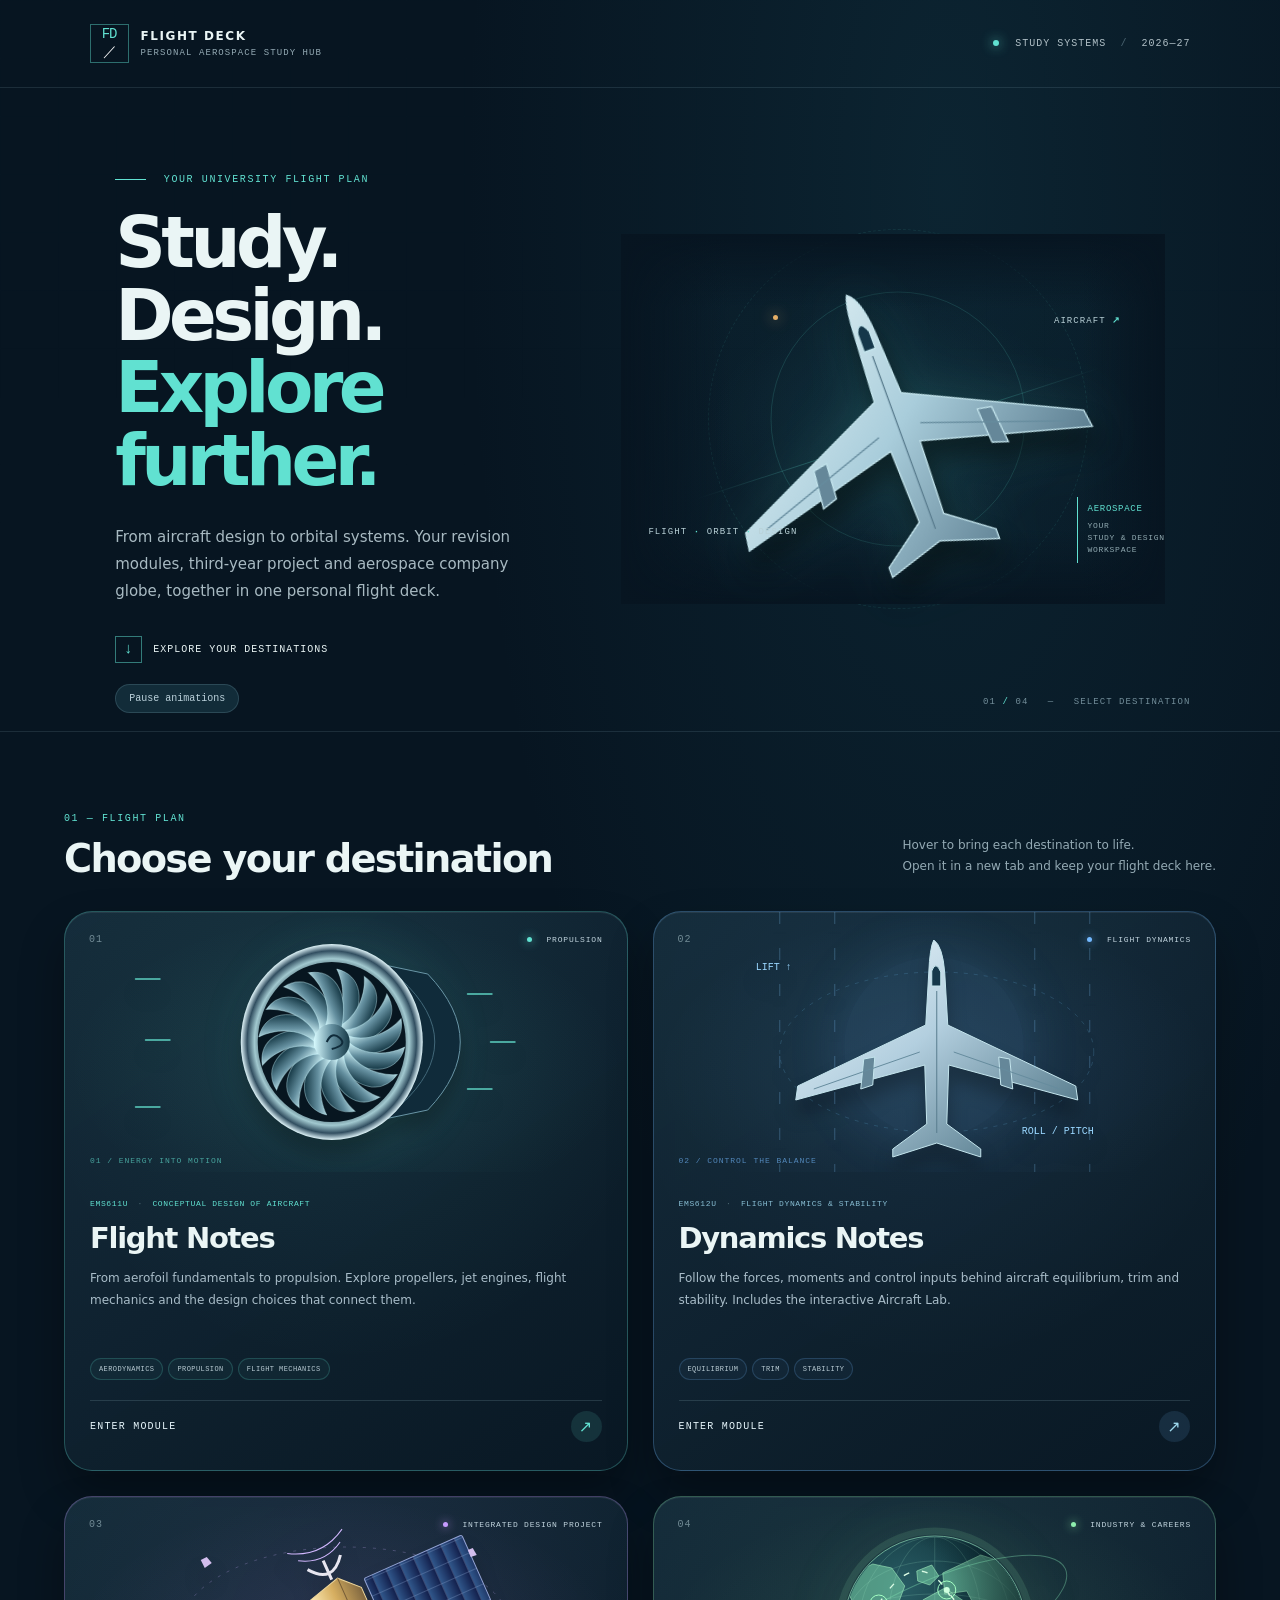
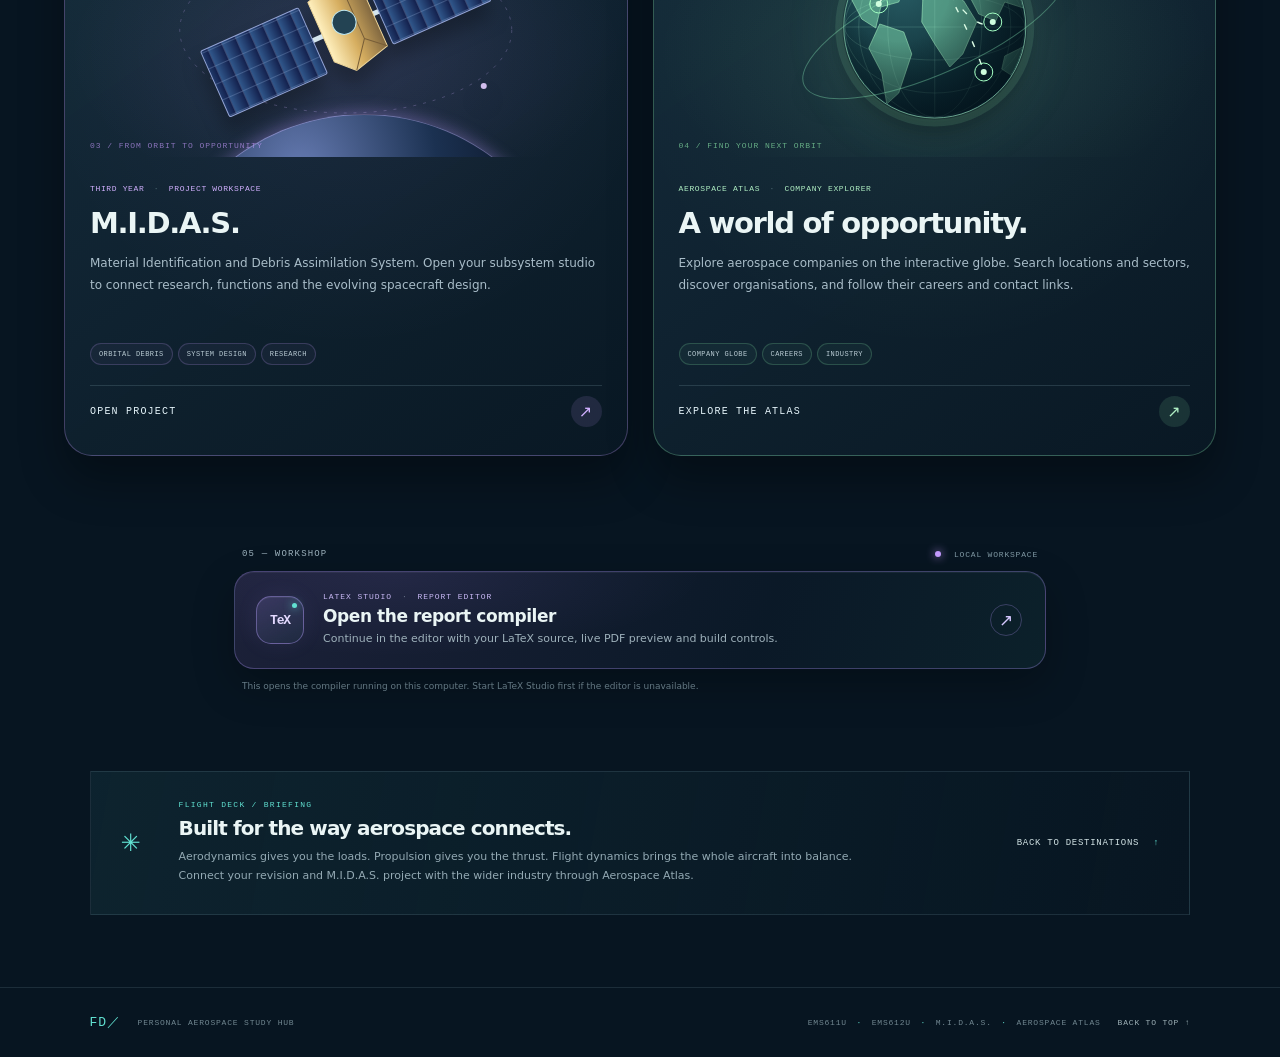
==== commit fb3be4a8: "Add LaTeX Studio workshop link" ====
--- a/index.html
+++ b/index.html
@@ -6,49 +6,10 @@
 <meta name="theme-color" content="#071521">
 <meta name="description" content="Aerospace study hub for EMS611U Flight Notes and EMS612U Dynamics Notes.">
 <title>Flight Deck · Aerospace Study Hub</title>
-<link rel="stylesheet" href="hub.css?v=20261112-network">
+<link rel="stylesheet" href="hub.css">
 </head>
 <body>
 <div class="sky-noise" aria-hidden="true"></div><header class="topbar"><a class="wordmark" href="#top" aria-label="Flight Deck home"><span class="mark">FD<span>／</span></span><span>FLIGHT DECK<small>PERSONAL AEROSPACE STUDY HUB</small></span></a><span class="top-meta"><i></i> STUDY SYSTEMS <span class="top-divider">/</span> 2026—27</span></header>
-<main id="top"><section class="hero"><div class="hero-copy"><p class="eyebrow"><span class="eyebrow-line"></span> YOUR UNIVERSITY FLIGHT PLAN</p><h1>Study. Design.<br><em>Explore further.</em></h1><p class="hero-intro">From aircraft design to orbital systems. Your revision modules, third-year project and aerospace company globe, together in one personal flight deck.</p><a class="scroll-link" href="#modules"><span>↓</span> EXPLORE YOUR DESTINATIONS</a><div class="coordinates">51°30′N &nbsp; 00°04′W <span>·</span> LONDON, UK</div></div><div class="hero-visual" role="group" aria-label="Animated aerospace network connecting an aircraft, propulsion, the M.I.D.A.S. satellite and the aerospace company globe">
-<svg class="hub-universe" viewBox="0 0 600 370">
- <defs>
-  <radialGradient id="hubCore"><stop stop-color="#225e6d"/><stop offset="1" stop-color="#0a1d2a"/></radialGradient>
-  <linearGradient id="hubPlane" x2="1" y2="1"><stop stop-color="#f5ffff"/><stop offset="1" stop-color="#699bb0"/></linearGradient>
-  <linearGradient id="hubSolar" x2="1" y2="1"><stop stop-color="#7190d5"/><stop offset="1" stop-color="#263667"/></linearGradient>
- </defs>
- <g fill="none" stroke="#64d9d2"><ellipse cx="300" cy="185" rx="230" ry="123" opacity=".16"/><ellipse cx="300" cy="185" rx="180" ry="90" opacity=".2" stroke-dasharray="4 9"/><circle cx="300" cy="185" r="63" opacity=".3"/><path class="hub-stream" d="M88 185C135 84 218 68 300 185S465 287 512 185" stroke-width="1.4" stroke-dasharray="8 12" opacity=".55"/><path class="hub-stream reverse" d="M88 185C135 286 218 302 300 185S465 83 512 185" stroke-width="1.4" stroke-dasharray="5 14" opacity=".45"/></g>
- <circle cx="300" cy="185" r="52" fill="url(#hubCore)" stroke="#72dbd3" stroke-opacity=".55"/>
- <circle cx="300" cy="185" r="41" fill="none" stroke="#7cebe0" stroke-opacity=".2" stroke-dasharray="3 7"/>
- <text x="300" y="181" fill="#e8ffff" text-anchor="middle" font-family="system-ui,sans-serif" font-size="14" font-weight="700" letter-spacing="2">FLIGHT</text><text x="300" y="200" fill="#72e4d5" text-anchor="middle" font-family="system-ui,sans-serif" font-size="14" font-weight="700" letter-spacing="2">DECK</text>
- <!-- Propulsion / turbine -->
- <a href="modules/ems611u/index.html" target="_blank" rel="noopener" aria-label="Open EMS611U Flight Notes">
- <g class="hub-node hub-engine" transform="translate(111 104)"><circle r="43" fill="#102936" stroke="#75e4d2" stroke-opacity=".65"/><circle r="30" fill="#081a24" stroke="#a5eae4" stroke-width="2"/><g class="hub-fan" fill="#99d3db" opacity=".9"><path d="M0 -4C7 -12 7 -21 1 -28C14 -25 17 -14 8 -3Z"/><path d="M0 -4C7 -12 7 -21 1 -28C14 -25 17 -14 8 -3Z" transform="rotate(60)"/><path d="M0 -4C7 -12 7 -21 1 -28C14 -25 17 -14 8 -3Z" transform="rotate(120)"/><path d="M0 -4C7 -12 7 -21 1 -28C14 -25 17 -14 8 -3Z" transform="rotate(180)"/><path d="M0 -4C7 -12 7 -21 1 -28C14 -25 17 -14 8 -3Z" transform="rotate(240)"/><path d="M0 -4C7 -12 7 -21 1 -28C14 -25 17 -14 8 -3Z" transform="rotate(300)"/></g><circle r="6" fill="#d7ffff"/></g>
- </a>
-<!-- Flight dynamics / top-down aircraft -->
- <a href="modules/ems612u/index.html" target="_blank" rel="noopener" aria-label="Open EMS612U Dynamics Notes">
- <g class="hub-node hub-aircraft" transform="translate(489 103)"><circle r="43" fill="#102936" stroke="#87cafa" stroke-opacity=".65"/><g class="hub-plane-motion" fill="url(#hubPlane)" stroke="#d5f7ff" stroke-width="1"><path d="M0 -32 C-4 -28 -5 -20 -5 -11 L-31 7 L-31 13 L-5 7 L-5 21 L-15 28 L-15 32 L0 27 L15 32 L15 28 L5 21 L5 7 L31 13 L31 7 L5 -11 L5 -20 C5 -28 4 -28 0 -32Z"/><path d="M0 -23 Q-3 -21 -3 -15 H3 Q3 -21 0 -23Z" fill="#163a4b"/></g></g>
- </a>
-<!-- MIDAS / satellite -->
- <a href="https://andreaspoimen.github.io/3rd-Year-Project/subsystems.html?system=54b44b2a-ae81-4933-ac30-6622299d8ea2" target="_blank" rel="noopener" aria-label="Open M.I.D.A.S.">
- <g class="hub-node hub-satellite" transform="translate(110 267)"><circle r="43" fill="#172439" stroke="#cdb5ff" stroke-opacity=".6"/><g class="hub-satellite-motion"><path d="M-27 0H27" stroke="#e2dbf6" stroke-width="3"/><path d="M-36 -17h23v34h-23zM13 -17h23v34H13z" fill="url(#hubSolar)" stroke="#9eb9ef"/><path d="M-36 0h23M13 0h23M-25 -17v34M25 -17v34" fill="none" stroke="#adc3ee" stroke-opacity=".5"/><rect x="-12" y="-19" width="24" height="38" rx="4" fill="#d0ae6c" stroke="#fbe2a6"/><circle r="6" fill="#234353" stroke="#c7f4fb"/><path d="M0 -20v-9M-8 -30q8 9 16 0" stroke="#e7e0ff" fill="none"/></g></g>
- </a>
-<!-- Atlas / globe -->
- <a href="atlas/index.html" target="_blank" rel="noopener" aria-label="Open Aerospace Atlas">
- <g class="hub-node hub-globe" transform="translate(489 267)"><circle r="43" fill="#102936" stroke="#98e7b6" stroke-opacity=".65"/><circle r="31" fill="#164443" stroke="#8eddb2"/><g class="hub-world" fill="none" stroke="#9beec0" stroke-opacity=".75"><ellipse rx="16" ry="31"/><ellipse rx="27" ry="31"/><ellipse rx="31" ry="13"/><path d="M-31 0H31M0 -31V31"/></g><circle cx="-13" cy="-9" r="3" fill="#d0ffe1"/><circle cx="13" cy="5" r="3" fill="#d0ffe1"/><circle cx="3" cy="-17" r="2.5" fill="#d0ffe1"/></g>
-</a>
- <g fill="#a5c6d0" font-family="monospace" font-size="9" letter-spacing="1.2" text-anchor="middle"><text x="111" y="52">PROPULSION</text><text x="489" y="52">FLIGHT DYNAMICS</text><text x="110" y="327">M.I.D.A.S.</text><text x="489" y="327">AEROSPACE ATLAS</text></g>
-</svg></div><button class="motion-toggle" type="button" aria-pressed="false">Pause animations</button><div class="hero-index">01 <span>/</span> 04 &nbsp; — &nbsp; SELECT DESTINATION</div></section>
-<section class="modules" id="modules"><div class="section-head"><div><p class="eyebrow">01 — FLIGHT PLAN</p><h2>Choose your destination</h2></div><p>Hover to bring each destination to life.<br>Open it in a new tab and keep your flight deck here.</p></div><div class="module-grid"><article class="module-card card-prop"><div class="card-top"><span class="module-number">01</span><span class="card-tag"><i></i> PROPULSION</span></div><div class="scene engine-scene" aria-hidden="true"><div class="scene-halo"></div><svg viewBox="0 0 420 260"><defs><linearGradient id="fanMetal"><stop stop-color="#d8fbff"/><stop offset=".5" stop-color="#648f9f"/><stop offset="1" stop-color="#163946"/></linearGradient><radialGradient id="fanRim"><stop offset=".7" stop-color="#142a37"/><stop offset=".85" stop-color="#a1c8cf"/><stop offset=".93" stop-color="#314e60"/><stop offset="1" stop-color="#e1f6fb"/></radialGradient></defs><g class="engine-float"><path d="M196 42L292 62Q357 130 292 198L196 218" fill="#102b3a" stroke="#6995a6"/><path d="M265 67Q333 130 265 193" fill="none" stroke="#426879"/><ellipse cx="196" cy="130" rx="91" ry="98" fill="url(#fanRim)"/><ellipse cx="196" cy="130" rx="74" ry="80" fill="#071620"/><g transform="translate(196 130)"><g class="fan-spin"><g transform="rotate(0)"><path d="M0 -17C12 -29 15 -53 5 -73C30 -67 35 -40 15 -10Z" fill="url(#fanMetal)" stroke="#c9f7ff" stroke-opacity=".4"/></g><g transform="rotate(22.5)"><path d="M0 -17C12 -29 15 -53 5 -73C30 -67 35 -40 15 -10Z" fill="url(#fanMetal)" stroke="#c9f7ff" stroke-opacity=".4"/></g><g transform="rotate(45)"><path d="M0 -17C12 -29 15 -53 5 -73C30 -67 35 -40 15 -10Z" fill="url(#fanMetal)" stroke="#c9f7ff" stroke-opacity=".4"/></g><g transform="rotate(67.5)"><path d="M0 -17C12 -29 15 -53 5 -73C30 -67 35 -40 15 -10Z" fill="url(#fanMetal)" stroke="#c9f7ff" stroke-opacity=".4"/></g><g transform="rotate(90)"><path d="M0 -17C12 -29 15 -53 5 -73C30 -67 35 -40 15 -10Z" fill="url(#fanMetal)" stroke="#c9f7ff" stroke-opacity=".4"/></g><g transform="rotate(112.5)"><path d="M0 -17C12 -29 15 -53 5 -73C30 -67 35 -40 15 -10Z" fill="url(#fanMetal)" stroke="#c9f7ff" stroke-opacity=".4"/></g><g transform="rotate(135)"><path d="M0 -17C12 -29 15 -53 5 -73C30 -67 35 -40 15 -10Z" fill="url(#fanMetal)" stroke="#c9f7ff" stroke-opacity=".4"/></g><g transform="rotate(157.5)"><path d="M0 -17C12 -29 15 -53 5 -73C30 -67 35 -40 15 -10Z" fill="url(#fanMetal)" stroke="#c9f7ff" stroke-opacity=".4"/></g><g transform="rotate(180)"><path d="M0 -17C12 -29 15 -53 5 -73C30 -67 35 -40 15 -10Z" fill="url(#fanMetal)" stroke="#c9f7ff" stroke-opacity=".4"/></g><g transform="rotate(202.5)"><path d="M0 -17C12 -29 15 -53 5 -73C30 -67 35 -40 15 -10Z" fill="url(#fanMetal)" stroke="#c9f7ff" stroke-opacity=".4"/></g><g transform="rotate(225)"><path d="M0 -17C12 -29 15 -53 5 -73C30 -67 35 -40 15 -10Z" fill="url(#fanMetal)" stroke="#c9f7ff" stroke-opacity=".4"/></g><g transform="rotate(247.5)"><path d="M0 -17C12 -29 15 -53 5 -73C30 -67 35 -40 15 -10Z" fill="url(#fanMetal)" stroke="#c9f7ff" stroke-opacity=".4"/></g><g transform="rotate(270)"><path d="M0 -17C12 -29 15 -53 5 -73C30 -67 35 -40 15 -10Z" fill="url(#fanMetal)" stroke="#c9f7ff" stroke-opacity=".4"/></g><g transform="rotate(292.5)"><path d="M0 -17C12 -29 15 -53 5 -73C30 -67 35 -40 15 -10Z" fill="url(#fanMetal)" stroke="#c9f7ff" stroke-opacity=".4"/></g><g transform="rotate(315)"><path d="M0 -17C12 -29 15 -53 5 -73C30 -67 35 -40 15 -10Z" fill="url(#fanMetal)" stroke="#c9f7ff" stroke-opacity=".4"/></g><g transform="rotate(337.5)"><path d="M0 -17C12 -29 15 -53 5 -73C30 -67 35 -40 15 -10Z" fill="url(#fanMetal)" stroke="#c9f7ff" stroke-opacity=".4"/></g></g><circle r="18" fill="url(#fanMetal)"/><path d="M-5 0Q0 -11 8 -4T0 7" fill="none" stroke="#102b3a" stroke-width="2"/></g></g><g class="flow-trails" fill="none" stroke="#68ead6" stroke-width="2" stroke-linecap="round"><path d="M0 67H89"/><path d="M10 128H85"/><path d="M0 195H86"/><path d="M332 82H420"/><path d="M355 130H430"/><path d="M332 177H425"/></g></svg><span class="scene-note">01 / ENERGY INTO MOTION</span></div><div class="card-content"><p class="card-kicker">EMS611U <span>·</span> CONCEPTUAL DESIGN OF AIRCRAFT</p><h3>EMS611U<span style="display:block;font-size:17px;font-weight:500;letter-spacing:0;margin-top:6px;color:#a9bdc9">Flight Notes</span></h3><p class="card-description">From aerofoil fundamentals to propulsion. Explore propellers, jet engines, flight mechanics and the design choices that connect them.</p><div class="topic-row"><span>AERODYNAMICS</span><span>PROPULSION</span><span>FLIGHT MECHANICS</span></div><a class="launch-link" href="modules/ems611u/index.html" target="_blank" rel="noopener"><span>ENTER MODULE</span><b>↗</b></a></div></article><article class="module-card card-dynamics"><div class="card-top"><span class="module-number">02</span><span class="card-tag"><i></i> FLIGHT DYNAMICS</span></div><div class="scene aircraft-scene" aria-hidden="true"><div class="scene-halo"></div><svg viewBox="0 0 420 260"><defs><linearGradient id="airframeMetal" x1="0" x2="1" y2="1"><stop stop-color="#f4fcff"/><stop offset=".45" stop-color="#b3cfdf"/><stop offset="1" stop-color="#416879"/></linearGradient></defs><ellipse cx="212" cy="140" rx="157" ry="80" fill="none" stroke="#6cb8e4" stroke-opacity=".2" stroke-dasharray="4 6"/><g class="aircraft-bank">
-  <g stroke="#c4e5ed" stroke-width="1.2" stroke-linejoin="round">
-    <!-- Symmetrical swept wings and horizontal tail, seen from above. -->
-    <path d="M210 103 L78 168 L72 182 L195 153 L195 190 L156 217 L156 227 L210 213 L264 227 L264 217 L225 190 L225 153 L348 182 L342 168 Z" fill="url(#airframeMetal)"/>
-    <!-- Main fuselage extends along the same centreline as the wings. -->
-    <path d="M210 22 C202 29 198 47 198 68 L198 180 C198 204 202 222 210 234 C218 222 222 204 222 180 L222 68 C222 47 218 29 210 22 Z" fill="url(#airframeMetal)"/>
-    <path d="M210 45 C205 48 203 56 203 67 L217 67 C217 56 215 48 210 45 Z" fill="#15374a" stroke="#90bed0"/>
-    <path d="M210 72 V219" fill="none" stroke="#7299aa" stroke-opacity=".65"/>
-    <path d="M145 151 L142 174 L153 171 L155 147 Z M275 151 L278 174 L267 171 L265 147 Z" fill="#658799"/>
-    <path d="M90 174 L190 142 M330 174 L230 142 M165 220 L195 207 M255 220 L225 207" fill="none" stroke="#668c9e"/>
-  </g>
-</g><g class="airflow-lines" stroke="#85ceff" fill="none" stroke-dasharray="12 24"><path d="M55 0V260M110 0V260M310 0V260M365 0V260"/></g><g fill="#9ad7ff" font-family="monospace" font-size="10"><text x="31" y="58">LIFT ↑</text><text x="297" y="222">ROLL / PITCH</text></g></svg><span class="scene-note">02 / CONTROL THE BALANCE</span></div><div class="card-content"><p class="card-kicker">EMS612U <span>·</span> FLIGHT DYNAMICS &amp; STABILITY</p><h3>EMS612U<span style="display:block;font-size:17px;font-weight:500;letter-spacing:0;margin-top:6px;color:#a9bdc9">Dynamics Notes</span></h3><p class="card-description">Follow the forces, moments and control inputs behind aircraft equilibrium, trim and stability. Includes the interactive Aircraft Lab.</p><div class="topic-row"><span>EQUILIBRIUM</span><span>TRIM</span><span>STABILITY</span></div><a class="launch-link" href="modules/ems612u/index.html" target="_blank" rel="noopener"><span>ENTER MODULE</span><b>↗</b></a></div></article><article class="module-card card-project"><div class="card-top"><span class="module-number">03</span><span class="card-tag"><i></i> INTEGRATED DESIGN PROJECT</span></div><div class="scene orbit-scene" aria-hidden="true"><div class="planet-limb"></div><svg viewBox="0 0 420 260"><defs><linearGradient id="solarPanel"><stop stop-color="#30578b"/><stop offset="1" stop-color="#111c48"/></linearGradient><linearGradient id="satBody"><stop stop-color="#fff0be"/><stop offset=".5" stop-color="#d6ae60"/><stop offset="1" stop-color="#806740"/></linearGradient><pattern id="solarCells" width="15" height="17" patternUnits="userSpaceOnUse"><rect width="15" height="17" fill="url(#solarPanel)"/><path d="M0 0H15V17" fill="none" stroke="#849dc7" stroke-width=".7"/></pattern></defs><ellipse cx="210" cy="133" rx="166" ry="83" fill="none" stroke="#cdb2ff" stroke-opacity=".25" stroke-dasharray="3 7"/><g class="satellite-drift"><g transform="translate(210 129) rotate(-24)"><path d="M-105 0H105" stroke="#d4e5ee" stroke-width="5"/><rect x="-143" y="-36" width="107" height="72" rx="2" fill="url(#solarCells)" stroke="#93a3d4"/><rect x="36" y="-36" width="107" height="72" rx="2" fill="url(#solarCells)" stroke="#93a3d4"/><path d="M-25 -37L12 -47 30 -29V35L-8 45 -25 28Z" fill="url(#satBody)" stroke="#efd79b"/><path d="M12 -47V19L-8 45M12 19L30 35" fill="none" stroke="#785e38"/><circle cx="0" cy="-4" r="12" fill="#234353" stroke="#bde6ef"/><path d="M6 -48V-69M-12 -67Q6 -43 24 -67" fill="none" stroke="#e7e6f0" stroke-width="3"/><g class="signal-rings" fill="none" stroke="#d2b8ff"><path d="M-17 -79Q6 -65 29 -79M-24 -90Q6 -72 36 -90"/></g></g></g><g class="orbital-debris" fill="#d2beed"><path d="M65 63l6 -3 5 6 -7 5Z"/><circle cx="348" cy="189" r="3"/><path d="M332 53l5 -2 4 7 -6 2Z"/></g></svg><span class="scene-note">03 / FROM ORBIT TO OPPORTUNITY</span></div><div class="card-content"><p class="card-kicker">THIRD YEAR <span>·</span> PROJECT WORKSPACE</p><h3>M.I.D.A.S.</h3><p class="card-description">Material Identification and Debris Assimilation System. Open your subsystem studio to connect research, functions and the evolving spacecraft design.</p><div class="topic-row"><span>ORBITAL DEBRIS</span><span>SYSTEM DESIGN</span><span>RESEARCH</span></div><a class="launch-link" href="https://andreaspoimen.github.io/3rd-Year-Project/subsystems.html?system=54b44b2a-ae81-4933-ac30-6622299d8ea2" target="_blank" rel="noopener"><span>OPEN PROJECT</span><b>↗</b></a></div></article><article class="module-card card-atlas"><div class="card-top"><span class="module-number">04</span><span class="card-tag"><i></i> INDUSTRY &amp; CAREERS</span></div><div class="scene atlas-scene" aria-hidden="true"><div class="scene-halo"></div><svg viewBox="0 0 420 260"><defs><radialGradient id="atlasOcean" cx="32%" cy="28%" r="78%"><stop stop-color="#285c64"/><stop offset=".6" stop-color="#12353d"/><stop offset="1" stop-color="#071c29"/></radialGradient><radialGradient id="atlasShade" cx="30%" cy="30%" r="80%"><stop offset=".35" stop-color="#03141b" stop-opacity="0"/><stop offset="1" stop-color="#03141b" stop-opacity=".8"/></radialGradient><clipPath id="atlasClip"><circle cx="210" cy="130" r="90"/></clipPath></defs><circle cx="210" cy="130" r="96" fill="none" stroke="#91efb4" stroke-opacity=".12" stroke-width="7"/><circle cx="210" cy="130" r="91" fill="url(#atlasOcean)" stroke="#a0f1c6" stroke-opacity=".6"/><g clip-path="url(#atlasClip)"><g class="atlas-world" fill="#70c4a1" fill-opacity=".63" stroke="#a0ebbd" stroke-width=".6"><path d="M126 78l22-11 19 4 13 18-6 16-18 5-5 21-14-9-12-23Z M155 127l24 8 8 22-13 39-12 11-5-31-13-25Z M192 74l15-6 7 11-9 9-12-4Z M198 103l22-12 19 13 13 21-14 32-13 13-15-23-13-22Z M218 76l38-18 38 12 25 25-14 18-25-8-9 19-17-7-12-23-22 3Z M280 159l20-10 25 11-1 20-27 5-20-13Z"/><g transform="translate(300 0)"><path d="M126 78l22-11 19 4 13 18-6 16-18 5-5 21-14-9-12-23Z M155 127l24 8 8 22-13 39-12 11-5-31-13-25Z M192 74l15-6 7 11-9 9-12-4Z M198 103l22-12 19 13 13 21-14 32-13 13-15-23-13-22Z M218 76l38-18 38 12 25 25-14 18-25-8-9 19-17-7-12-23-22 3Z M280 159l20-10 25 11-1 20-27 5-20-13Z"/></g></g><g fill="none" stroke="#a2eac8" stroke-opacity=".18"><ellipse cx="210" cy="130" rx="47" ry="90"/><ellipse cx="210" cy="130" rx="76" ry="90"/><ellipse cx="210" cy="130" rx="90" ry="33"/><ellipse cx="210" cy="130" rx="90" ry="66"/><path d="M120 130h180M210 40v180"/></g><circle cx="210" cy="130" r="90" fill="url(#atlasShade)"/></g><ellipse cx="210" cy="130" rx="143" ry="46" transform="rotate(-24 210 130)" fill="none" stroke="#86e8b6" stroke-opacity=".38"/><g class="atlas-routes" fill="none" stroke="#dbfce5" stroke-width="1.4" stroke-dasharray="6 13"><path d="M154 107Q190 49 222 93T268 125M222 93Q250 145 259 175"/></g><g fill="#cfffdf"><circle cx="154" cy="107" r="3"/><circle cx="222" cy="93" r="3"/><circle cx="268" cy="125" r="3"/><circle cx="259" cy="175" r="3"/></g><g class="atlas-beacons" fill="none" stroke="#a3ffc3"><circle cx="154" cy="107" r="9"/><circle cx="222" cy="93" r="9"/><circle cx="268" cy="125" r="9"/><circle cx="259" cy="175" r="9"/></g></svg><span class="scene-note">04 / FIND YOUR NEXT ORBIT</span></div><div class="card-content"><p class="card-kicker">AEROSPACE ATLAS <span>·</span> COMPANY EXPLORER</p><h3>A world of opportunity.</h3><p class="card-description">Explore aerospace companies on the interactive globe. Search locations and sectors, discover organisations, and follow their careers and contact links.</p><div class="topic-row"><span>COMPANY GLOBE</span><span>CAREERS</span><span>INDUSTRY</span></div><a class="launch-link" href="atlas/index.html" target="_blank" rel="noopener"><span>EXPLORE THE ATLAS</span><b>↗</b></a></div></article></div></section>
-<section class="briefing"><div class="briefing-mark">✳</div><div><p class="eyebrow">FLIGHT DECK / BRIEFING</p><h2>Built for the way aerospace connects.</h2><p>Aerodynamics gives you the loads. Propulsion gives you the thrust. Flight dynamics brings the whole aircraft into balance. Connect your revision and M.I.D.A.S. project with the wider industry through Aerospace Atlas.</p></div><a href="#modules" class="briefing-cta">BACK TO DESTINATIONS <span>↑</span></a></section></main><footer><a class="footer-mark" href="#top">FD／</a><span>PERSONAL AEROSPACE STUDY HUB</span><span>EMS611U <b>·</b> EMS612U <b>·</b> M.I.D.A.S. <b>·</b> AEROSPACE ATLAS</span><a class="back-top" href="#top">BACK TO TOP ↑</a></footer><script src="hub.js"></script></body></html>
+<main id="top"><section class="hero"><div class="hero-copy"><p class="eyebrow"><span class="eyebrow-line"></span> YOUR UNIVERSITY FLIGHT PLAN</p><h1>Study. Design.<br><em>Explore further.</em></h1><p class="hero-intro">From aircraft design to orbital systems. Your revision modules, third-year project and aerospace company globe, together in one personal flight deck.</p><a class="scroll-link" href="#modules"><span>↓</span> EXPLORE YOUR DESTINATIONS</a><div class="coordinates">51°30′N &nbsp; 00°04′W <span>·</span> LONDON, UK</div></div><div class="hero-visual" aria-label="Illustration of an aircraft above an engineering flight grid"><div class="radar radar-a"></div><div class="radar radar-b"></div><div class="flight-path"></div><svg class="hero-plane" viewBox="0 0 420 260" role="img" aria-label="Swept-wing aircraft with defined cockpit, wings, engines and tail"><defs><linearGradient id="heroAirframe" x1="0" x2="1" y2="1"><stop stop-color="#f7ffff"/><stop offset=".5" stop-color="#a9cddb"/><stop offset="1" stop-color="#426377"/></linearGradient></defs><g fill="url(#heroAirframe)" stroke="#c4e5ed" stroke-width="1"><path d="M209 28Q218 34 220 61L223 113 351 174 353 188 224 153 222 212 256 237 256 245 212 231 168 245 168 237 202 212 200 153 71 188 73 174 201 113 204 61Q205 36 209 28Z"/><path d="M207 59Q211 48 216 60L216 74 207 74Z" fill="#15374a"/><path d="M212 79V221" stroke="#597c8e"/><path d="M139 147L136 177 148 173 150 145ZM274 145L276 173 288 177 285 147Z" fill="#658799"/><path d="M89 177L195 140M229 140L335 177" stroke="#668c9e"/></g></svg><span class="visual-label label-alt">AIRCRAFT <b>↗</b></span><span class="visual-label label-hdg">FLIGHT <b>·</b> ORBIT <b>·</b> DESIGN</span><div class="visual-stamp"><span>AEROSPACE</span><b>YOUR<br>STUDY &amp; DESIGN<br>WORKSPACE</b></div><div class="visual-orbit"></div></div><button class="motion-toggle" type="button" aria-pressed="false">Pause animations</button><div class="hero-index">01 <span>/</span> 04 &nbsp; — &nbsp; SELECT DESTINATION</div></section>
+<section class="modules" id="modules"><div class="section-head"><div><p class="eyebrow">01 — FLIGHT PLAN</p><h2>Choose your destination</h2></div><p>Hover to bring each destination to life.<br>Open it in a new tab and keep your flight deck here.</p></div><div class="module-grid"><article class="module-card card-prop"><div class="card-top"><span class="module-number">01</span><span class="card-tag"><i></i> PROPULSION</span></div><div class="scene engine-scene" aria-hidden="true"><div class="scene-halo"></div><svg viewBox="0 0 420 260"><defs><linearGradient id="fanMetal"><stop stop-color="#d8fbff"/><stop offset=".5" stop-color="#648f9f"/><stop offset="1" stop-color="#163946"/></linearGradient><radialGradient id="fanRim"><stop offset=".7" stop-color="#142a37"/><stop offset=".85" stop-color="#a1c8cf"/><stop offset=".93" stop-color="#314e60"/><stop offset="1" stop-color="#e1f6fb"/></radialGradient></defs><g class="engine-float"><path d="M196 42L292 62Q357 130 292 198L196 218" fill="#102b3a" stroke="#6995a6"/><path d="M265 67Q333 130 265 193" fill="none" stroke="#426879"/><ellipse cx="196" cy="130" rx="91" ry="98" fill="url(#fanRim)"/><ellipse cx="196" cy="130" rx="74" ry="80" fill="#071620"/><g transform="translate(196 130)"><g class="fan-spin"><g transform="rotate(0)"><path d="M0 -17C12 -29 15 -53 5 -73C30 -67 35 -40 15 -10Z" fill="url(#fanMetal)" stroke="#c9f7ff" stroke-opacity=".4"/></g><g transform="rotate(22.5)"><path d="M0 -17C12 -29 15 -53 5 -73C30 -67 35 -40 15 -10Z" fill="url(#fanMetal)" stroke="#c9f7ff" stroke-opacity=".4"/></g><g transform="rotate(45)"><path d="M0 -17C12 -29 15 -53 5 -73C30 -67 35 -40 15 -10Z" fill="url(#fanMetal)" stroke="#c9f7ff" stroke-opacity=".4"/></g><g transform="rotate(67.5)"><path d="M0 -17C12 -29 15 -53 5 -73C30 -67 35 -40 15 -10Z" fill="url(#fanMetal)" stroke="#c9f7ff" stroke-opacity=".4"/></g><g transform="rotate(90)"><path d="M0 -17C12 -29 15 -53 5 -73C30 -67 35 -40 15 -10Z" fill="url(#fanMetal)" stroke="#c9f7ff" stroke-opacity=".4"/></g><g transform="rotate(112.5)"><path d="M0 -17C12 -29 15 -53 5 -73C30 -67 35 -40 15 -10Z" fill="url(#fanMetal)" stroke="#c9f7ff" stroke-opacity=".4"/></g><g transform="rotate(135)"><path d="M0 -17C12 -29 15 -53 5 -73C30 -67 35 -40 15 -10Z" fill="url(#fanMetal)" stroke="#c9f7ff" stroke-opacity=".4"/></g><g transform="rotate(157.5)"><path d="M0 -17C12 -29 15 -53 5 -73C30 -67 35 -40 15 -10Z" fill="url(#fanMetal)" stroke="#c9f7ff" stroke-opacity=".4"/></g><g transform="rotate(180)"><path d="M0 -17C12 -29 15 -53 5 -73C30 -67 35 -40 15 -10Z" fill="url(#fanMetal)" stroke="#c9f7ff" stroke-opacity=".4"/></g><g transform="rotate(202.5)"><path d="M0 -17C12 -29 15 -53 5 -73C30 -67 35 -40 15 -10Z" fill="url(#fanMetal)" stroke="#c9f7ff" stroke-opacity=".4"/></g><g transform="rotate(225)"><path d="M0 -17C12 -29 15 -53 5 -73C30 -67 35 -40 15 -10Z" fill="url(#fanMetal)" stroke="#c9f7ff" stroke-opacity=".4"/></g><g transform="rotate(247.5)"><path d="M0 -17C12 -29 15 -53 5 -73C30 -67 35 -40 15 -10Z" fill="url(#fanMetal)" stroke="#c9f7ff" stroke-opacity=".4"/></g><g transform="rotate(270)"><path d="M0 -17C12 -29 15 -53 5 -73C30 -67 35 -40 15 -10Z" fill="url(#fanMetal)" stroke="#c9f7ff" stroke-opacity=".4"/></g><g transform="rotate(292.5)"><path d="M0 -17C12 -29 15 -53 5 -73C30 -67 35 -40 15 -10Z" fill="url(#fanMetal)" stroke="#c9f7ff" stroke-opacity=".4"/></g><g transform="rotate(315)"><path d="M0 -17C12 -29 15 -53 5 -73C30 -67 35 -40 15 -10Z" fill="url(#fanMetal)" stroke="#c9f7ff" stroke-opacity=".4"/></g><g transform="rotate(337.5)"><path d="M0 -17C12 -29 15 -53 5 -73C30 -67 35 -40 15 -10Z" fill="url(#fanMetal)" stroke="#c9f7ff" stroke-opacity=".4"/></g></g><circle r="18" fill="url(#fanMetal)"/><path d="M-5 0Q0 -11 8 -4T0 7" fill="none" stroke="#102b3a" stroke-width="2"/></g></g><g class="flow-trails" fill="none" stroke="#68ead6" stroke-width="2" stroke-linecap="round"><path d="M0 67H89"/><path d="M10 128H85"/><path d="M0 195H86"/><path d="M332 82H420"/><path d="M355 130H430"/><path d="M332 177H425"/></g></svg><span class="scene-note">01 / ENERGY INTO MOTION</span></div><div class="card-content"><p class="card-kicker">EMS611U <span>·</span> CONCEPTUAL DESIGN OF AIRCRAFT</p><h3>Flight Notes</h3><p class="card-description">From aerofoil fundamentals to propulsion. Explore propellers, jet engines, flight mechanics and the design choices that connect them.</p><div class="topic-row"><span>AERODYNAMICS</span><span>PROPULSION</span><span>FLIGHT MECHANICS</span></div><a class="launch-link" href="modules/ems611u/index.html" target="_blank" rel="noopener"><span>ENTER MODULE</span><b>↗</b></a></div></article><article class="module-card card-dynamics"><div class="card-top"><span class="module-number">02</span><span class="card-tag"><i></i> FLIGHT DYNAMICS</span></div><div class="scene aircraft-scene" aria-hidden="true"><div class="scene-halo"></div><svg viewBox="0 0 420 260"><defs><linearGradient id="airframeMetal" x1="0" x2="1" y2="1"><stop stop-color="#f4fcff"/><stop offset=".45" stop-color="#b3cfdf"/><stop offset="1" stop-color="#416879"/></linearGradient></defs><ellipse cx="212" cy="140" rx="157" ry="80" fill="none" stroke="#6cb8e4" stroke-opacity=".2" stroke-dasharray="4 6"/><g class="aircraft-bank"><g fill="url(#airframeMetal)" stroke="#c4e5ed" stroke-width="1"><path d="M209 28Q218 34 220 61L223 113 351 174 353 188 224 153 222 212 256 237 256 245 212 231 168 245 168 237 202 212 200 153 71 188 73 174 201 113 204 61Q205 36 209 28Z"/><path d="M207 59Q211 48 216 60L216 74 207 74Z" fill="#15374a"/><path d="M212 79V221" stroke="#597c8e"/><path d="M139 147L136 177 148 173 150 145ZM274 145L276 173 288 177 285 147Z" fill="#658799"/><path d="M89 177L195 140M229 140L335 177" stroke="#668c9e"/></g></g><g class="airflow-lines" stroke="#85ceff" fill="none" stroke-dasharray="12 24"><path d="M55 0V260M110 0V260M310 0V260M365 0V260"/></g><g fill="#9ad7ff" font-family="monospace" font-size="10"><text x="31" y="58">LIFT ↑</text><text x="297" y="222">ROLL / PITCH</text></g></svg><span class="scene-note">02 / CONTROL THE BALANCE</span></div><div class="card-content"><p class="card-kicker">EMS612U <span>·</span> FLIGHT DYNAMICS &amp; STABILITY</p><h3>Dynamics Notes</h3><p class="card-description">Follow the forces, moments and control inputs behind aircraft equilibrium, trim and stability. Includes the interactive Aircraft Lab.</p><div class="topic-row"><span>EQUILIBRIUM</span><span>TRIM</span><span>STABILITY</span></div><a class="launch-link" href="modules/ems612u/index.html" target="_blank" rel="noopener"><span>ENTER MODULE</span><b>↗</b></a></div></article><article class="module-card card-project"><div class="card-top"><span class="module-number">03</span><span class="card-tag"><i></i> INTEGRATED DESIGN PROJECT</span></div><div class="scene orbit-scene" aria-hidden="true"><div class="planet-limb"></div><svg viewBox="0 0 420 260"><defs><linearGradient id="solarPanel"><stop stop-color="#30578b"/><stop offset="1" stop-color="#111c48"/></linearGradient><linearGradient id="satBody"><stop stop-color="#fff0be"/><stop offset=".5" stop-color="#d6ae60"/><stop offset="1" stop-color="#806740"/></linearGradient><pattern id="solarCells" width="15" height="17" patternUnits="userSpaceOnUse"><rect width="15" height="17" fill="url(#solarPanel)"/><path d="M0 0H15V17" fill="none" stroke="#849dc7" stroke-width=".7"/></pattern></defs><ellipse cx="210" cy="133" rx="166" ry="83" fill="none" stroke="#cdb2ff" stroke-opacity=".25" stroke-dasharray="3 7"/><g class="satellite-drift"><g transform="translate(210 129) rotate(-24)"><path d="M-105 0H105" stroke="#d4e5ee" stroke-width="5"/><rect x="-143" y="-36" width="107" height="72" rx="2" fill="url(#solarCells)" stroke="#93a3d4"/><rect x="36" y="-36" width="107" height="72" rx="2" fill="url(#solarCells)" stroke="#93a3d4"/><path d="M-25 -37L12 -47 30 -29V35L-8 45 -25 28Z" fill="url(#satBody)" stroke="#efd79b"/><path d="M12 -47V19L-8 45M12 19L30 35" fill="none" stroke="#785e38"/><circle cx="0" cy="-4" r="12" fill="#234353" stroke="#bde6ef"/><path d="M6 -48V-69M-12 -67Q6 -43 24 -67" fill="none" stroke="#e7e6f0" stroke-width="3"/><g class="signal-rings" fill="none" stroke="#d2b8ff"><path d="M-17 -79Q6 -65 29 -79M-24 -90Q6 -72 36 -90"/></g></g></g><g class="orbital-debris" fill="#d2beed"><path d="M65 63l6 -3 5 6 -7 5Z"/><circle cx="348" cy="189" r="3"/><path d="M332 53l5 -2 4 7 -6 2Z"/></g></svg><span class="scene-note">03 / FROM ORBIT TO OPPORTUNITY</span></div><div class="card-content"><p class="card-kicker">THIRD YEAR <span>·</span> PROJECT WORKSPACE</p><h3>M.I.D.A.S.</h3><p class="card-description">Material Identification and Debris Assimilation System. Open your subsystem studio to connect research, functions and the evolving spacecraft design.</p><div class="topic-row"><span>ORBITAL DEBRIS</span><span>SYSTEM DESIGN</span><span>RESEARCH</span></div><a class="launch-link" href="https://andreaspoimen.github.io/3rd-Year-Project/subsystems.html?system=54b44b2a-ae81-4933-ac30-6622299d8ea2" target="_blank" rel="noopener"><span>OPEN PROJECT</span><b>↗</b></a></div></article><article class="module-card card-atlas"><div class="card-top"><span class="module-number">04</span><span class="card-tag"><i></i> INDUSTRY &amp; CAREERS</span></div><div class="scene atlas-scene" aria-hidden="true"><div class="scene-halo"></div><svg viewBox="0 0 420 260"><defs><radialGradient id="atlasOcean" cx="32%" cy="28%" r="78%"><stop stop-color="#285c64"/><stop offset=".6" stop-color="#12353d"/><stop offset="1" stop-color="#071c29"/></radialGradient><radialGradient id="atlasShade" cx="30%" cy="30%" r="80%"><stop offset=".35" stop-color="#03141b" stop-opacity="0"/><stop offset="1" stop-color="#03141b" stop-opacity=".8"/></radialGradient><clipPath id="atlasClip"><circle cx="210" cy="130" r="90"/></clipPath></defs><circle cx="210" cy="130" r="96" fill="none" stroke="#91efb4" stroke-opacity=".12" stroke-width="7"/><circle cx="210" cy="130" r="91" fill="url(#atlasOcean)" stroke="#a0f1c6" stroke-opacity=".6"/><g clip-path="url(#atlasClip)"><g class="atlas-world" fill="#70c4a1" fill-opacity=".63" stroke="#a0ebbd" stroke-width=".6"><path d="M126 78l22-11 19 4 13 18-6 16-18 5-5 21-14-9-12-23Z M155 127l24 8 8 22-13 39-12 11-5-31-13-25Z M192 74l15-6 7 11-9 9-12-4Z M198 103l22-12 19 13 13 21-14 32-13 13-15-23-13-22Z M218 76l38-18 38 12 25 25-14 18-25-8-9 19-17-7-12-23-22 3Z M280 159l20-10 25 11-1 20-27 5-20-13Z"/><g transform="translate(300 0)"><path d="M126 78l22-11 19 4 13 18-6 16-18 5-5 21-14-9-12-23Z M155 127l24 8 8 22-13 39-12 11-5-31-13-25Z M192 74l15-6 7 11-9 9-12-4Z M198 103l22-12 19 13 13 21-14 32-13 13-15-23-13-22Z M218 76l38-18 38 12 25 25-14 18-25-8-9 19-17-7-12-23-22 3Z M280 159l20-10 25 11-1 20-27 5-20-13Z"/></g></g><g fill="none" stroke="#a2eac8" stroke-opacity=".18"><ellipse cx="210" cy="130" rx="47" ry="90"/><ellipse cx="210" cy="130" rx="76" ry="90"/><ellipse cx="210" cy="130" rx="90" ry="33"/><ellipse cx="210" cy="130" rx="90" ry="66"/><path d="M120 130h180M210 40v180"/></g><circle cx="210" cy="130" r="90" fill="url(#atlasShade)"/></g><ellipse cx="210" cy="130" rx="143" ry="46" transform="rotate(-24 210 130)" fill="none" stroke="#86e8b6" stroke-opacity=".38"/><g class="atlas-routes" fill="none" stroke="#dbfce5" stroke-width="1.4" stroke-dasharray="6 13"><path d="M154 107Q190 49 222 93T268 125M222 93Q250 145 259 175"/></g><g fill="#cfffdf"><circle cx="154" cy="107" r="3"/><circle cx="222" cy="93" r="3"/><circle cx="268" cy="125" r="3"/><circle cx="259" cy="175" r="3"/></g><g class="atlas-beacons" fill="none" stroke="#a3ffc3"><circle cx="154" cy="107" r="9"/><circle cx="222" cy="93" r="9"/><circle cx="268" cy="125" r="9"/><circle cx="259" cy="175" r="9"/></g></svg><span class="scene-note">04 / FIND YOUR NEXT ORBIT</span></div><div class="card-content"><p class="card-kicker">AEROSPACE ATLAS <span>·</span> COMPANY EXPLORER</p><h3>A world of opportunity.</h3><p class="card-description">Explore aerospace companies on the interactive globe. Search locations and sectors, discover organisations, and follow their careers and contact links.</p><div class="topic-row"><span>COMPANY GLOBE</span><span>CAREERS</span><span>INDUSTRY</span></div><a class="launch-link" href="atlas/index.html" target="_blank" rel="noopener"><span>EXPLORE THE ATLAS</span><b>↗</b></a></div></article></div></section>
+<section class="compiler-shelf" aria-labelledby="compiler-title"><div class="compiler-shelf-head"><p class="eyebrow">05 — WORKSHOP</p><span class="compiler-local"><i></i> LOCAL WORKSPACE</span></div><a class="compiler-tab" href="http://127.0.0.1:18772/?report=a2f5d5072ce1fd0b0a6b8d5d28606bde&amp;theme=dark" target="_blank" rel="noopener"><span class="compiler-emblem" aria-hidden="true"><b>TeX</b><i></i></span><span class="compiler-copy"><small>LATEX STUDIO <span>·</span> REPORT EDITOR</small><strong id="compiler-title">Open the report compiler</strong><span class="compiler-description">Continue in the editor with your LaTeX source, live PDF preview and build controls.</span></span><span class="compiler-arrow" aria-hidden="true">↗</span></a><p class="compiler-note">This opens the compiler running on this computer. Start LaTeX Studio first if the editor is unavailable.</p></section><section class="briefing"><div class="briefing-mark">✳</div><div><p class="eyebrow">FLIGHT DECK / BRIEFING</p><h2>Built for the way aerospace connects.</h2><p>Aerodynamics gives you the loads. Propulsion gives you the thrust. Flight dynamics brings the whole aircraft into balance. Connect your revision and M.I.D.A.S. project with the wider industry through Aerospace Atlas.</p></div><a href="#modules" class="briefing-cta">BACK TO DESTINATIONS <span>↑</span></a></section></main><footer><a class="footer-mark" href="#top">FD／</a><span>PERSONAL AEROSPACE STUDY HUB</span><span>EMS611U <b>·</b> EMS612U <b>·</b> M.I.D.A.S. <b>·</b> AEROSPACE ATLAS</span><a class="back-top" href="#top">BACK TO TOP ↑</a></footer><script src="hub.js"></script></body></html>
--- a/hub.css
+++ b/hub.css
@@ -7,9 +7,5 @@
 /* Four destinations: revision, project and industry. */
 .module-grid{grid-template-columns:repeat(2,minmax(0,1fr));max-width:1260px;margin-inline:auto}.card-project{display:flex;flex-direction:column;grid-column:auto;min-height:560px}.card-project .scene{height:260px}.card-project .card-content{padding:25px 25px 19px}.card-project .scene-note{bottom:7px}.card-atlas{--glow:142,238,173}.atlas-world{animation:atlasTurn 38s linear infinite}.atlas-routes{animation:atlasRoute 5s linear infinite}.atlas-beacons{animation:atlasBeacon 3s ease-in-out infinite}.atlas-scene .scene-halo{background:#75d9a012;box-shadow:0 0 65px #75d9a020}.card-atlas .card-kicker,.card-atlas .launch-link b{color:#b0efc4}@keyframes atlasTurn{to{transform:translateX(-300px)}}@keyframes atlasRoute{to{stroke-dashoffset:-95}}@keyframes atlasBeacon{0%,100%{opacity:.15;stroke-width:.6}50%{opacity:.95;stroke-width:1.8}}@media(min-width:1500px){.card-project .scene{height:300px}}@media(max-width:700px){.module-grid{grid-template-columns:1fr}.card-project{min-height:0}.card-project .scene{height:265px}.card-project .card-content{padding:25px}}
 
-/* Keep the aircraft level while preserving its floating and hover motion. */
-@keyframes aircraftBank{0%,100%{transform:translateY(3px)}50%{transform:translateY(-4px)}}
-.module-card:hover .aircraft-bank{animation-duration:3s}
-
-.hub-universe{display:block;width:100%;height:100%;filter:drop-shadow(0 0 12px #58d6c522)}.hub-stream{animation:hubStream 5s linear infinite}.hub-stream.reverse{animation-direction:reverse;animation-duration:7s}.hub-fan{animation:hubFan 10s linear infinite}.hub-plane-motion{animation:hubPlane 5s ease-in-out infinite}.hub-satellite-motion{animation:hubSatellite 7s ease-in-out infinite}.hub-world{animation:hubWorld 5s ease-in-out infinite}.hero-visual:hover .hub-fan{animation-duration:3s}.hero-visual:hover .hub-stream{animation-duration:2s}@keyframes hubStream{to{stroke-dashoffset:-100}}@keyframes hubFan{to{transform:rotate(360deg)}}@keyframes hubPlane{50%{transform:translateY(-4px)}}@keyframes hubSatellite{50%{transform:rotate(8deg)}}@keyframes hubWorld{50%{opacity:.45}}@media(prefers-reduced-motion:reduce){.hub-universe *{animation:none!important}}
-.hub-universe a{cursor:pointer}.hub-universe a:focus-visible{outline:2px solid #72e4d5;outline-offset:3px}.hub-universe a:hover .hub-node{filter:brightness(1.25)}
+/* Local LaTeX Studio workshop tab */
+.compiler-shelf{position:relative;max-width:860px;margin:6px auto 78px;padding:0 24px}.compiler-shelf-head{display:flex;align-items:center;justify-content:space-between;margin:0 8px 12px}.compiler-shelf-head .eyebrow{margin:0;color:#9db2bd;font-size:9px;letter-spacing:.13em}.compiler-local{font:8px var(--mono);letter-spacing:.1em;color:#829ba6}.compiler-local i{display:inline-block;width:6px;height:6px;margin-right:7px;border-radius:50%;background:#c59cff;box-shadow:0 0 10px #c59cff}.compiler-tab{position:relative;isolation:isolate;overflow:hidden;display:grid;grid-template-columns:52px 1fr 34px;align-items:center;gap:15px;min-height:98px;padding:18px 21px;border:1px solid rgba(180,153,255,.3);border-radius:20px;background:linear-gradient(110deg,rgba(29,34,58,.96),rgba(11,26,40,.96) 65%,rgba(12,34,43,.96));color:var(--ink);text-decoration:none;box-shadow:0 16px 40px #0004,inset 0 1px #ffffff0d;transition:transform .25s,border-color .25s,box-shadow .25s}.compiler-tab:before{content:'';position:absolute;z-index:-1;inset:0;background:radial-gradient(440px 120px at var(--compiler-x,20%) 0%,rgba(168,137,255,.16),transparent 70%);opacity:.55;transition:opacity .25s}.compiler-tab:hover,.compiler-tab:focus-visible{transform:translateY(-3px);border-color:rgba(191,173,255,.72);box-shadow:0 22px 46px #0006,0 0 28px #ad8cff1a,inset 0 1px #ffffff16}.compiler-tab:hover:before{opacity:1}.compiler-tab:focus-visible{outline:2px solid #c7b2ff;outline-offset:4px}.compiler-emblem{position:relative;display:grid;place-items:center;width:48px;height:48px;border:1px solid rgba(184,159,255,.42);border-radius:15px;background:linear-gradient(145deg,#b29aff2c,#61e1d10d);color:#e4d9ff;font:600 13px var(--mono);letter-spacing:-.09em;box-shadow:inset 0 1px #ffffff10,0 0 23px #b99aff12}.compiler-emblem i{position:absolute;width:5px;height:5px;right:6px;top:6px;border-radius:50%;background:#61e1d1;box-shadow:0 0 9px #61e1d1}.compiler-copy{display:grid;gap:5px}.compiler-copy small{color:#c8b8f5;font:8px var(--mono);letter-spacing:.12em}.compiler-copy small span{color:#6e788d;padding:0 4px}.compiler-copy strong{font-size:17px;letter-spacing:-.025em}.compiler-description{color:#9eb1bb;font-size:11px;line-height:1.5}.compiler-arrow{display:grid;place-items:center;width:32px;height:32px;border:1px solid #b69bff44;border-radius:50%;color:#d5c8ff;font-size:17px;transition:transform .25s,background .25s}.compiler-tab:hover .compiler-arrow{transform:translate(2px,-2px);background:#b69bff20}.compiler-note{margin:10px 8px 0;color:#728995;font-size:9px;line-height:1.6}.compiler-shelf+.briefing{margin-top:0}@media(max-width:700px){.compiler-shelf{margin:0 0 54px;padding:0 20px}.compiler-tab{grid-template-columns:43px 1fr 28px;gap:11px;padding:15px;min-height:90px;border-radius:17px}.compiler-emblem{width:41px;height:41px;border-radius:13px}.compiler-copy strong{font-size:15px}.compiler-description{font-size:10px}.compiler-note{margin-left:3px;margin-right:3px}}
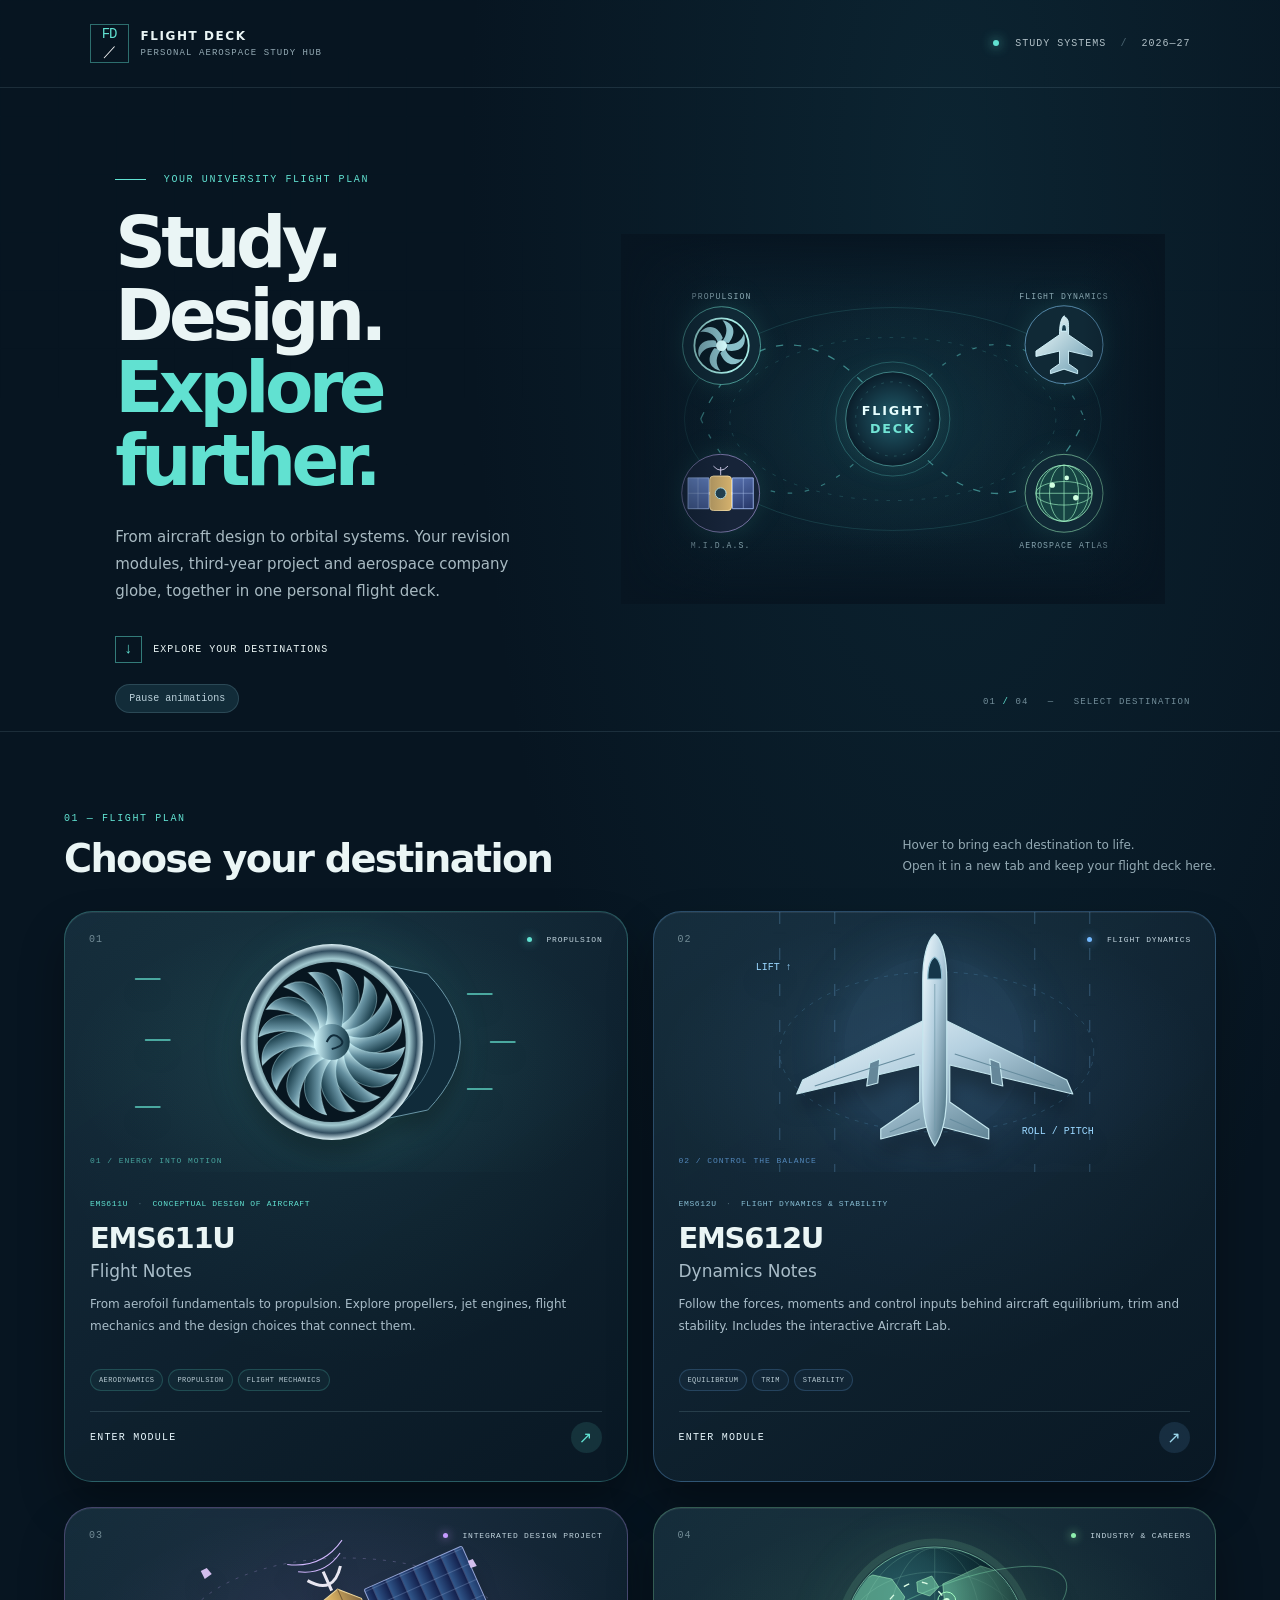
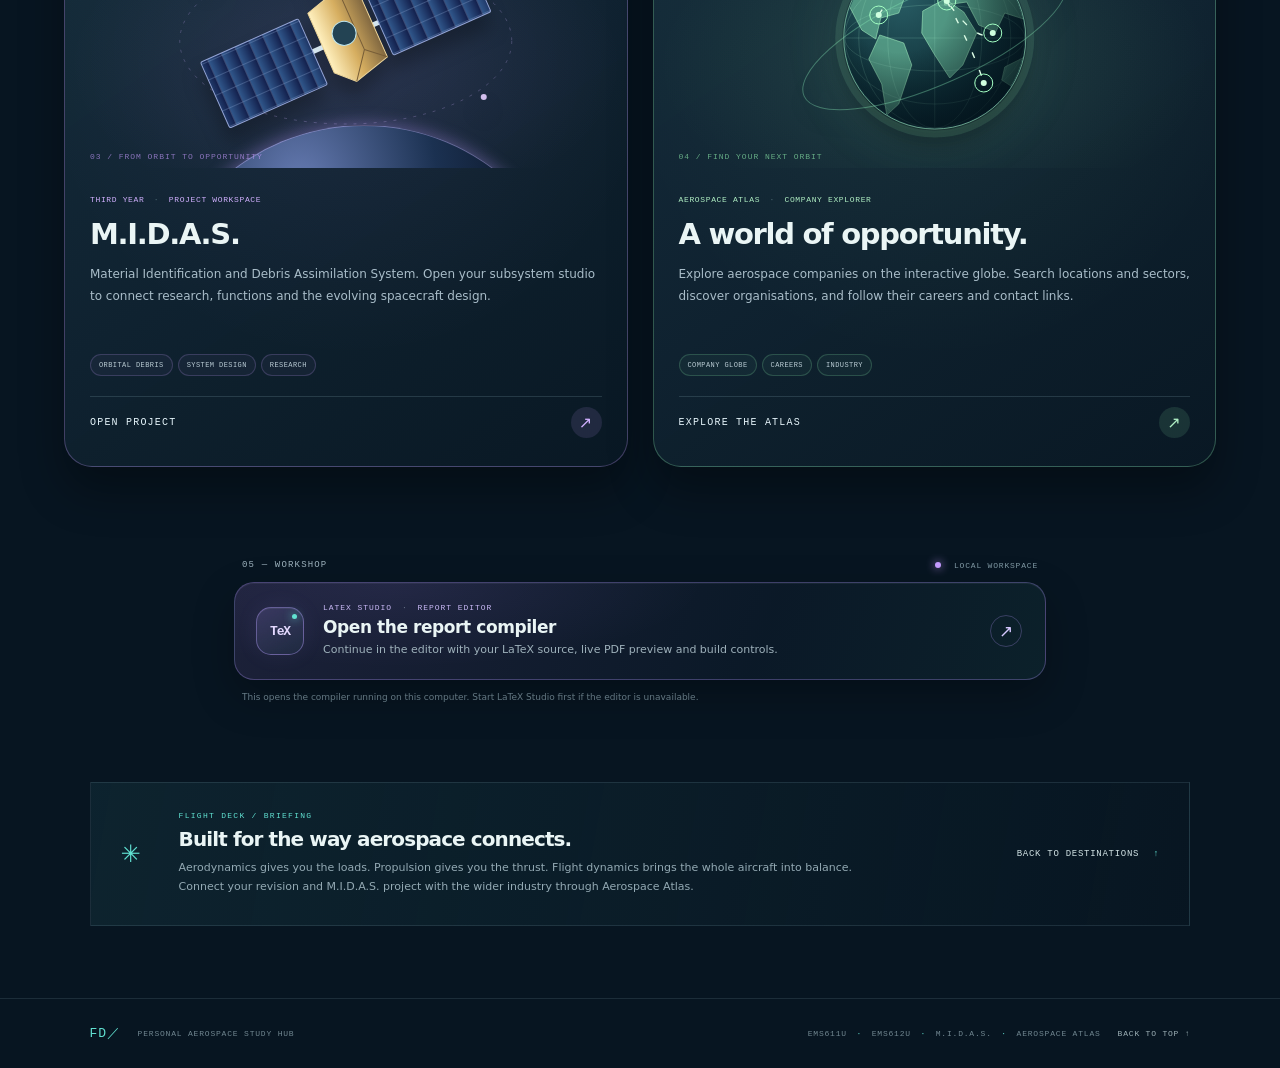
==== commit e3733741: "Restore Flight Deck updates and retain compiler link" ====
--- a/index.html
+++ b/index.html
@@ -6,10 +6,50 @@
 <meta name="theme-color" content="#071521">
 <meta name="description" content="Aerospace study hub for EMS611U Flight Notes and EMS612U Dynamics Notes.">
 <title>Flight Deck · Aerospace Study Hub</title>
-<link rel="stylesheet" href="hub.css">
+<link rel="stylesheet" href="hub.css?v=20261112-network">
 </head>
 <body>
 <div class="sky-noise" aria-hidden="true"></div><header class="topbar"><a class="wordmark" href="#top" aria-label="Flight Deck home"><span class="mark">FD<span>／</span></span><span>FLIGHT DECK<small>PERSONAL AEROSPACE STUDY HUB</small></span></a><span class="top-meta"><i></i> STUDY SYSTEMS <span class="top-divider">/</span> 2026—27</span></header>
-<main id="top"><section class="hero"><div class="hero-copy"><p class="eyebrow"><span class="eyebrow-line"></span> YOUR UNIVERSITY FLIGHT PLAN</p><h1>Study. Design.<br><em>Explore further.</em></h1><p class="hero-intro">From aircraft design to orbital systems. Your revision modules, third-year project and aerospace company globe, together in one personal flight deck.</p><a class="scroll-link" href="#modules"><span>↓</span> EXPLORE YOUR DESTINATIONS</a><div class="coordinates">51°30′N &nbsp; 00°04′W <span>·</span> LONDON, UK</div></div><div class="hero-visual" aria-label="Illustration of an aircraft above an engineering flight grid"><div class="radar radar-a"></div><div class="radar radar-b"></div><div class="flight-path"></div><svg class="hero-plane" viewBox="0 0 420 260" role="img" aria-label="Swept-wing aircraft with defined cockpit, wings, engines and tail"><defs><linearGradient id="heroAirframe" x1="0" x2="1" y2="1"><stop stop-color="#f7ffff"/><stop offset=".5" stop-color="#a9cddb"/><stop offset="1" stop-color="#426377"/></linearGradient></defs><g fill="url(#heroAirframe)" stroke="#c4e5ed" stroke-width="1"><path d="M209 28Q218 34 220 61L223 113 351 174 353 188 224 153 222 212 256 237 256 245 212 231 168 245 168 237 202 212 200 153 71 188 73 174 201 113 204 61Q205 36 209 28Z"/><path d="M207 59Q211 48 216 60L216 74 207 74Z" fill="#15374a"/><path d="M212 79V221" stroke="#597c8e"/><path d="M139 147L136 177 148 173 150 145ZM274 145L276 173 288 177 285 147Z" fill="#658799"/><path d="M89 177L195 140M229 140L335 177" stroke="#668c9e"/></g></svg><span class="visual-label label-alt">AIRCRAFT <b>↗</b></span><span class="visual-label label-hdg">FLIGHT <b>·</b> ORBIT <b>·</b> DESIGN</span><div class="visual-stamp"><span>AEROSPACE</span><b>YOUR<br>STUDY &amp; DESIGN<br>WORKSPACE</b></div><div class="visual-orbit"></div></div><button class="motion-toggle" type="button" aria-pressed="false">Pause animations</button><div class="hero-index">01 <span>/</span> 04 &nbsp; — &nbsp; SELECT DESTINATION</div></section>
-<section class="modules" id="modules"><div class="section-head"><div><p class="eyebrow">01 — FLIGHT PLAN</p><h2>Choose your destination</h2></div><p>Hover to bring each destination to life.<br>Open it in a new tab and keep your flight deck here.</p></div><div class="module-grid"><article class="module-card card-prop"><div class="card-top"><span class="module-number">01</span><span class="card-tag"><i></i> PROPULSION</span></div><div class="scene engine-scene" aria-hidden="true"><div class="scene-halo"></div><svg viewBox="0 0 420 260"><defs><linearGradient id="fanMetal"><stop stop-color="#d8fbff"/><stop offset=".5" stop-color="#648f9f"/><stop offset="1" stop-color="#163946"/></linearGradient><radialGradient id="fanRim"><stop offset=".7" stop-color="#142a37"/><stop offset=".85" stop-color="#a1c8cf"/><stop offset=".93" stop-color="#314e60"/><stop offset="1" stop-color="#e1f6fb"/></radialGradient></defs><g class="engine-float"><path d="M196 42L292 62Q357 130 292 198L196 218" fill="#102b3a" stroke="#6995a6"/><path d="M265 67Q333 130 265 193" fill="none" stroke="#426879"/><ellipse cx="196" cy="130" rx="91" ry="98" fill="url(#fanRim)"/><ellipse cx="196" cy="130" rx="74" ry="80" fill="#071620"/><g transform="translate(196 130)"><g class="fan-spin"><g transform="rotate(0)"><path d="M0 -17C12 -29 15 -53 5 -73C30 -67 35 -40 15 -10Z" fill="url(#fanMetal)" stroke="#c9f7ff" stroke-opacity=".4"/></g><g transform="rotate(22.5)"><path d="M0 -17C12 -29 15 -53 5 -73C30 -67 35 -40 15 -10Z" fill="url(#fanMetal)" stroke="#c9f7ff" stroke-opacity=".4"/></g><g transform="rotate(45)"><path d="M0 -17C12 -29 15 -53 5 -73C30 -67 35 -40 15 -10Z" fill="url(#fanMetal)" stroke="#c9f7ff" stroke-opacity=".4"/></g><g transform="rotate(67.5)"><path d="M0 -17C12 -29 15 -53 5 -73C30 -67 35 -40 15 -10Z" fill="url(#fanMetal)" stroke="#c9f7ff" stroke-opacity=".4"/></g><g transform="rotate(90)"><path d="M0 -17C12 -29 15 -53 5 -73C30 -67 35 -40 15 -10Z" fill="url(#fanMetal)" stroke="#c9f7ff" stroke-opacity=".4"/></g><g transform="rotate(112.5)"><path d="M0 -17C12 -29 15 -53 5 -73C30 -67 35 -40 15 -10Z" fill="url(#fanMetal)" stroke="#c9f7ff" stroke-opacity=".4"/></g><g transform="rotate(135)"><path d="M0 -17C12 -29 15 -53 5 -73C30 -67 35 -40 15 -10Z" fill="url(#fanMetal)" stroke="#c9f7ff" stroke-opacity=".4"/></g><g transform="rotate(157.5)"><path d="M0 -17C12 -29 15 -53 5 -73C30 -67 35 -40 15 -10Z" fill="url(#fanMetal)" stroke="#c9f7ff" stroke-opacity=".4"/></g><g transform="rotate(180)"><path d="M0 -17C12 -29 15 -53 5 -73C30 -67 35 -40 15 -10Z" fill="url(#fanMetal)" stroke="#c9f7ff" stroke-opacity=".4"/></g><g transform="rotate(202.5)"><path d="M0 -17C12 -29 15 -53 5 -73C30 -67 35 -40 15 -10Z" fill="url(#fanMetal)" stroke="#c9f7ff" stroke-opacity=".4"/></g><g transform="rotate(225)"><path d="M0 -17C12 -29 15 -53 5 -73C30 -67 35 -40 15 -10Z" fill="url(#fanMetal)" stroke="#c9f7ff" stroke-opacity=".4"/></g><g transform="rotate(247.5)"><path d="M0 -17C12 -29 15 -53 5 -73C30 -67 35 -40 15 -10Z" fill="url(#fanMetal)" stroke="#c9f7ff" stroke-opacity=".4"/></g><g transform="rotate(270)"><path d="M0 -17C12 -29 15 -53 5 -73C30 -67 35 -40 15 -10Z" fill="url(#fanMetal)" stroke="#c9f7ff" stroke-opacity=".4"/></g><g transform="rotate(292.5)"><path d="M0 -17C12 -29 15 -53 5 -73C30 -67 35 -40 15 -10Z" fill="url(#fanMetal)" stroke="#c9f7ff" stroke-opacity=".4"/></g><g transform="rotate(315)"><path d="M0 -17C12 -29 15 -53 5 -73C30 -67 35 -40 15 -10Z" fill="url(#fanMetal)" stroke="#c9f7ff" stroke-opacity=".4"/></g><g transform="rotate(337.5)"><path d="M0 -17C12 -29 15 -53 5 -73C30 -67 35 -40 15 -10Z" fill="url(#fanMetal)" stroke="#c9f7ff" stroke-opacity=".4"/></g></g><circle r="18" fill="url(#fanMetal)"/><path d="M-5 0Q0 -11 8 -4T0 7" fill="none" stroke="#102b3a" stroke-width="2"/></g></g><g class="flow-trails" fill="none" stroke="#68ead6" stroke-width="2" stroke-linecap="round"><path d="M0 67H89"/><path d="M10 128H85"/><path d="M0 195H86"/><path d="M332 82H420"/><path d="M355 130H430"/><path d="M332 177H425"/></g></svg><span class="scene-note">01 / ENERGY INTO MOTION</span></div><div class="card-content"><p class="card-kicker">EMS611U <span>·</span> CONCEPTUAL DESIGN OF AIRCRAFT</p><h3>Flight Notes</h3><p class="card-description">From aerofoil fundamentals to propulsion. Explore propellers, jet engines, flight mechanics and the design choices that connect them.</p><div class="topic-row"><span>AERODYNAMICS</span><span>PROPULSION</span><span>FLIGHT MECHANICS</span></div><a class="launch-link" href="modules/ems611u/index.html" target="_blank" rel="noopener"><span>ENTER MODULE</span><b>↗</b></a></div></article><article class="module-card card-dynamics"><div class="card-top"><span class="module-number">02</span><span class="card-tag"><i></i> FLIGHT DYNAMICS</span></div><div class="scene aircraft-scene" aria-hidden="true"><div class="scene-halo"></div><svg viewBox="0 0 420 260"><defs><linearGradient id="airframeMetal" x1="0" x2="1" y2="1"><stop stop-color="#f4fcff"/><stop offset=".45" stop-color="#b3cfdf"/><stop offset="1" stop-color="#416879"/></linearGradient></defs><ellipse cx="212" cy="140" rx="157" ry="80" fill="none" stroke="#6cb8e4" stroke-opacity=".2" stroke-dasharray="4 6"/><g class="aircraft-bank"><g fill="url(#airframeMetal)" stroke="#c4e5ed" stroke-width="1"><path d="M209 28Q218 34 220 61L223 113 351 174 353 188 224 153 222 212 256 237 256 245 212 231 168 245 168 237 202 212 200 153 71 188 73 174 201 113 204 61Q205 36 209 28Z"/><path d="M207 59Q211 48 216 60L216 74 207 74Z" fill="#15374a"/><path d="M212 79V221" stroke="#597c8e"/><path d="M139 147L136 177 148 173 150 145ZM274 145L276 173 288 177 285 147Z" fill="#658799"/><path d="M89 177L195 140M229 140L335 177" stroke="#668c9e"/></g></g><g class="airflow-lines" stroke="#85ceff" fill="none" stroke-dasharray="12 24"><path d="M55 0V260M110 0V260M310 0V260M365 0V260"/></g><g fill="#9ad7ff" font-family="monospace" font-size="10"><text x="31" y="58">LIFT ↑</text><text x="297" y="222">ROLL / PITCH</text></g></svg><span class="scene-note">02 / CONTROL THE BALANCE</span></div><div class="card-content"><p class="card-kicker">EMS612U <span>·</span> FLIGHT DYNAMICS &amp; STABILITY</p><h3>Dynamics Notes</h3><p class="card-description">Follow the forces, moments and control inputs behind aircraft equilibrium, trim and stability. Includes the interactive Aircraft Lab.</p><div class="topic-row"><span>EQUILIBRIUM</span><span>TRIM</span><span>STABILITY</span></div><a class="launch-link" href="modules/ems612u/index.html" target="_blank" rel="noopener"><span>ENTER MODULE</span><b>↗</b></a></div></article><article class="module-card card-project"><div class="card-top"><span class="module-number">03</span><span class="card-tag"><i></i> INTEGRATED DESIGN PROJECT</span></div><div class="scene orbit-scene" aria-hidden="true"><div class="planet-limb"></div><svg viewBox="0 0 420 260"><defs><linearGradient id="solarPanel"><stop stop-color="#30578b"/><stop offset="1" stop-color="#111c48"/></linearGradient><linearGradient id="satBody"><stop stop-color="#fff0be"/><stop offset=".5" stop-color="#d6ae60"/><stop offset="1" stop-color="#806740"/></linearGradient><pattern id="solarCells" width="15" height="17" patternUnits="userSpaceOnUse"><rect width="15" height="17" fill="url(#solarPanel)"/><path d="M0 0H15V17" fill="none" stroke="#849dc7" stroke-width=".7"/></pattern></defs><ellipse cx="210" cy="133" rx="166" ry="83" fill="none" stroke="#cdb2ff" stroke-opacity=".25" stroke-dasharray="3 7"/><g class="satellite-drift"><g transform="translate(210 129) rotate(-24)"><path d="M-105 0H105" stroke="#d4e5ee" stroke-width="5"/><rect x="-143" y="-36" width="107" height="72" rx="2" fill="url(#solarCells)" stroke="#93a3d4"/><rect x="36" y="-36" width="107" height="72" rx="2" fill="url(#solarCells)" stroke="#93a3d4"/><path d="M-25 -37L12 -47 30 -29V35L-8 45 -25 28Z" fill="url(#satBody)" stroke="#efd79b"/><path d="M12 -47V19L-8 45M12 19L30 35" fill="none" stroke="#785e38"/><circle cx="0" cy="-4" r="12" fill="#234353" stroke="#bde6ef"/><path d="M6 -48V-69M-12 -67Q6 -43 24 -67" fill="none" stroke="#e7e6f0" stroke-width="3"/><g class="signal-rings" fill="none" stroke="#d2b8ff"><path d="M-17 -79Q6 -65 29 -79M-24 -90Q6 -72 36 -90"/></g></g></g><g class="orbital-debris" fill="#d2beed"><path d="M65 63l6 -3 5 6 -7 5Z"/><circle cx="348" cy="189" r="3"/><path d="M332 53l5 -2 4 7 -6 2Z"/></g></svg><span class="scene-note">03 / FROM ORBIT TO OPPORTUNITY</span></div><div class="card-content"><p class="card-kicker">THIRD YEAR <span>·</span> PROJECT WORKSPACE</p><h3>M.I.D.A.S.</h3><p class="card-description">Material Identification and Debris Assimilation System. Open your subsystem studio to connect research, functions and the evolving spacecraft design.</p><div class="topic-row"><span>ORBITAL DEBRIS</span><span>SYSTEM DESIGN</span><span>RESEARCH</span></div><a class="launch-link" href="https://andreaspoimen.github.io/3rd-Year-Project/subsystems.html?system=54b44b2a-ae81-4933-ac30-6622299d8ea2" target="_blank" rel="noopener"><span>OPEN PROJECT</span><b>↗</b></a></div></article><article class="module-card card-atlas"><div class="card-top"><span class="module-number">04</span><span class="card-tag"><i></i> INDUSTRY &amp; CAREERS</span></div><div class="scene atlas-scene" aria-hidden="true"><div class="scene-halo"></div><svg viewBox="0 0 420 260"><defs><radialGradient id="atlasOcean" cx="32%" cy="28%" r="78%"><stop stop-color="#285c64"/><stop offset=".6" stop-color="#12353d"/><stop offset="1" stop-color="#071c29"/></radialGradient><radialGradient id="atlasShade" cx="30%" cy="30%" r="80%"><stop offset=".35" stop-color="#03141b" stop-opacity="0"/><stop offset="1" stop-color="#03141b" stop-opacity=".8"/></radialGradient><clipPath id="atlasClip"><circle cx="210" cy="130" r="90"/></clipPath></defs><circle cx="210" cy="130" r="96" fill="none" stroke="#91efb4" stroke-opacity=".12" stroke-width="7"/><circle cx="210" cy="130" r="91" fill="url(#atlasOcean)" stroke="#a0f1c6" stroke-opacity=".6"/><g clip-path="url(#atlasClip)"><g class="atlas-world" fill="#70c4a1" fill-opacity=".63" stroke="#a0ebbd" stroke-width=".6"><path d="M126 78l22-11 19 4 13 18-6 16-18 5-5 21-14-9-12-23Z M155 127l24 8 8 22-13 39-12 11-5-31-13-25Z M192 74l15-6 7 11-9 9-12-4Z M198 103l22-12 19 13 13 21-14 32-13 13-15-23-13-22Z M218 76l38-18 38 12 25 25-14 18-25-8-9 19-17-7-12-23-22 3Z M280 159l20-10 25 11-1 20-27 5-20-13Z"/><g transform="translate(300 0)"><path d="M126 78l22-11 19 4 13 18-6 16-18 5-5 21-14-9-12-23Z M155 127l24 8 8 22-13 39-12 11-5-31-13-25Z M192 74l15-6 7 11-9 9-12-4Z M198 103l22-12 19 13 13 21-14 32-13 13-15-23-13-22Z M218 76l38-18 38 12 25 25-14 18-25-8-9 19-17-7-12-23-22 3Z M280 159l20-10 25 11-1 20-27 5-20-13Z"/></g></g><g fill="none" stroke="#a2eac8" stroke-opacity=".18"><ellipse cx="210" cy="130" rx="47" ry="90"/><ellipse cx="210" cy="130" rx="76" ry="90"/><ellipse cx="210" cy="130" rx="90" ry="33"/><ellipse cx="210" cy="130" rx="90" ry="66"/><path d="M120 130h180M210 40v180"/></g><circle cx="210" cy="130" r="90" fill="url(#atlasShade)"/></g><ellipse cx="210" cy="130" rx="143" ry="46" transform="rotate(-24 210 130)" fill="none" stroke="#86e8b6" stroke-opacity=".38"/><g class="atlas-routes" fill="none" stroke="#dbfce5" stroke-width="1.4" stroke-dasharray="6 13"><path d="M154 107Q190 49 222 93T268 125M222 93Q250 145 259 175"/></g><g fill="#cfffdf"><circle cx="154" cy="107" r="3"/><circle cx="222" cy="93" r="3"/><circle cx="268" cy="125" r="3"/><circle cx="259" cy="175" r="3"/></g><g class="atlas-beacons" fill="none" stroke="#a3ffc3"><circle cx="154" cy="107" r="9"/><circle cx="222" cy="93" r="9"/><circle cx="268" cy="125" r="9"/><circle cx="259" cy="175" r="9"/></g></svg><span class="scene-note">04 / FIND YOUR NEXT ORBIT</span></div><div class="card-content"><p class="card-kicker">AEROSPACE ATLAS <span>·</span> COMPANY EXPLORER</p><h3>A world of opportunity.</h3><p class="card-description">Explore aerospace companies on the interactive globe. Search locations and sectors, discover organisations, and follow their careers and contact links.</p><div class="topic-row"><span>COMPANY GLOBE</span><span>CAREERS</span><span>INDUSTRY</span></div><a class="launch-link" href="atlas/index.html" target="_blank" rel="noopener"><span>EXPLORE THE ATLAS</span><b>↗</b></a></div></article></div></section>
-<section class="compiler-shelf" aria-labelledby="compiler-title"><div class="compiler-shelf-head"><p class="eyebrow">05 — WORKSHOP</p><span class="compiler-local"><i></i> LOCAL WORKSPACE</span></div><a class="compiler-tab" href="http://127.0.0.1:18772/?report=a2f5d5072ce1fd0b0a6b8d5d28606bde&amp;theme=dark" target="_blank" rel="noopener"><span class="compiler-emblem" aria-hidden="true"><b>TeX</b><i></i></span><span class="compiler-copy"><small>LATEX STUDIO <span>·</span> REPORT EDITOR</small><strong id="compiler-title">Open the report compiler</strong><span class="compiler-description">Continue in the editor with your LaTeX source, live PDF preview and build controls.</span></span><span class="compiler-arrow" aria-hidden="true">↗</span></a><p class="compiler-note">This opens the compiler running on this computer. Start LaTeX Studio first if the editor is unavailable.</p></section><section class="briefing"><div class="briefing-mark">✳</div><div><p class="eyebrow">FLIGHT DECK / BRIEFING</p><h2>Built for the way aerospace connects.</h2><p>Aerodynamics gives you the loads. Propulsion gives you the thrust. Flight dynamics brings the whole aircraft into balance. Connect your revision and M.I.D.A.S. project with the wider industry through Aerospace Atlas.</p></div><a href="#modules" class="briefing-cta">BACK TO DESTINATIONS <span>↑</span></a></section></main><footer><a class="footer-mark" href="#top">FD／</a><span>PERSONAL AEROSPACE STUDY HUB</span><span>EMS611U <b>·</b> EMS612U <b>·</b> M.I.D.A.S. <b>·</b> AEROSPACE ATLAS</span><a class="back-top" href="#top">BACK TO TOP ↑</a></footer><script src="hub.js"></script></body></html>+<main id="top"><section class="hero"><div class="hero-copy"><p class="eyebrow"><span class="eyebrow-line"></span> YOUR UNIVERSITY FLIGHT PLAN</p><h1>Study. Design.<br><em>Explore further.</em></h1><p class="hero-intro">From aircraft design to orbital systems. Your revision modules, third-year project and aerospace company globe, together in one personal flight deck.</p><a class="scroll-link" href="#modules"><span>↓</span> EXPLORE YOUR DESTINATIONS</a><div class="coordinates">51°30′N &nbsp; 00°04′W <span>·</span> LONDON, UK</div></div><div class="hero-visual" role="group" aria-label="Animated aerospace network connecting an aircraft, propulsion, the M.I.D.A.S. satellite and the aerospace company globe">
+<svg class="hub-universe" viewBox="0 0 600 370">
+ <defs>
+  <radialGradient id="hubCore"><stop stop-color="#225e6d"/><stop offset="1" stop-color="#0a1d2a"/></radialGradient>
+  <linearGradient id="hubPlane" x2="1" y2="1"><stop stop-color="#f5ffff"/><stop offset="1" stop-color="#699bb0"/></linearGradient>
+  <linearGradient id="hubSolar" x2="1" y2="1"><stop stop-color="#7190d5"/><stop offset="1" stop-color="#263667"/></linearGradient>
+ </defs>
+ <g fill="none" stroke="#64d9d2"><ellipse cx="300" cy="185" rx="230" ry="123" opacity=".16"/><ellipse cx="300" cy="185" rx="180" ry="90" opacity=".2" stroke-dasharray="4 9"/><circle cx="300" cy="185" r="63" opacity=".3"/><path class="hub-stream" d="M88 185C135 84 218 68 300 185S465 287 512 185" stroke-width="1.4" stroke-dasharray="8 12" opacity=".55"/><path class="hub-stream reverse" d="M88 185C135 286 218 302 300 185S465 83 512 185" stroke-width="1.4" stroke-dasharray="5 14" opacity=".45"/></g>
+ <circle cx="300" cy="185" r="52" fill="url(#hubCore)" stroke="#72dbd3" stroke-opacity=".55"/>
+ <circle cx="300" cy="185" r="41" fill="none" stroke="#7cebe0" stroke-opacity=".2" stroke-dasharray="3 7"/>
+ <text x="300" y="181" fill="#e8ffff" text-anchor="middle" font-family="system-ui,sans-serif" font-size="14" font-weight="700" letter-spacing="2">FLIGHT</text><text x="300" y="200" fill="#72e4d5" text-anchor="middle" font-family="system-ui,sans-serif" font-size="14" font-weight="700" letter-spacing="2">DECK</text>
+ <!-- Propulsion / turbine -->
+ <a href="modules/ems611u/index.html" target="_blank" rel="noopener" aria-label="Open EMS611U Flight Notes">
+ <g class="hub-node hub-engine" transform="translate(111 104)"><circle r="43" fill="#102936" stroke="#75e4d2" stroke-opacity=".65"/><circle r="30" fill="#081a24" stroke="#a5eae4" stroke-width="2"/><g class="hub-fan" fill="#99d3db" opacity=".9"><path d="M0 -4C7 -12 7 -21 1 -28C14 -25 17 -14 8 -3Z"/><path d="M0 -4C7 -12 7 -21 1 -28C14 -25 17 -14 8 -3Z" transform="rotate(60)"/><path d="M0 -4C7 -12 7 -21 1 -28C14 -25 17 -14 8 -3Z" transform="rotate(120)"/><path d="M0 -4C7 -12 7 -21 1 -28C14 -25 17 -14 8 -3Z" transform="rotate(180)"/><path d="M0 -4C7 -12 7 -21 1 -28C14 -25 17 -14 8 -3Z" transform="rotate(240)"/><path d="M0 -4C7 -12 7 -21 1 -28C14 -25 17 -14 8 -3Z" transform="rotate(300)"/></g><circle r="6" fill="#d7ffff"/></g>
+ </a>
+<!-- Flight dynamics / top-down aircraft -->
+ <a href="modules/ems612u/index.html" target="_blank" rel="noopener" aria-label="Open EMS612U Dynamics Notes">
+ <g class="hub-node hub-aircraft" transform="translate(489 103)"><circle r="43" fill="#102936" stroke="#87cafa" stroke-opacity=".65"/><g class="hub-plane-motion" fill="url(#hubPlane)" stroke="#d5f7ff" stroke-width="1"><path d="M0 -32 C-4 -28 -5 -20 -5 -11 L-31 7 L-31 13 L-5 7 L-5 21 L-15 28 L-15 32 L0 27 L15 32 L15 28 L5 21 L5 7 L31 13 L31 7 L5 -11 L5 -20 C5 -28 4 -28 0 -32Z"/><path d="M0 -23 Q-3 -21 -3 -15 H3 Q3 -21 0 -23Z" fill="#163a4b"/></g></g>
+ </a>
+<!-- MIDAS / satellite -->
+ <a href="https://andreaspoimen.github.io/3rd-Year-Project/subsystems.html?system=54b44b2a-ae81-4933-ac30-6622299d8ea2" target="_blank" rel="noopener" aria-label="Open M.I.D.A.S.">
+ <g class="hub-node hub-satellite" transform="translate(110 267)"><circle r="43" fill="#172439" stroke="#cdb5ff" stroke-opacity=".6"/><g class="hub-satellite-motion"><path d="M-27 0H27" stroke="#e2dbf6" stroke-width="3"/><path d="M-36 -17h23v34h-23zM13 -17h23v34H13z" fill="url(#hubSolar)" stroke="#9eb9ef"/><path d="M-36 0h23M13 0h23M-25 -17v34M25 -17v34" fill="none" stroke="#adc3ee" stroke-opacity=".5"/><rect x="-12" y="-19" width="24" height="38" rx="4" fill="#d0ae6c" stroke="#fbe2a6"/><circle r="6" fill="#234353" stroke="#c7f4fb"/><path d="M0 -20v-9M-8 -30q8 9 16 0" stroke="#e7e0ff" fill="none"/></g></g>
+ </a>
+<!-- Atlas / globe -->
+ <a href="atlas/index.html" target="_blank" rel="noopener" aria-label="Open Aerospace Atlas">
+ <g class="hub-node hub-globe" transform="translate(489 267)"><circle r="43" fill="#102936" stroke="#98e7b6" stroke-opacity=".65"/><circle r="31" fill="#164443" stroke="#8eddb2"/><g class="hub-world" fill="none" stroke="#9beec0" stroke-opacity=".75"><ellipse rx="16" ry="31"/><ellipse rx="27" ry="31"/><ellipse rx="31" ry="13"/><path d="M-31 0H31M0 -31V31"/></g><circle cx="-13" cy="-9" r="3" fill="#d0ffe1"/><circle cx="13" cy="5" r="3" fill="#d0ffe1"/><circle cx="3" cy="-17" r="2.5" fill="#d0ffe1"/></g>
+</a>
+ <g fill="#a5c6d0" font-family="monospace" font-size="9" letter-spacing="1.2" text-anchor="middle"><text x="111" y="52">PROPULSION</text><text x="489" y="52">FLIGHT DYNAMICS</text><text x="110" y="327">M.I.D.A.S.</text><text x="489" y="327">AEROSPACE ATLAS</text></g>
+</svg></div><button class="motion-toggle" type="button" aria-pressed="false">Pause animations</button><div class="hero-index">01 <span>/</span> 04 &nbsp; — &nbsp; SELECT DESTINATION</div></section>
+<section class="modules" id="modules"><div class="section-head"><div><p class="eyebrow">01 — FLIGHT PLAN</p><h2>Choose your destination</h2></div><p>Hover to bring each destination to life.<br>Open it in a new tab and keep your flight deck here.</p></div><div class="module-grid"><article class="module-card card-prop"><div class="card-top"><span class="module-number">01</span><span class="card-tag"><i></i> PROPULSION</span></div><div class="scene engine-scene" aria-hidden="true"><div class="scene-halo"></div><svg viewBox="0 0 420 260"><defs><linearGradient id="fanMetal"><stop stop-color="#d8fbff"/><stop offset=".5" stop-color="#648f9f"/><stop offset="1" stop-color="#163946"/></linearGradient><radialGradient id="fanRim"><stop offset=".7" stop-color="#142a37"/><stop offset=".85" stop-color="#a1c8cf"/><stop offset=".93" stop-color="#314e60"/><stop offset="1" stop-color="#e1f6fb"/></radialGradient></defs><g class="engine-float"><path d="M196 42L292 62Q357 130 292 198L196 218" fill="#102b3a" stroke="#6995a6"/><path d="M265 67Q333 130 265 193" fill="none" stroke="#426879"/><ellipse cx="196" cy="130" rx="91" ry="98" fill="url(#fanRim)"/><ellipse cx="196" cy="130" rx="74" ry="80" fill="#071620"/><g transform="translate(196 130)"><g class="fan-spin"><g transform="rotate(0)"><path d="M0 -17C12 -29 15 -53 5 -73C30 -67 35 -40 15 -10Z" fill="url(#fanMetal)" stroke="#c9f7ff" stroke-opacity=".4"/></g><g transform="rotate(22.5)"><path d="M0 -17C12 -29 15 -53 5 -73C30 -67 35 -40 15 -10Z" fill="url(#fanMetal)" stroke="#c9f7ff" stroke-opacity=".4"/></g><g transform="rotate(45)"><path d="M0 -17C12 -29 15 -53 5 -73C30 -67 35 -40 15 -10Z" fill="url(#fanMetal)" stroke="#c9f7ff" stroke-opacity=".4"/></g><g transform="rotate(67.5)"><path d="M0 -17C12 -29 15 -53 5 -73C30 -67 35 -40 15 -10Z" fill="url(#fanMetal)" stroke="#c9f7ff" stroke-opacity=".4"/></g><g transform="rotate(90)"><path d="M0 -17C12 -29 15 -53 5 -73C30 -67 35 -40 15 -10Z" fill="url(#fanMetal)" stroke="#c9f7ff" stroke-opacity=".4"/></g><g transform="rotate(112.5)"><path d="M0 -17C12 -29 15 -53 5 -73C30 -67 35 -40 15 -10Z" fill="url(#fanMetal)" stroke="#c9f7ff" stroke-opacity=".4"/></g><g transform="rotate(135)"><path d="M0 -17C12 -29 15 -53 5 -73C30 -67 35 -40 15 -10Z" fill="url(#fanMetal)" stroke="#c9f7ff" stroke-opacity=".4"/></g><g transform="rotate(157.5)"><path d="M0 -17C12 -29 15 -53 5 -73C30 -67 35 -40 15 -10Z" fill="url(#fanMetal)" stroke="#c9f7ff" stroke-opacity=".4"/></g><g transform="rotate(180)"><path d="M0 -17C12 -29 15 -53 5 -73C30 -67 35 -40 15 -10Z" fill="url(#fanMetal)" stroke="#c9f7ff" stroke-opacity=".4"/></g><g transform="rotate(202.5)"><path d="M0 -17C12 -29 15 -53 5 -73C30 -67 35 -40 15 -10Z" fill="url(#fanMetal)" stroke="#c9f7ff" stroke-opacity=".4"/></g><g transform="rotate(225)"><path d="M0 -17C12 -29 15 -53 5 -73C30 -67 35 -40 15 -10Z" fill="url(#fanMetal)" stroke="#c9f7ff" stroke-opacity=".4"/></g><g transform="rotate(247.5)"><path d="M0 -17C12 -29 15 -53 5 -73C30 -67 35 -40 15 -10Z" fill="url(#fanMetal)" stroke="#c9f7ff" stroke-opacity=".4"/></g><g transform="rotate(270)"><path d="M0 -17C12 -29 15 -53 5 -73C30 -67 35 -40 15 -10Z" fill="url(#fanMetal)" stroke="#c9f7ff" stroke-opacity=".4"/></g><g transform="rotate(292.5)"><path d="M0 -17C12 -29 15 -53 5 -73C30 -67 35 -40 15 -10Z" fill="url(#fanMetal)" stroke="#c9f7ff" stroke-opacity=".4"/></g><g transform="rotate(315)"><path d="M0 -17C12 -29 15 -53 5 -73C30 -67 35 -40 15 -10Z" fill="url(#fanMetal)" stroke="#c9f7ff" stroke-opacity=".4"/></g><g transform="rotate(337.5)"><path d="M0 -17C12 -29 15 -53 5 -73C30 -67 35 -40 15 -10Z" fill="url(#fanMetal)" stroke="#c9f7ff" stroke-opacity=".4"/></g></g><circle r="18" fill="url(#fanMetal)"/><path d="M-5 0Q0 -11 8 -4T0 7" fill="none" stroke="#102b3a" stroke-width="2"/></g></g><g class="flow-trails" fill="none" stroke="#68ead6" stroke-width="2" stroke-linecap="round"><path d="M0 67H89"/><path d="M10 128H85"/><path d="M0 195H86"/><path d="M332 82H420"/><path d="M355 130H430"/><path d="M332 177H425"/></g></svg><span class="scene-note">01 / ENERGY INTO MOTION</span></div><div class="card-content"><p class="card-kicker">EMS611U <span>·</span> CONCEPTUAL DESIGN OF AIRCRAFT</p><h3>EMS611U<span style="display:block;font-size:17px;font-weight:500;letter-spacing:0;margin-top:6px;color:#a9bdc9">Flight Notes</span></h3><p class="card-description">From aerofoil fundamentals to propulsion. Explore propellers, jet engines, flight mechanics and the design choices that connect them.</p><div class="topic-row"><span>AERODYNAMICS</span><span>PROPULSION</span><span>FLIGHT MECHANICS</span></div><a class="launch-link" href="modules/ems611u/index.html" target="_blank" rel="noopener"><span>ENTER MODULE</span><b>↗</b></a></div></article><article class="module-card card-dynamics"><div class="card-top"><span class="module-number">02</span><span class="card-tag"><i></i> FLIGHT DYNAMICS</span></div><div class="scene aircraft-scene" aria-hidden="true"><div class="scene-halo"></div><svg viewBox="0 0 420 260"><defs><linearGradient id="airframeMetal" x1="0" x2="1" y2="1"><stop stop-color="#f4fcff"/><stop offset=".45" stop-color="#b3cfdf"/><stop offset="1" stop-color="#416879"/></linearGradient></defs><ellipse cx="212" cy="140" rx="157" ry="80" fill="none" stroke="#6cb8e4" stroke-opacity=".2" stroke-dasharray="4 6"/><g class="aircraft-bank">
+  <g stroke="#c4e5ed" stroke-width="1.2" stroke-linejoin="round">
+    <!-- Symmetrical swept wings and horizontal tail, seen from above. -->
+    <path d="M210 103 L78 168 L72 182 L195 153 L195 190 L156 217 L156 227 L210 213 L264 227 L264 217 L225 190 L225 153 L348 182 L342 168 Z" fill="url(#airframeMetal)"/>
+    <!-- Main fuselage extends along the same centreline as the wings. -->
+    <path d="M210 22 C202 29 198 47 198 68 L198 180 C198 204 202 222 210 234 C218 222 222 204 222 180 L222 68 C222 47 218 29 210 22 Z" fill="url(#airframeMetal)"/>
+    <path d="M210 45 C205 48 203 56 203 67 L217 67 C217 56 215 48 210 45 Z" fill="#15374a" stroke="#90bed0"/>
+    <path d="M210 72 V219" fill="none" stroke="#7299aa" stroke-opacity=".65"/>
+    <path d="M145 151 L142 174 L153 171 L155 147 Z M275 151 L278 174 L267 171 L265 147 Z" fill="#658799"/>
+    <path d="M90 174 L190 142 M330 174 L230 142 M165 220 L195 207 M255 220 L225 207" fill="none" stroke="#668c9e"/>
+  </g>
+</g><g class="airflow-lines" stroke="#85ceff" fill="none" stroke-dasharray="12 24"><path d="M55 0V260M110 0V260M310 0V260M365 0V260"/></g><g fill="#9ad7ff" font-family="monospace" font-size="10"><text x="31" y="58">LIFT ↑</text><text x="297" y="222">ROLL / PITCH</text></g></svg><span class="scene-note">02 / CONTROL THE BALANCE</span></div><div class="card-content"><p class="card-kicker">EMS612U <span>·</span> FLIGHT DYNAMICS &amp; STABILITY</p><h3>EMS612U<span style="display:block;font-size:17px;font-weight:500;letter-spacing:0;margin-top:6px;color:#a9bdc9">Dynamics Notes</span></h3><p class="card-description">Follow the forces, moments and control inputs behind aircraft equilibrium, trim and stability. Includes the interactive Aircraft Lab.</p><div class="topic-row"><span>EQUILIBRIUM</span><span>TRIM</span><span>STABILITY</span></div><a class="launch-link" href="modules/ems612u/index.html" target="_blank" rel="noopener"><span>ENTER MODULE</span><b>↗</b></a></div></article><article class="module-card card-project"><div class="card-top"><span class="module-number">03</span><span class="card-tag"><i></i> INTEGRATED DESIGN PROJECT</span></div><div class="scene orbit-scene" aria-hidden="true"><div class="planet-limb"></div><svg viewBox="0 0 420 260"><defs><linearGradient id="solarPanel"><stop stop-color="#30578b"/><stop offset="1" stop-color="#111c48"/></linearGradient><linearGradient id="satBody"><stop stop-color="#fff0be"/><stop offset=".5" stop-color="#d6ae60"/><stop offset="1" stop-color="#806740"/></linearGradient><pattern id="solarCells" width="15" height="17" patternUnits="userSpaceOnUse"><rect width="15" height="17" fill="url(#solarPanel)"/><path d="M0 0H15V17" fill="none" stroke="#849dc7" stroke-width=".7"/></pattern></defs><ellipse cx="210" cy="133" rx="166" ry="83" fill="none" stroke="#cdb2ff" stroke-opacity=".25" stroke-dasharray="3 7"/><g class="satellite-drift"><g transform="translate(210 129) rotate(-24)"><path d="M-105 0H105" stroke="#d4e5ee" stroke-width="5"/><rect x="-143" y="-36" width="107" height="72" rx="2" fill="url(#solarCells)" stroke="#93a3d4"/><rect x="36" y="-36" width="107" height="72" rx="2" fill="url(#solarCells)" stroke="#93a3d4"/><path d="M-25 -37L12 -47 30 -29V35L-8 45 -25 28Z" fill="url(#satBody)" stroke="#efd79b"/><path d="M12 -47V19L-8 45M12 19L30 35" fill="none" stroke="#785e38"/><circle cx="0" cy="-4" r="12" fill="#234353" stroke="#bde6ef"/><path d="M6 -48V-69M-12 -67Q6 -43 24 -67" fill="none" stroke="#e7e6f0" stroke-width="3"/><g class="signal-rings" fill="none" stroke="#d2b8ff"><path d="M-17 -79Q6 -65 29 -79M-24 -90Q6 -72 36 -90"/></g></g></g><g class="orbital-debris" fill="#d2beed"><path d="M65 63l6 -3 5 6 -7 5Z"/><circle cx="348" cy="189" r="3"/><path d="M332 53l5 -2 4 7 -6 2Z"/></g></svg><span class="scene-note">03 / FROM ORBIT TO OPPORTUNITY</span></div><div class="card-content"><p class="card-kicker">THIRD YEAR <span>·</span> PROJECT WORKSPACE</p><h3>M.I.D.A.S.</h3><p class="card-description">Material Identification and Debris Assimilation System. Open your subsystem studio to connect research, functions and the evolving spacecraft design.</p><div class="topic-row"><span>ORBITAL DEBRIS</span><span>SYSTEM DESIGN</span><span>RESEARCH</span></div><a class="launch-link" href="https://andreaspoimen.github.io/3rd-Year-Project/subsystems.html?system=54b44b2a-ae81-4933-ac30-6622299d8ea2" target="_blank" rel="noopener"><span>OPEN PROJECT</span><b>↗</b></a></div></article><article class="module-card card-atlas"><div class="card-top"><span class="module-number">04</span><span class="card-tag"><i></i> INDUSTRY &amp; CAREERS</span></div><div class="scene atlas-scene" aria-hidden="true"><div class="scene-halo"></div><svg viewBox="0 0 420 260"><defs><radialGradient id="atlasOcean" cx="32%" cy="28%" r="78%"><stop stop-color="#285c64"/><stop offset=".6" stop-color="#12353d"/><stop offset="1" stop-color="#071c29"/></radialGradient><radialGradient id="atlasShade" cx="30%" cy="30%" r="80%"><stop offset=".35" stop-color="#03141b" stop-opacity="0"/><stop offset="1" stop-color="#03141b" stop-opacity=".8"/></radialGradient><clipPath id="atlasClip"><circle cx="210" cy="130" r="90"/></clipPath></defs><circle cx="210" cy="130" r="96" fill="none" stroke="#91efb4" stroke-opacity=".12" stroke-width="7"/><circle cx="210" cy="130" r="91" fill="url(#atlasOcean)" stroke="#a0f1c6" stroke-opacity=".6"/><g clip-path="url(#atlasClip)"><g class="atlas-world" fill="#70c4a1" fill-opacity=".63" stroke="#a0ebbd" stroke-width=".6"><path d="M126 78l22-11 19 4 13 18-6 16-18 5-5 21-14-9-12-23Z M155 127l24 8 8 22-13 39-12 11-5-31-13-25Z M192 74l15-6 7 11-9 9-12-4Z M198 103l22-12 19 13 13 21-14 32-13 13-15-23-13-22Z M218 76l38-18 38 12 25 25-14 18-25-8-9 19-17-7-12-23-22 3Z M280 159l20-10 25 11-1 20-27 5-20-13Z"/><g transform="translate(300 0)"><path d="M126 78l22-11 19 4 13 18-6 16-18 5-5 21-14-9-12-23Z M155 127l24 8 8 22-13 39-12 11-5-31-13-25Z M192 74l15-6 7 11-9 9-12-4Z M198 103l22-12 19 13 13 21-14 32-13 13-15-23-13-22Z M218 76l38-18 38 12 25 25-14 18-25-8-9 19-17-7-12-23-22 3Z M280 159l20-10 25 11-1 20-27 5-20-13Z"/></g></g><g fill="none" stroke="#a2eac8" stroke-opacity=".18"><ellipse cx="210" cy="130" rx="47" ry="90"/><ellipse cx="210" cy="130" rx="76" ry="90"/><ellipse cx="210" cy="130" rx="90" ry="33"/><ellipse cx="210" cy="130" rx="90" ry="66"/><path d="M120 130h180M210 40v180"/></g><circle cx="210" cy="130" r="90" fill="url(#atlasShade)"/></g><ellipse cx="210" cy="130" rx="143" ry="46" transform="rotate(-24 210 130)" fill="none" stroke="#86e8b6" stroke-opacity=".38"/><g class="atlas-routes" fill="none" stroke="#dbfce5" stroke-width="1.4" stroke-dasharray="6 13"><path d="M154 107Q190 49 222 93T268 125M222 93Q250 145 259 175"/></g><g fill="#cfffdf"><circle cx="154" cy="107" r="3"/><circle cx="222" cy="93" r="3"/><circle cx="268" cy="125" r="3"/><circle cx="259" cy="175" r="3"/></g><g class="atlas-beacons" fill="none" stroke="#a3ffc3"><circle cx="154" cy="107" r="9"/><circle cx="222" cy="93" r="9"/><circle cx="268" cy="125" r="9"/><circle cx="259" cy="175" r="9"/></g></svg><span class="scene-note">04 / FIND YOUR NEXT ORBIT</span></div><div class="card-content"><p class="card-kicker">AEROSPACE ATLAS <span>·</span> COMPANY EXPLORER</p><h3>A world of opportunity.</h3><p class="card-description">Explore aerospace companies on the interactive globe. Search locations and sectors, discover organisations, and follow their careers and contact links.</p><div class="topic-row"><span>COMPANY GLOBE</span><span>CAREERS</span><span>INDUSTRY</span></div><a class="launch-link" href="atlas/index.html" target="_blank" rel="noopener"><span>EXPLORE THE ATLAS</span><b>↗</b></a></div></article></div></section>
+<section class="compiler-shelf" aria-labelledby="compiler-title"><div class="compiler-shelf-head"><p class="eyebrow">05 — WORKSHOP</p><span class="compiler-local"><i></i> LOCAL WORKSPACE</span></div><a class="compiler-tab" href="http://127.0.0.1:18772/?report=a2f5d5072ce1fd0b0a6b8d5d28606bde&amp;theme=dark" target="_blank" rel="noopener"><span class="compiler-emblem" aria-hidden="true"><b>TeX</b><i></i></span><span class="compiler-copy"><small>LATEX STUDIO <span>·</span> REPORT EDITOR</small><strong id="compiler-title">Open the report compiler</strong><span class="compiler-description">Continue in the editor with your LaTeX source, live PDF preview and build controls.</span></span><span class="compiler-arrow" aria-hidden="true">↗</span></a><p class="compiler-note">This opens the compiler running on this computer. Start LaTeX Studio first if the editor is unavailable.</p></section>
+<section class="briefing"><div class="briefing-mark">✳</div><div><p class="eyebrow">FLIGHT DECK / BRIEFING</p><h2>Built for the way aerospace connects.</h2><p>Aerodynamics gives you the loads. Propulsion gives you the thrust. Flight dynamics brings the whole aircraft into balance. Connect your revision and M.I.D.A.S. project with the wider industry through Aerospace Atlas.</p></div><a href="#modules" class="briefing-cta">BACK TO DESTINATIONS <span>↑</span></a></section></main><footer><a class="footer-mark" href="#top">FD／</a><span>PERSONAL AEROSPACE STUDY HUB</span><span>EMS611U <b>·</b> EMS612U <b>·</b> M.I.D.A.S. <b>·</b> AEROSPACE ATLAS</span><a class="back-top" href="#top">BACK TO TOP ↑</a></footer><script src="hub.js"></script></body></html>
--- a/hub.css
+++ b/hub.css
@@ -7,5 +7,12 @@
 /* Four destinations: revision, project and industry. */
 .module-grid{grid-template-columns:repeat(2,minmax(0,1fr));max-width:1260px;margin-inline:auto}.card-project{display:flex;flex-direction:column;grid-column:auto;min-height:560px}.card-project .scene{height:260px}.card-project .card-content{padding:25px 25px 19px}.card-project .scene-note{bottom:7px}.card-atlas{--glow:142,238,173}.atlas-world{animation:atlasTurn 38s linear infinite}.atlas-routes{animation:atlasRoute 5s linear infinite}.atlas-beacons{animation:atlasBeacon 3s ease-in-out infinite}.atlas-scene .scene-halo{background:#75d9a012;box-shadow:0 0 65px #75d9a020}.card-atlas .card-kicker,.card-atlas .launch-link b{color:#b0efc4}@keyframes atlasTurn{to{transform:translateX(-300px)}}@keyframes atlasRoute{to{stroke-dashoffset:-95}}@keyframes atlasBeacon{0%,100%{opacity:.15;stroke-width:.6}50%{opacity:.95;stroke-width:1.8}}@media(min-width:1500px){.card-project .scene{height:300px}}@media(max-width:700px){.module-grid{grid-template-columns:1fr}.card-project{min-height:0}.card-project .scene{height:265px}.card-project .card-content{padding:25px}}
 
+/* Keep the aircraft level while preserving its floating and hover motion. */
+@keyframes aircraftBank{0%,100%{transform:translateY(3px)}50%{transform:translateY(-4px)}}
+.module-card:hover .aircraft-bank{animation-duration:3s}
+
+.hub-universe{display:block;width:100%;height:100%;filter:drop-shadow(0 0 12px #58d6c522)}.hub-stream{animation:hubStream 5s linear infinite}.hub-stream.reverse{animation-direction:reverse;animation-duration:7s}.hub-fan{animation:hubFan 10s linear infinite}.hub-plane-motion{animation:hubPlane 5s ease-in-out infinite}.hub-satellite-motion{animation:hubSatellite 7s ease-in-out infinite}.hub-world{animation:hubWorld 5s ease-in-out infinite}.hero-visual:hover .hub-fan{animation-duration:3s}.hero-visual:hover .hub-stream{animation-duration:2s}@keyframes hubStream{to{stroke-dashoffset:-100}}@keyframes hubFan{to{transform:rotate(360deg)}}@keyframes hubPlane{50%{transform:translateY(-4px)}}@keyframes hubSatellite{50%{transform:rotate(8deg)}}@keyframes hubWorld{50%{opacity:.45}}@media(prefers-reduced-motion:reduce){.hub-universe *{animation:none!important}}
+.hub-universe a{cursor:pointer}.hub-universe a:focus-visible{outline:2px solid #72e4d5;outline-offset:3px}.hub-universe a:hover .hub-node{filter:brightness(1.25)}
+
 /* Local LaTeX Studio workshop tab */
 .compiler-shelf{position:relative;max-width:860px;margin:6px auto 78px;padding:0 24px}.compiler-shelf-head{display:flex;align-items:center;justify-content:space-between;margin:0 8px 12px}.compiler-shelf-head .eyebrow{margin:0;color:#9db2bd;font-size:9px;letter-spacing:.13em}.compiler-local{font:8px var(--mono);letter-spacing:.1em;color:#829ba6}.compiler-local i{display:inline-block;width:6px;height:6px;margin-right:7px;border-radius:50%;background:#c59cff;box-shadow:0 0 10px #c59cff}.compiler-tab{position:relative;isolation:isolate;overflow:hidden;display:grid;grid-template-columns:52px 1fr 34px;align-items:center;gap:15px;min-height:98px;padding:18px 21px;border:1px solid rgba(180,153,255,.3);border-radius:20px;background:linear-gradient(110deg,rgba(29,34,58,.96),rgba(11,26,40,.96) 65%,rgba(12,34,43,.96));color:var(--ink);text-decoration:none;box-shadow:0 16px 40px #0004,inset 0 1px #ffffff0d;transition:transform .25s,border-color .25s,box-shadow .25s}.compiler-tab:before{content:'';position:absolute;z-index:-1;inset:0;background:radial-gradient(440px 120px at var(--compiler-x,20%) 0%,rgba(168,137,255,.16),transparent 70%);opacity:.55;transition:opacity .25s}.compiler-tab:hover,.compiler-tab:focus-visible{transform:translateY(-3px);border-color:rgba(191,173,255,.72);box-shadow:0 22px 46px #0006,0 0 28px #ad8cff1a,inset 0 1px #ffffff16}.compiler-tab:hover:before{opacity:1}.compiler-tab:focus-visible{outline:2px solid #c7b2ff;outline-offset:4px}.compiler-emblem{position:relative;display:grid;place-items:center;width:48px;height:48px;border:1px solid rgba(184,159,255,.42);border-radius:15px;background:linear-gradient(145deg,#b29aff2c,#61e1d10d);color:#e4d9ff;font:600 13px var(--mono);letter-spacing:-.09em;box-shadow:inset 0 1px #ffffff10,0 0 23px #b99aff12}.compiler-emblem i{position:absolute;width:5px;height:5px;right:6px;top:6px;border-radius:50%;background:#61e1d1;box-shadow:0 0 9px #61e1d1}.compiler-copy{display:grid;gap:5px}.compiler-copy small{color:#c8b8f5;font:8px var(--mono);letter-spacing:.12em}.compiler-copy small span{color:#6e788d;padding:0 4px}.compiler-copy strong{font-size:17px;letter-spacing:-.025em}.compiler-description{color:#9eb1bb;font-size:11px;line-height:1.5}.compiler-arrow{display:grid;place-items:center;width:32px;height:32px;border:1px solid #b69bff44;border-radius:50%;color:#d5c8ff;font-size:17px;transition:transform .25s,background .25s}.compiler-tab:hover .compiler-arrow{transform:translate(2px,-2px);background:#b69bff20}.compiler-note{margin:10px 8px 0;color:#728995;font-size:9px;line-height:1.6}.compiler-shelf+.briefing{margin-top:0}@media(max-width:700px){.compiler-shelf{margin:0 0 54px;padding:0 20px}.compiler-tab{grid-template-columns:43px 1fr 28px;gap:11px;padding:15px;min-height:90px;border-radius:17px}.compiler-emblem{width:41px;height:41px;border-radius:13px}.compiler-copy strong{font-size:15px}.compiler-description{font-size:10px}.compiler-note{margin-left:3px;margin-right:3px}}
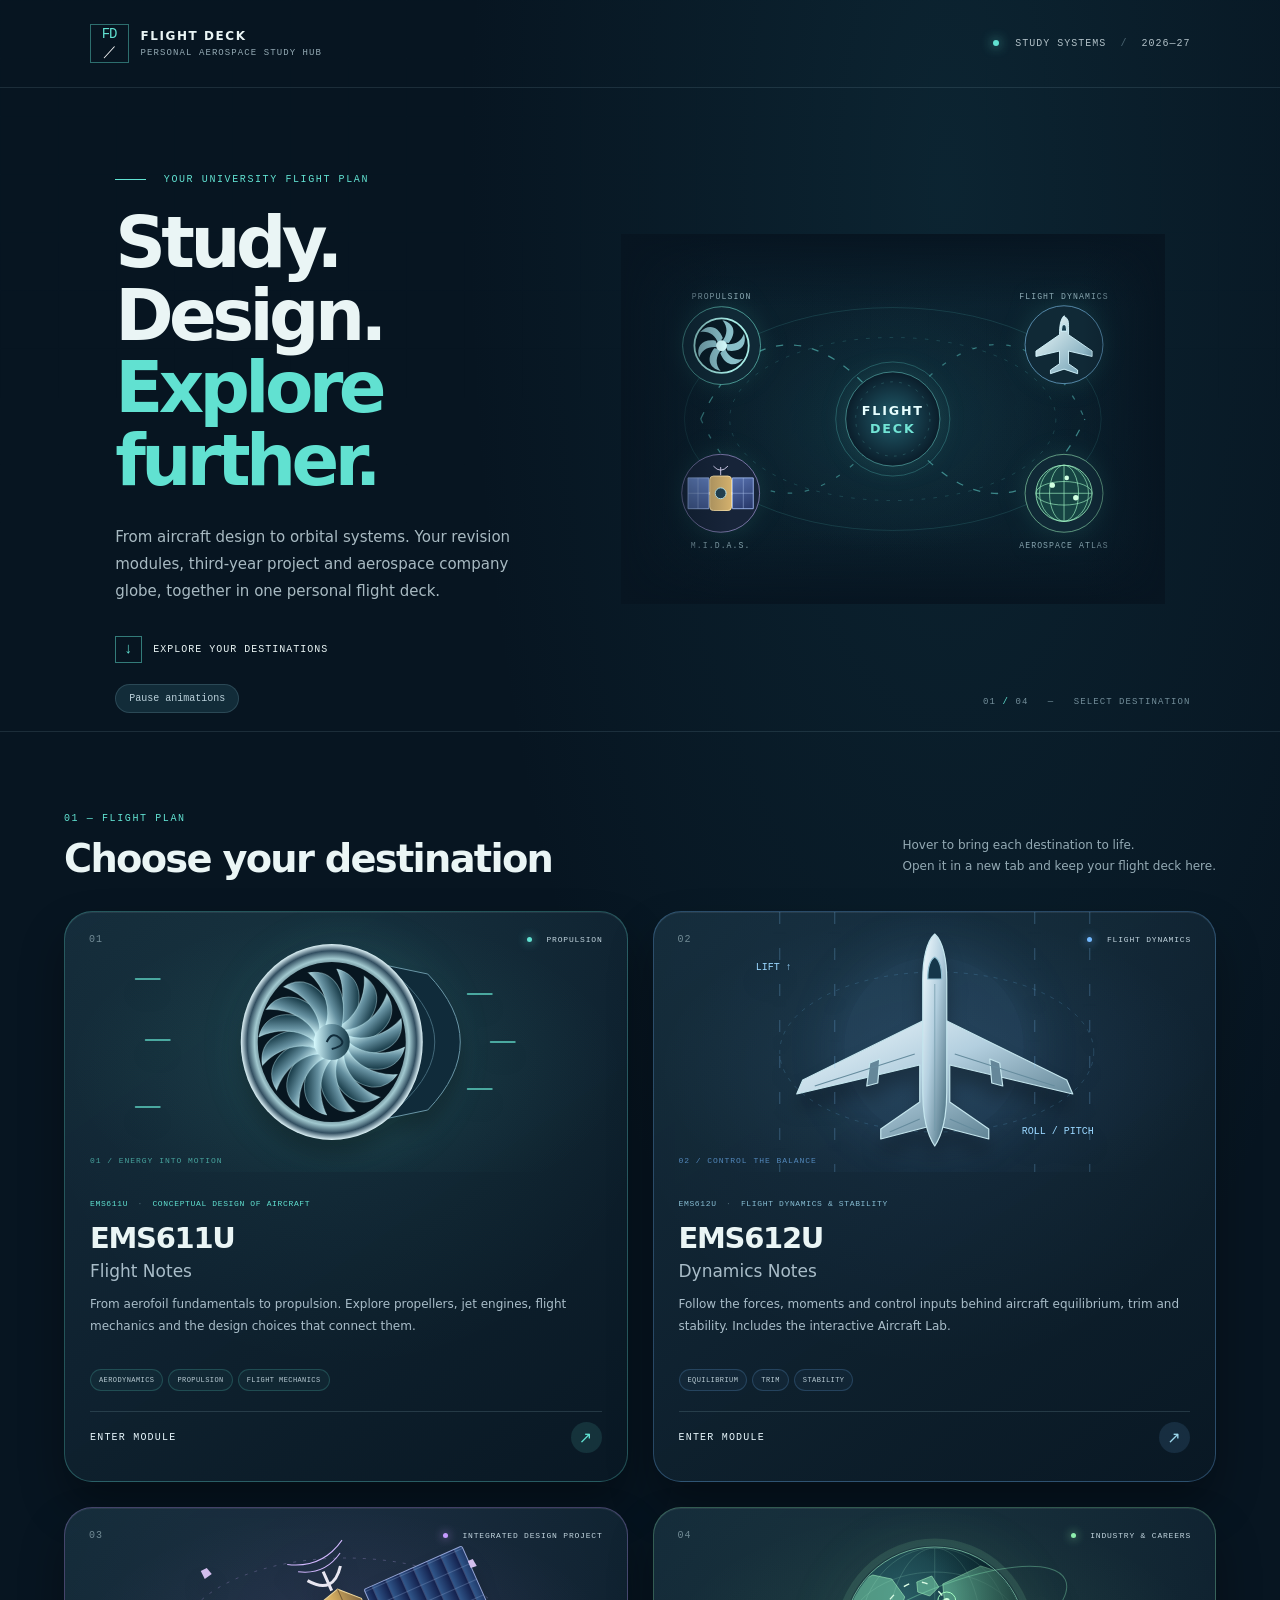
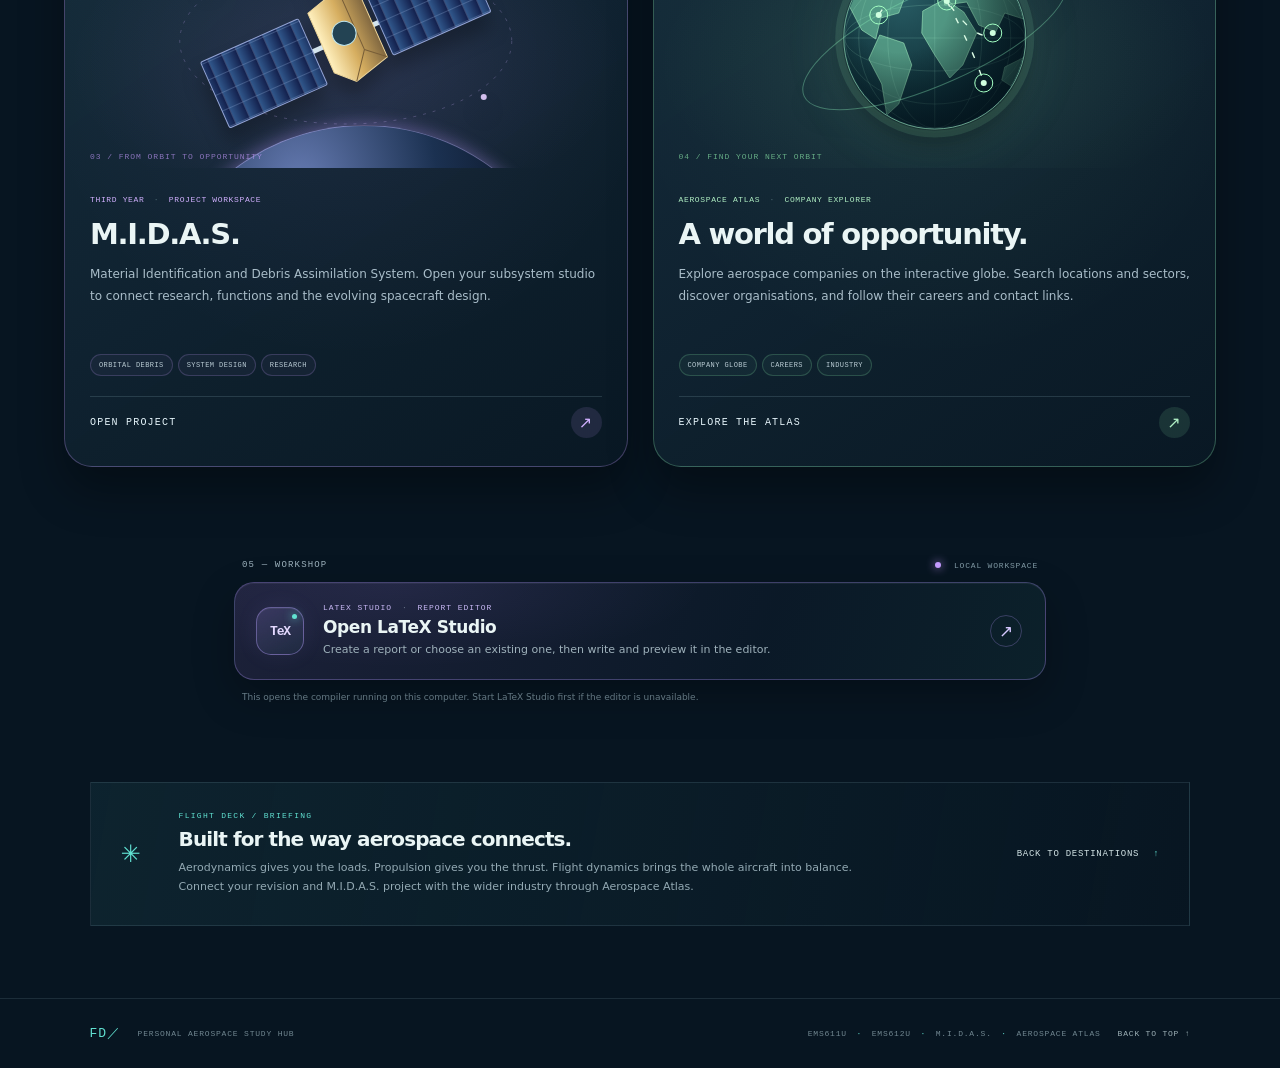
==== commit 0fe86f55: "Open Studio report selector from Flight Deck" ====
--- a/index.html
+++ b/index.html
@@ -51,5 +51,5 @@
     <path d="M90 174 L190 142 M330 174 L230 142 M165 220 L195 207 M255 220 L225 207" fill="none" stroke="#668c9e"/>
   </g>
 </g><g class="airflow-lines" stroke="#85ceff" fill="none" stroke-dasharray="12 24"><path d="M55 0V260M110 0V260M310 0V260M365 0V260"/></g><g fill="#9ad7ff" font-family="monospace" font-size="10"><text x="31" y="58">LIFT ↑</text><text x="297" y="222">ROLL / PITCH</text></g></svg><span class="scene-note">02 / CONTROL THE BALANCE</span></div><div class="card-content"><p class="card-kicker">EMS612U <span>·</span> FLIGHT DYNAMICS &amp; STABILITY</p><h3>EMS612U<span style="display:block;font-size:17px;font-weight:500;letter-spacing:0;margin-top:6px;color:#a9bdc9">Dynamics Notes</span></h3><p class="card-description">Follow the forces, moments and control inputs behind aircraft equilibrium, trim and stability. Includes the interactive Aircraft Lab.</p><div class="topic-row"><span>EQUILIBRIUM</span><span>TRIM</span><span>STABILITY</span></div><a class="launch-link" href="modules/ems612u/index.html" target="_blank" rel="noopener"><span>ENTER MODULE</span><b>↗</b></a></div></article><article class="module-card card-project"><div class="card-top"><span class="module-number">03</span><span class="card-tag"><i></i> INTEGRATED DESIGN PROJECT</span></div><div class="scene orbit-scene" aria-hidden="true"><div class="planet-limb"></div><svg viewBox="0 0 420 260"><defs><linearGradient id="solarPanel"><stop stop-color="#30578b"/><stop offset="1" stop-color="#111c48"/></linearGradient><linearGradient id="satBody"><stop stop-color="#fff0be"/><stop offset=".5" stop-color="#d6ae60"/><stop offset="1" stop-color="#806740"/></linearGradient><pattern id="solarCells" width="15" height="17" patternUnits="userSpaceOnUse"><rect width="15" height="17" fill="url(#solarPanel)"/><path d="M0 0H15V17" fill="none" stroke="#849dc7" stroke-width=".7"/></pattern></defs><ellipse cx="210" cy="133" rx="166" ry="83" fill="none" stroke="#cdb2ff" stroke-opacity=".25" stroke-dasharray="3 7"/><g class="satellite-drift"><g transform="translate(210 129) rotate(-24)"><path d="M-105 0H105" stroke="#d4e5ee" stroke-width="5"/><rect x="-143" y="-36" width="107" height="72" rx="2" fill="url(#solarCells)" stroke="#93a3d4"/><rect x="36" y="-36" width="107" height="72" rx="2" fill="url(#solarCells)" stroke="#93a3d4"/><path d="M-25 -37L12 -47 30 -29V35L-8 45 -25 28Z" fill="url(#satBody)" stroke="#efd79b"/><path d="M12 -47V19L-8 45M12 19L30 35" fill="none" stroke="#785e38"/><circle cx="0" cy="-4" r="12" fill="#234353" stroke="#bde6ef"/><path d="M6 -48V-69M-12 -67Q6 -43 24 -67" fill="none" stroke="#e7e6f0" stroke-width="3"/><g class="signal-rings" fill="none" stroke="#d2b8ff"><path d="M-17 -79Q6 -65 29 -79M-24 -90Q6 -72 36 -90"/></g></g></g><g class="orbital-debris" fill="#d2beed"><path d="M65 63l6 -3 5 6 -7 5Z"/><circle cx="348" cy="189" r="3"/><path d="M332 53l5 -2 4 7 -6 2Z"/></g></svg><span class="scene-note">03 / FROM ORBIT TO OPPORTUNITY</span></div><div class="card-content"><p class="card-kicker">THIRD YEAR <span>·</span> PROJECT WORKSPACE</p><h3>M.I.D.A.S.</h3><p class="card-description">Material Identification and Debris Assimilation System. Open your subsystem studio to connect research, functions and the evolving spacecraft design.</p><div class="topic-row"><span>ORBITAL DEBRIS</span><span>SYSTEM DESIGN</span><span>RESEARCH</span></div><a class="launch-link" href="https://andreaspoimen.github.io/3rd-Year-Project/subsystems.html?system=54b44b2a-ae81-4933-ac30-6622299d8ea2" target="_blank" rel="noopener"><span>OPEN PROJECT</span><b>↗</b></a></div></article><article class="module-card card-atlas"><div class="card-top"><span class="module-number">04</span><span class="card-tag"><i></i> INDUSTRY &amp; CAREERS</span></div><div class="scene atlas-scene" aria-hidden="true"><div class="scene-halo"></div><svg viewBox="0 0 420 260"><defs><radialGradient id="atlasOcean" cx="32%" cy="28%" r="78%"><stop stop-color="#285c64"/><stop offset=".6" stop-color="#12353d"/><stop offset="1" stop-color="#071c29"/></radialGradient><radialGradient id="atlasShade" cx="30%" cy="30%" r="80%"><stop offset=".35" stop-color="#03141b" stop-opacity="0"/><stop offset="1" stop-color="#03141b" stop-opacity=".8"/></radialGradient><clipPath id="atlasClip"><circle cx="210" cy="130" r="90"/></clipPath></defs><circle cx="210" cy="130" r="96" fill="none" stroke="#91efb4" stroke-opacity=".12" stroke-width="7"/><circle cx="210" cy="130" r="91" fill="url(#atlasOcean)" stroke="#a0f1c6" stroke-opacity=".6"/><g clip-path="url(#atlasClip)"><g class="atlas-world" fill="#70c4a1" fill-opacity=".63" stroke="#a0ebbd" stroke-width=".6"><path d="M126 78l22-11 19 4 13 18-6 16-18 5-5 21-14-9-12-23Z M155 127l24 8 8 22-13 39-12 11-5-31-13-25Z M192 74l15-6 7 11-9 9-12-4Z M198 103l22-12 19 13 13 21-14 32-13 13-15-23-13-22Z M218 76l38-18 38 12 25 25-14 18-25-8-9 19-17-7-12-23-22 3Z M280 159l20-10 25 11-1 20-27 5-20-13Z"/><g transform="translate(300 0)"><path d="M126 78l22-11 19 4 13 18-6 16-18 5-5 21-14-9-12-23Z M155 127l24 8 8 22-13 39-12 11-5-31-13-25Z M192 74l15-6 7 11-9 9-12-4Z M198 103l22-12 19 13 13 21-14 32-13 13-15-23-13-22Z M218 76l38-18 38 12 25 25-14 18-25-8-9 19-17-7-12-23-22 3Z M280 159l20-10 25 11-1 20-27 5-20-13Z"/></g></g><g fill="none" stroke="#a2eac8" stroke-opacity=".18"><ellipse cx="210" cy="130" rx="47" ry="90"/><ellipse cx="210" cy="130" rx="76" ry="90"/><ellipse cx="210" cy="130" rx="90" ry="33"/><ellipse cx="210" cy="130" rx="90" ry="66"/><path d="M120 130h180M210 40v180"/></g><circle cx="210" cy="130" r="90" fill="url(#atlasShade)"/></g><ellipse cx="210" cy="130" rx="143" ry="46" transform="rotate(-24 210 130)" fill="none" stroke="#86e8b6" stroke-opacity=".38"/><g class="atlas-routes" fill="none" stroke="#dbfce5" stroke-width="1.4" stroke-dasharray="6 13"><path d="M154 107Q190 49 222 93T268 125M222 93Q250 145 259 175"/></g><g fill="#cfffdf"><circle cx="154" cy="107" r="3"/><circle cx="222" cy="93" r="3"/><circle cx="268" cy="125" r="3"/><circle cx="259" cy="175" r="3"/></g><g class="atlas-beacons" fill="none" stroke="#a3ffc3"><circle cx="154" cy="107" r="9"/><circle cx="222" cy="93" r="9"/><circle cx="268" cy="125" r="9"/><circle cx="259" cy="175" r="9"/></g></svg><span class="scene-note">04 / FIND YOUR NEXT ORBIT</span></div><div class="card-content"><p class="card-kicker">AEROSPACE ATLAS <span>·</span> COMPANY EXPLORER</p><h3>A world of opportunity.</h3><p class="card-description">Explore aerospace companies on the interactive globe. Search locations and sectors, discover organisations, and follow their careers and contact links.</p><div class="topic-row"><span>COMPANY GLOBE</span><span>CAREERS</span><span>INDUSTRY</span></div><a class="launch-link" href="atlas/index.html" target="_blank" rel="noopener"><span>EXPLORE THE ATLAS</span><b>↗</b></a></div></article></div></section>
-<section class="compiler-shelf" aria-labelledby="compiler-title"><div class="compiler-shelf-head"><p class="eyebrow">05 — WORKSHOP</p><span class="compiler-local"><i></i> LOCAL WORKSPACE</span></div><a class="compiler-tab" href="http://127.0.0.1:18772/?report=a2f5d5072ce1fd0b0a6b8d5d28606bde&amp;theme=dark" target="_blank" rel="noopener"><span class="compiler-emblem" aria-hidden="true"><b>TeX</b><i></i></span><span class="compiler-copy"><small>LATEX STUDIO <span>·</span> REPORT EDITOR</small><strong id="compiler-title">Open the report compiler</strong><span class="compiler-description">Continue in the editor with your LaTeX source, live PDF preview and build controls.</span></span><span class="compiler-arrow" aria-hidden="true">↗</span></a><p class="compiler-note">This opens the compiler running on this computer. Start LaTeX Studio first if the editor is unavailable.</p></section>
+<section class="compiler-shelf" aria-labelledby="compiler-title"><div class="compiler-shelf-head"><p class="eyebrow">05 — WORKSHOP</p><span class="compiler-local"><i></i> LOCAL WORKSPACE</span></div><a class="compiler-tab" href="http://127.0.0.1:18772/?theme=dark" target="_blank" rel="noopener"><span class="compiler-emblem" aria-hidden="true"><b>TeX</b><i></i></span><span class="compiler-copy"><small>LATEX STUDIO <span>·</span> REPORT EDITOR</small><strong id="compiler-title">Open LaTeX Studio</strong><span class="compiler-description">Create a report or choose an existing one, then write and preview it in the editor.</span></span><span class="compiler-arrow" aria-hidden="true">↗</span></a><p class="compiler-note">This opens the compiler running on this computer. Start LaTeX Studio first if the editor is unavailable.</p></section>
 <section class="briefing"><div class="briefing-mark">✳</div><div><p class="eyebrow">FLIGHT DECK / BRIEFING</p><h2>Built for the way aerospace connects.</h2><p>Aerodynamics gives you the loads. Propulsion gives you the thrust. Flight dynamics brings the whole aircraft into balance. Connect your revision and M.I.D.A.S. project with the wider industry through Aerospace Atlas.</p></div><a href="#modules" class="briefing-cta">BACK TO DESTINATIONS <span>↑</span></a></section></main><footer><a class="footer-mark" href="#top">FD／</a><span>PERSONAL AEROSPACE STUDY HUB</span><span>EMS611U <b>·</b> EMS612U <b>·</b> M.I.D.A.S. <b>·</b> AEROSPACE ATLAS</span><a class="back-top" href="#top">BACK TO TOP ↑</a></footer><script src="hub.js"></script></body></html>
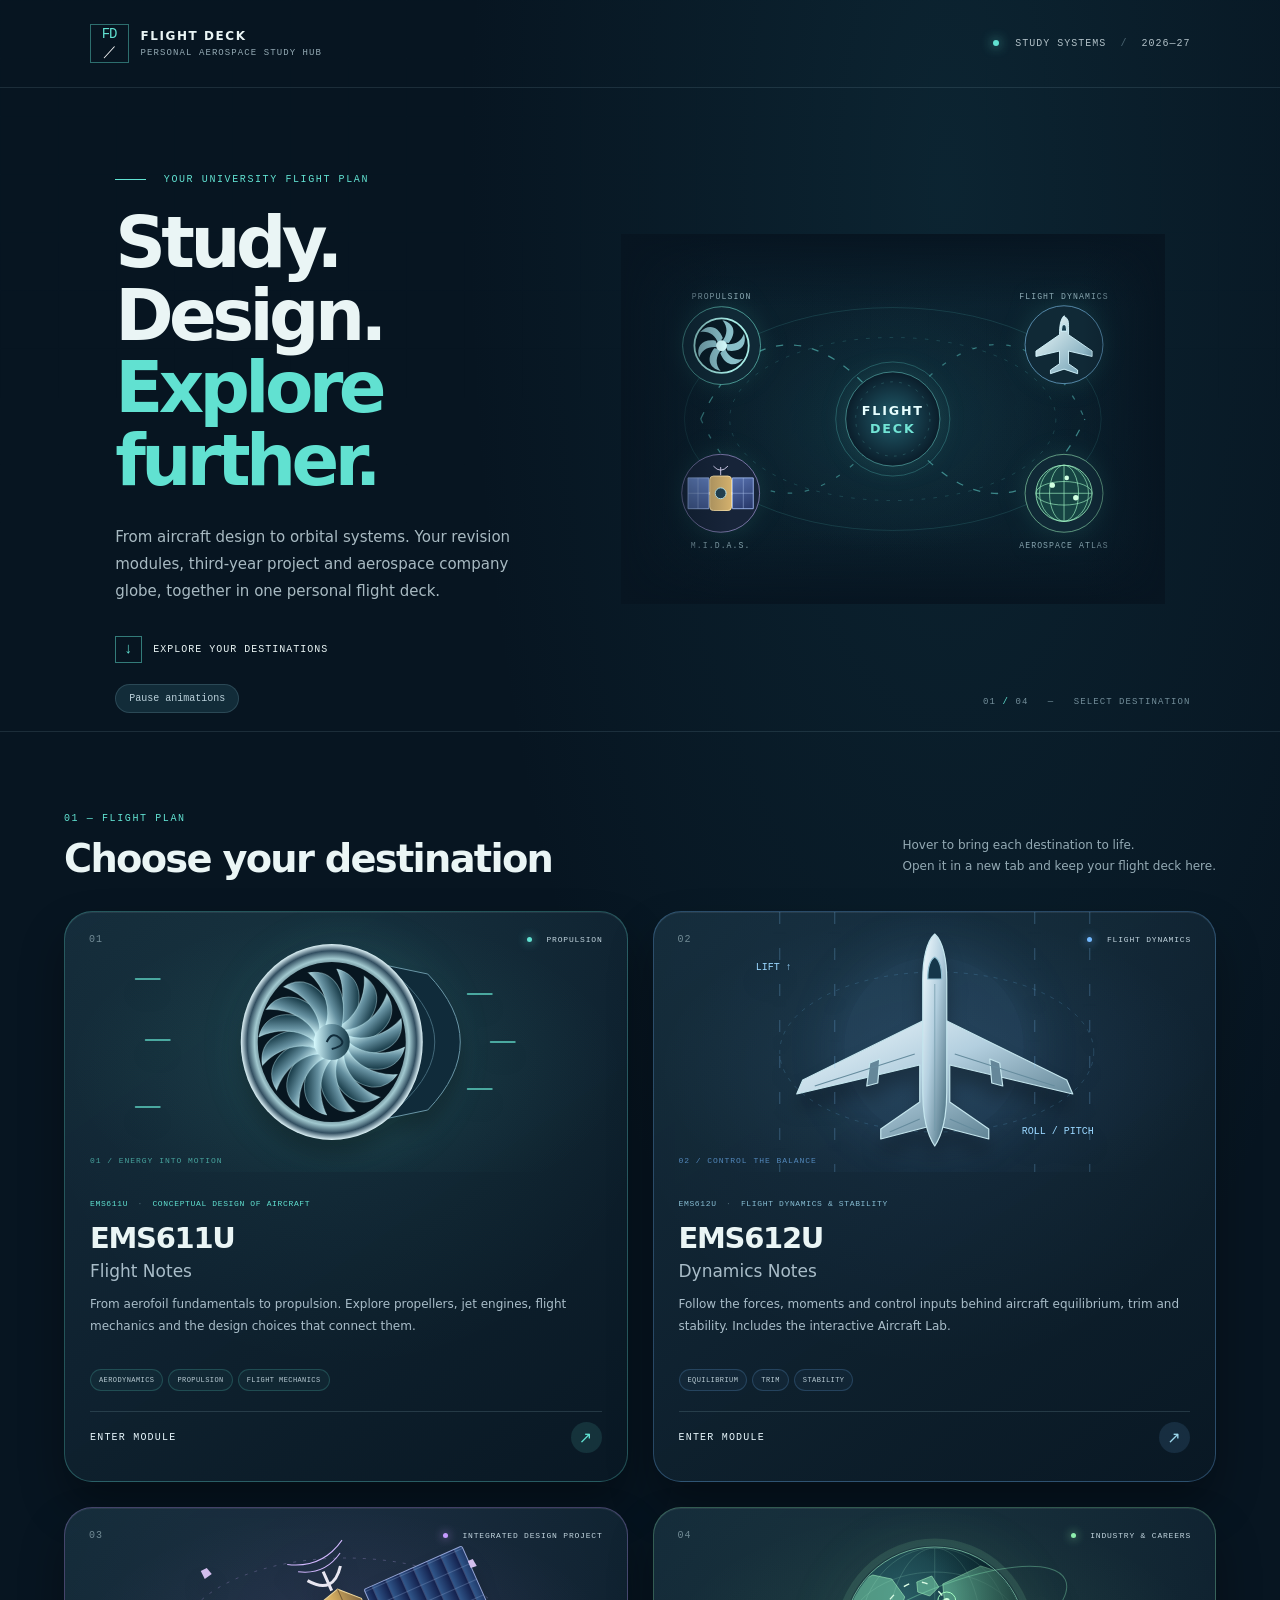
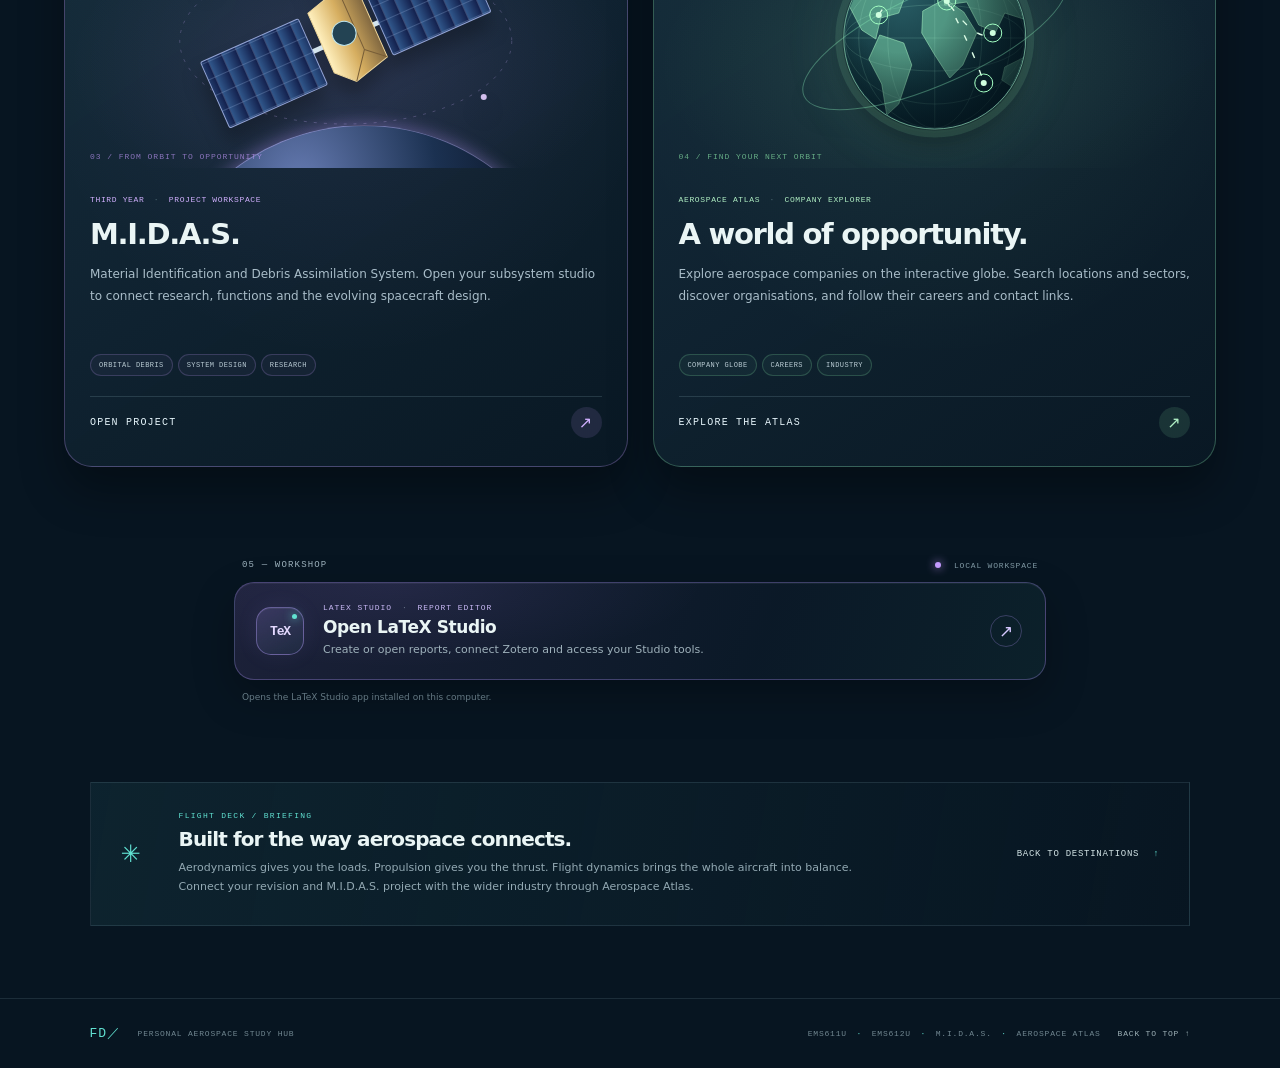
==== commit 55b6f3d0: "Launch original LaTeX Studio from Flight Deck" ====
--- a/index.html
+++ b/index.html
@@ -51,5 +51,5 @@
     <path d="M90 174 L190 142 M330 174 L230 142 M165 220 L195 207 M255 220 L225 207" fill="none" stroke="#668c9e"/>
   </g>
 </g><g class="airflow-lines" stroke="#85ceff" fill="none" stroke-dasharray="12 24"><path d="M55 0V260M110 0V260M310 0V260M365 0V260"/></g><g fill="#9ad7ff" font-family="monospace" font-size="10"><text x="31" y="58">LIFT ↑</text><text x="297" y="222">ROLL / PITCH</text></g></svg><span class="scene-note">02 / CONTROL THE BALANCE</span></div><div class="card-content"><p class="card-kicker">EMS612U <span>·</span> FLIGHT DYNAMICS &amp; STABILITY</p><h3>EMS612U<span style="display:block;font-size:17px;font-weight:500;letter-spacing:0;margin-top:6px;color:#a9bdc9">Dynamics Notes</span></h3><p class="card-description">Follow the forces, moments and control inputs behind aircraft equilibrium, trim and stability. Includes the interactive Aircraft Lab.</p><div class="topic-row"><span>EQUILIBRIUM</span><span>TRIM</span><span>STABILITY</span></div><a class="launch-link" href="modules/ems612u/index.html" target="_blank" rel="noopener"><span>ENTER MODULE</span><b>↗</b></a></div></article><article class="module-card card-project"><div class="card-top"><span class="module-number">03</span><span class="card-tag"><i></i> INTEGRATED DESIGN PROJECT</span></div><div class="scene orbit-scene" aria-hidden="true"><div class="planet-limb"></div><svg viewBox="0 0 420 260"><defs><linearGradient id="solarPanel"><stop stop-color="#30578b"/><stop offset="1" stop-color="#111c48"/></linearGradient><linearGradient id="satBody"><stop stop-color="#fff0be"/><stop offset=".5" stop-color="#d6ae60"/><stop offset="1" stop-color="#806740"/></linearGradient><pattern id="solarCells" width="15" height="17" patternUnits="userSpaceOnUse"><rect width="15" height="17" fill="url(#solarPanel)"/><path d="M0 0H15V17" fill="none" stroke="#849dc7" stroke-width=".7"/></pattern></defs><ellipse cx="210" cy="133" rx="166" ry="83" fill="none" stroke="#cdb2ff" stroke-opacity=".25" stroke-dasharray="3 7"/><g class="satellite-drift"><g transform="translate(210 129) rotate(-24)"><path d="M-105 0H105" stroke="#d4e5ee" stroke-width="5"/><rect x="-143" y="-36" width="107" height="72" rx="2" fill="url(#solarCells)" stroke="#93a3d4"/><rect x="36" y="-36" width="107" height="72" rx="2" fill="url(#solarCells)" stroke="#93a3d4"/><path d="M-25 -37L12 -47 30 -29V35L-8 45 -25 28Z" fill="url(#satBody)" stroke="#efd79b"/><path d="M12 -47V19L-8 45M12 19L30 35" fill="none" stroke="#785e38"/><circle cx="0" cy="-4" r="12" fill="#234353" stroke="#bde6ef"/><path d="M6 -48V-69M-12 -67Q6 -43 24 -67" fill="none" stroke="#e7e6f0" stroke-width="3"/><g class="signal-rings" fill="none" stroke="#d2b8ff"><path d="M-17 -79Q6 -65 29 -79M-24 -90Q6 -72 36 -90"/></g></g></g><g class="orbital-debris" fill="#d2beed"><path d="M65 63l6 -3 5 6 -7 5Z"/><circle cx="348" cy="189" r="3"/><path d="M332 53l5 -2 4 7 -6 2Z"/></g></svg><span class="scene-note">03 / FROM ORBIT TO OPPORTUNITY</span></div><div class="card-content"><p class="card-kicker">THIRD YEAR <span>·</span> PROJECT WORKSPACE</p><h3>M.I.D.A.S.</h3><p class="card-description">Material Identification and Debris Assimilation System. Open your subsystem studio to connect research, functions and the evolving spacecraft design.</p><div class="topic-row"><span>ORBITAL DEBRIS</span><span>SYSTEM DESIGN</span><span>RESEARCH</span></div><a class="launch-link" href="https://andreaspoimen.github.io/3rd-Year-Project/subsystems.html?system=54b44b2a-ae81-4933-ac30-6622299d8ea2" target="_blank" rel="noopener"><span>OPEN PROJECT</span><b>↗</b></a></div></article><article class="module-card card-atlas"><div class="card-top"><span class="module-number">04</span><span class="card-tag"><i></i> INDUSTRY &amp; CAREERS</span></div><div class="scene atlas-scene" aria-hidden="true"><div class="scene-halo"></div><svg viewBox="0 0 420 260"><defs><radialGradient id="atlasOcean" cx="32%" cy="28%" r="78%"><stop stop-color="#285c64"/><stop offset=".6" stop-color="#12353d"/><stop offset="1" stop-color="#071c29"/></radialGradient><radialGradient id="atlasShade" cx="30%" cy="30%" r="80%"><stop offset=".35" stop-color="#03141b" stop-opacity="0"/><stop offset="1" stop-color="#03141b" stop-opacity=".8"/></radialGradient><clipPath id="atlasClip"><circle cx="210" cy="130" r="90"/></clipPath></defs><circle cx="210" cy="130" r="96" fill="none" stroke="#91efb4" stroke-opacity=".12" stroke-width="7"/><circle cx="210" cy="130" r="91" fill="url(#atlasOcean)" stroke="#a0f1c6" stroke-opacity=".6"/><g clip-path="url(#atlasClip)"><g class="atlas-world" fill="#70c4a1" fill-opacity=".63" stroke="#a0ebbd" stroke-width=".6"><path d="M126 78l22-11 19 4 13 18-6 16-18 5-5 21-14-9-12-23Z M155 127l24 8 8 22-13 39-12 11-5-31-13-25Z M192 74l15-6 7 11-9 9-12-4Z M198 103l22-12 19 13 13 21-14 32-13 13-15-23-13-22Z M218 76l38-18 38 12 25 25-14 18-25-8-9 19-17-7-12-23-22 3Z M280 159l20-10 25 11-1 20-27 5-20-13Z"/><g transform="translate(300 0)"><path d="M126 78l22-11 19 4 13 18-6 16-18 5-5 21-14-9-12-23Z M155 127l24 8 8 22-13 39-12 11-5-31-13-25Z M192 74l15-6 7 11-9 9-12-4Z M198 103l22-12 19 13 13 21-14 32-13 13-15-23-13-22Z M218 76l38-18 38 12 25 25-14 18-25-8-9 19-17-7-12-23-22 3Z M280 159l20-10 25 11-1 20-27 5-20-13Z"/></g></g><g fill="none" stroke="#a2eac8" stroke-opacity=".18"><ellipse cx="210" cy="130" rx="47" ry="90"/><ellipse cx="210" cy="130" rx="76" ry="90"/><ellipse cx="210" cy="130" rx="90" ry="33"/><ellipse cx="210" cy="130" rx="90" ry="66"/><path d="M120 130h180M210 40v180"/></g><circle cx="210" cy="130" r="90" fill="url(#atlasShade)"/></g><ellipse cx="210" cy="130" rx="143" ry="46" transform="rotate(-24 210 130)" fill="none" stroke="#86e8b6" stroke-opacity=".38"/><g class="atlas-routes" fill="none" stroke="#dbfce5" stroke-width="1.4" stroke-dasharray="6 13"><path d="M154 107Q190 49 222 93T268 125M222 93Q250 145 259 175"/></g><g fill="#cfffdf"><circle cx="154" cy="107" r="3"/><circle cx="222" cy="93" r="3"/><circle cx="268" cy="125" r="3"/><circle cx="259" cy="175" r="3"/></g><g class="atlas-beacons" fill="none" stroke="#a3ffc3"><circle cx="154" cy="107" r="9"/><circle cx="222" cy="93" r="9"/><circle cx="268" cy="125" r="9"/><circle cx="259" cy="175" r="9"/></g></svg><span class="scene-note">04 / FIND YOUR NEXT ORBIT</span></div><div class="card-content"><p class="card-kicker">AEROSPACE ATLAS <span>·</span> COMPANY EXPLORER</p><h3>A world of opportunity.</h3><p class="card-description">Explore aerospace companies on the interactive globe. Search locations and sectors, discover organisations, and follow their careers and contact links.</p><div class="topic-row"><span>COMPANY GLOBE</span><span>CAREERS</span><span>INDUSTRY</span></div><a class="launch-link" href="atlas/index.html" target="_blank" rel="noopener"><span>EXPLORE THE ATLAS</span><b>↗</b></a></div></article></div></section>
-<section class="compiler-shelf" aria-labelledby="compiler-title"><div class="compiler-shelf-head"><p class="eyebrow">05 — WORKSHOP</p><span class="compiler-local"><i></i> LOCAL WORKSPACE</span></div><a class="compiler-tab" href="http://127.0.0.1:18772/?theme=dark" target="_blank" rel="noopener"><span class="compiler-emblem" aria-hidden="true"><b>TeX</b><i></i></span><span class="compiler-copy"><small>LATEX STUDIO <span>·</span> REPORT EDITOR</small><strong id="compiler-title">Open LaTeX Studio</strong><span class="compiler-description">Create a report or choose an existing one, then write and preview it in the editor.</span></span><span class="compiler-arrow" aria-hidden="true">↗</span></a><p class="compiler-note">This opens the compiler running on this computer. Start LaTeX Studio first if the editor is unavailable.</p></section>
+<section class="compiler-shelf" aria-labelledby="compiler-title"><div class="compiler-shelf-head"><p class="eyebrow">05 — WORKSHOP</p><span class="compiler-local"><i></i> LOCAL WORKSPACE</span></div><a class="compiler-tab" href="flightdeck-latex://open"><span class="compiler-emblem" aria-hidden="true"><b>TeX</b><i></i></span><span class="compiler-copy"><small>LATEX STUDIO <span>·</span> REPORT EDITOR</small><strong id="compiler-title">Open LaTeX Studio</strong><span class="compiler-description">Create or open reports, connect Zotero and access your Studio tools.</span></span><span class="compiler-arrow" aria-hidden="true">↗</span></a><p class="compiler-note">Opens the LaTeX Studio app installed on this computer.</p></section>
 <section class="briefing"><div class="briefing-mark">✳</div><div><p class="eyebrow">FLIGHT DECK / BRIEFING</p><h2>Built for the way aerospace connects.</h2><p>Aerodynamics gives you the loads. Propulsion gives you the thrust. Flight dynamics brings the whole aircraft into balance. Connect your revision and M.I.D.A.S. project with the wider industry through Aerospace Atlas.</p></div><a href="#modules" class="briefing-cta">BACK TO DESTINATIONS <span>↑</span></a></section></main><footer><a class="footer-mark" href="#top">FD／</a><span>PERSONAL AEROSPACE STUDY HUB</span><span>EMS611U <b>·</b> EMS612U <b>·</b> M.I.D.A.S. <b>·</b> AEROSPACE ATLAS</span><a class="back-top" href="#top">BACK TO TOP ↑</a></footer><script src="hub.js"></script></body></html>
